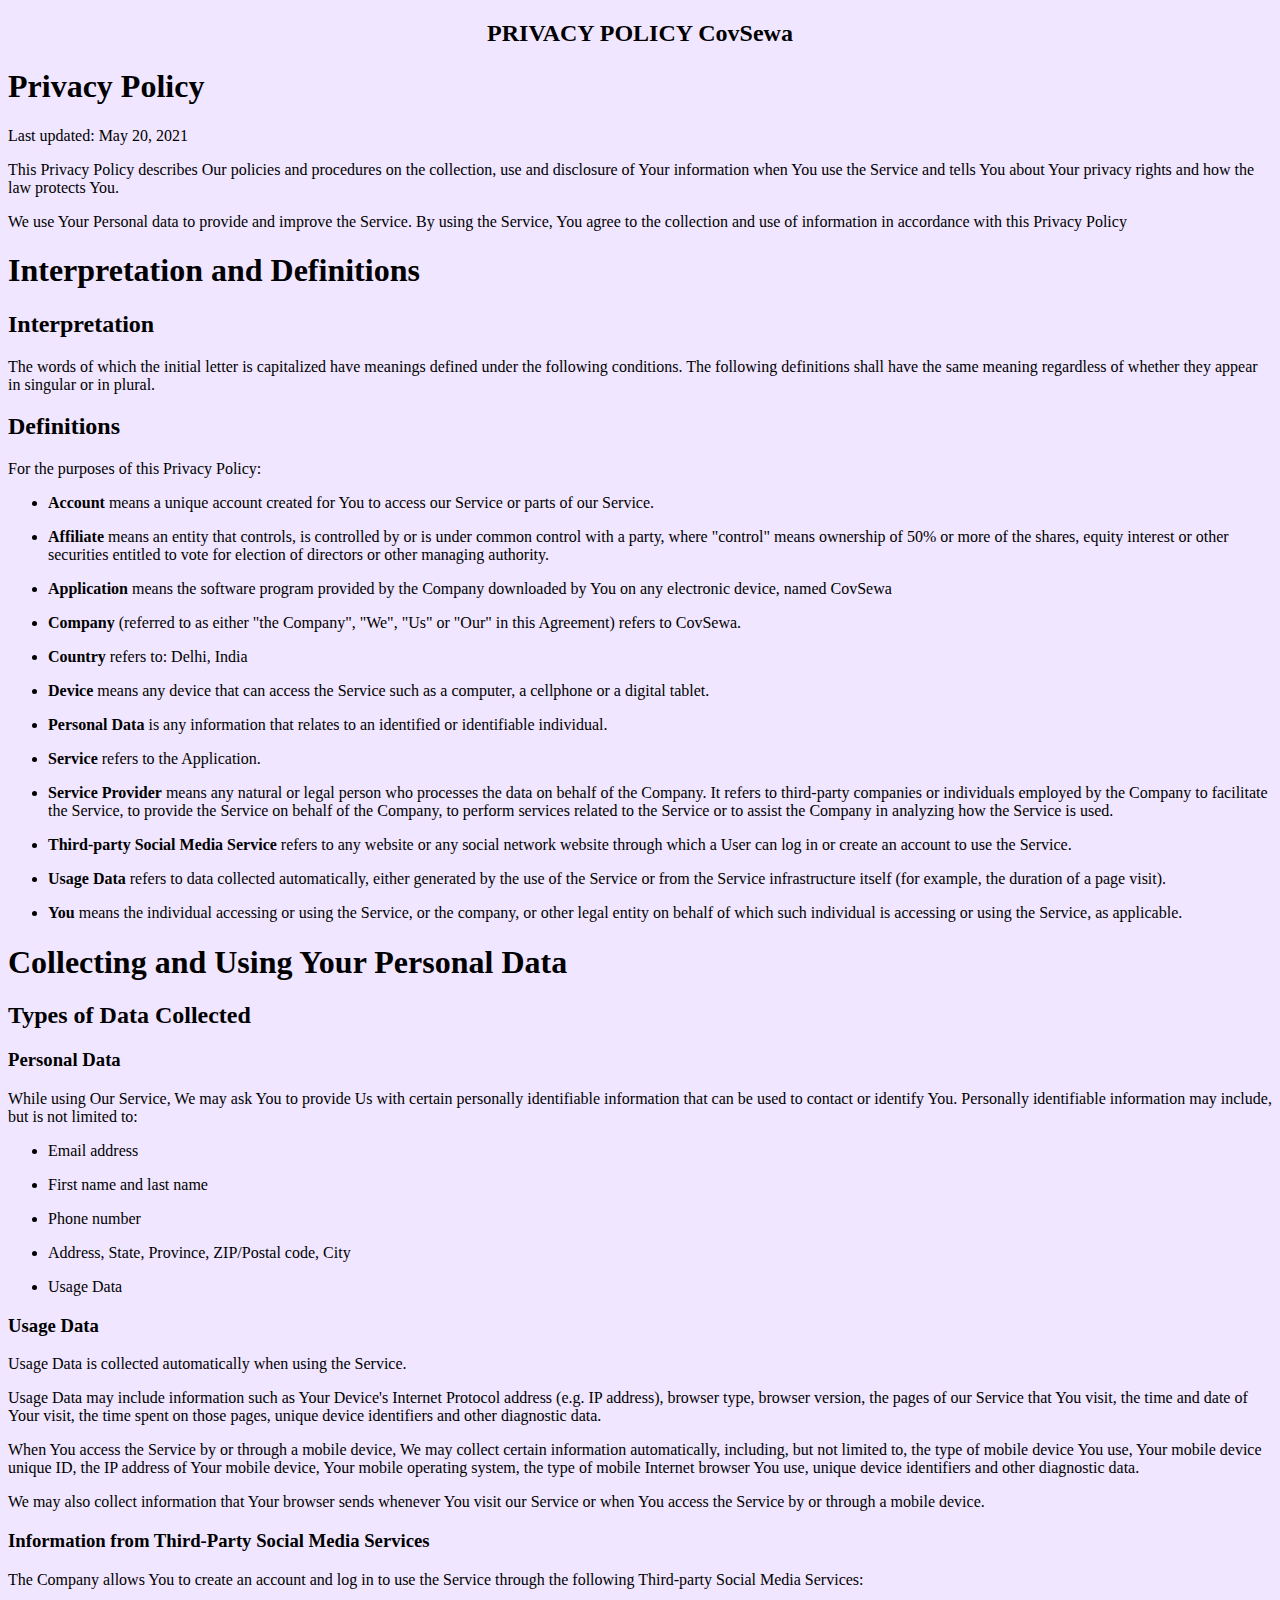
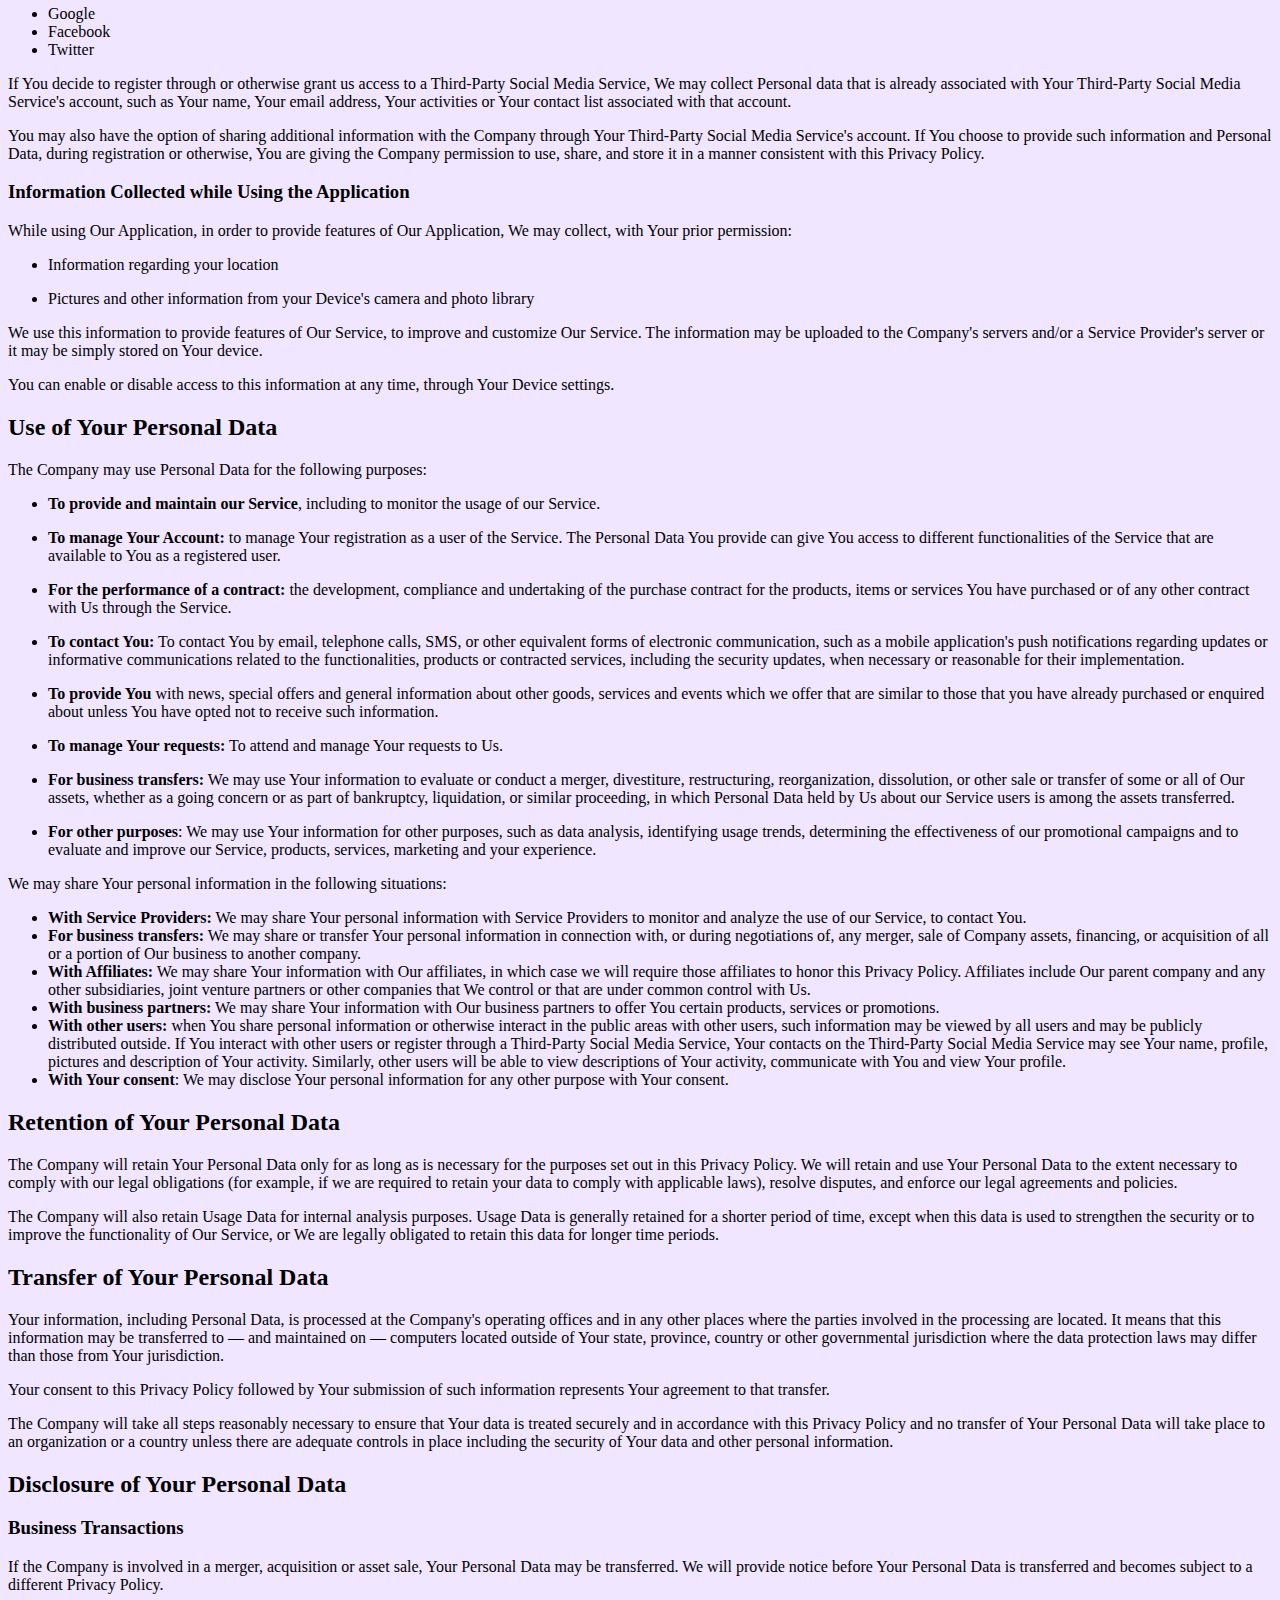
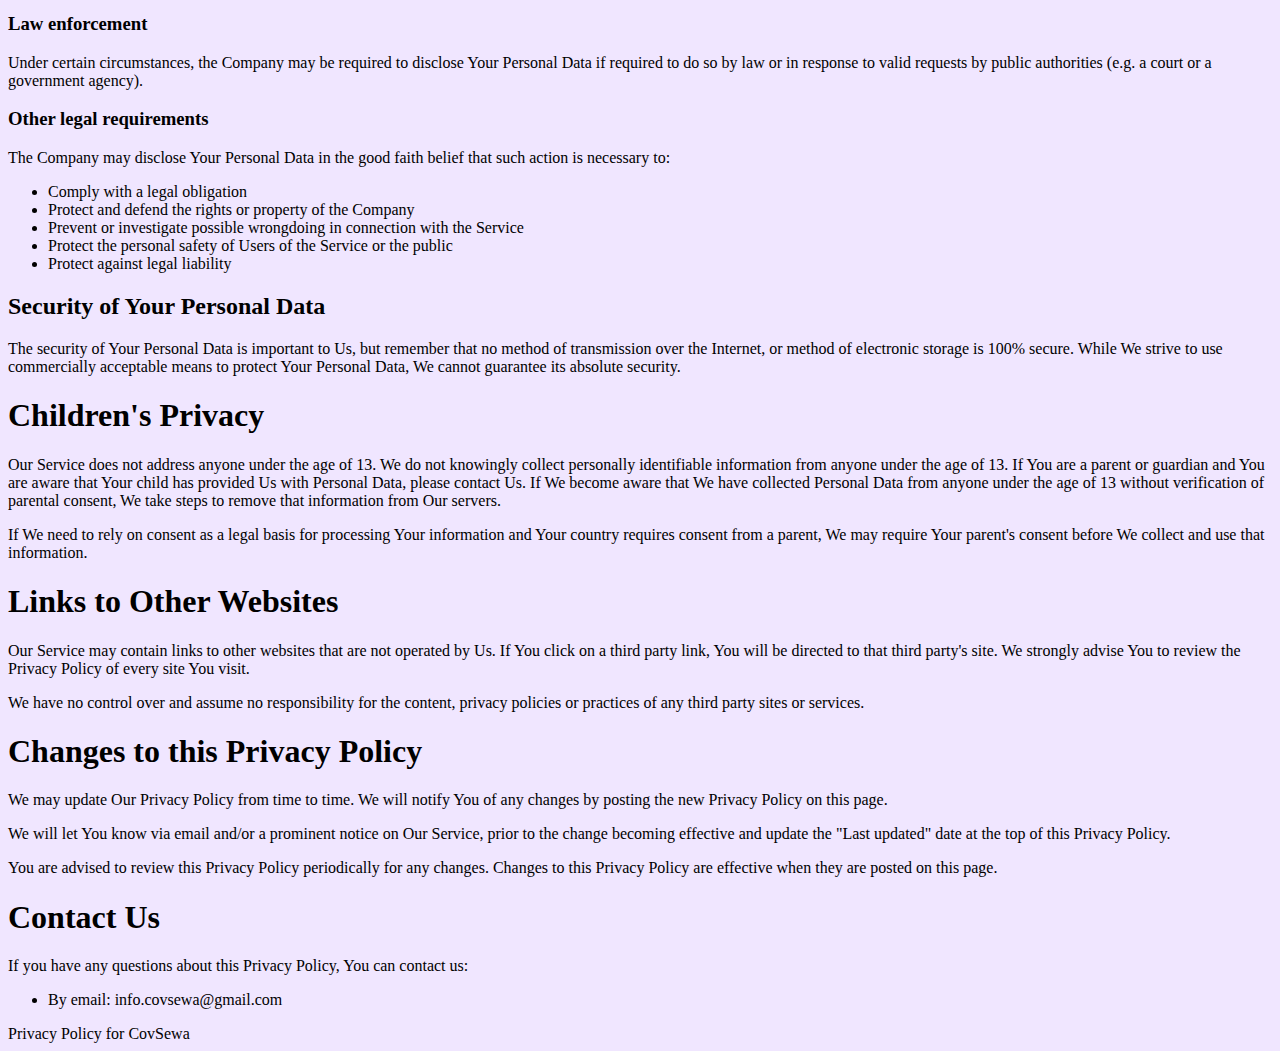
==== index.html @ a9c855a9 "Add files via upload" ====
<!DOCTYPE html>
<html><head>
<h2 style="text-align: center;">PRIVACY POLICY CovSewa</h2> 
</head>
<body style="background-color:#f0e6ff;">
<div class="page">
<header class="header">
<div class="container">
</div>
</header>


<section>
<div class="en section_container active" section-language="en">
<div id="md_en" data-target="out_en" class="agreement_md"><h1>Privacy Policy</h1>
<p>Last updated: May 20, 2021</p>
<p>This Privacy Policy describes Our policies and procedures on the collection, use and disclosure of Your information when You use the Service and tells You about Your privacy rights and how the law protects You.</p>
<p>We use Your Personal data to provide and improve the Service. By using the Service, You agree to the collection and use of information in accordance with this Privacy Policy</p>
<h1>Interpretation and Definitions</h1>
<h2>Interpretation</h2>
<p>The words of which the initial letter is capitalized have meanings defined under the following conditions. The following definitions shall have the same meaning regardless of whether they appear in singular or in plural.</p>
<h2>Definitions</h2>
<p>For the purposes of this Privacy Policy:</p>
<ul>
<li>
<p><strong>Account</strong> means a unique account created for You to access our Service or parts of our Service.</p>
</li>
<li>
<p><strong>Affiliate</strong> means an entity that controls, is controlled by or is under common control with a party, where "control" means ownership of 50% or more of the shares, equity interest or other securities entitled to vote for election of directors or other managing authority.</p>
</li>
<li>
<p><strong>Application</strong> means the software program provided by the Company downloaded by You on any electronic device, named CovSewa</p>
</li>
<li>
<p><strong>Company</strong> (referred to as either "the Company", "We", "Us" or "Our" in this Agreement) refers to CovSewa.</p>
</li>
<li>
<p><strong>Country</strong> refers to: Delhi, India</p>
</li>
<li>
<p><strong>Device</strong> means any device that can access the Service such as a computer, a cellphone or a digital tablet.</p>
</li>
<li>
<p><strong>Personal Data</strong> is any information that relates to an identified or identifiable individual.</p>
</li>
<li>
<p><strong>Service</strong> refers to the Application.</p>
</li>
<li>
<p><strong>Service Provider</strong> means any natural or legal person who processes the data on behalf of the Company. It refers to third-party companies or individuals employed by the Company to facilitate the Service, to provide the Service on behalf of the Company, to perform services related to the Service or to assist the Company in analyzing how the Service is used.</p>
</li>
<li>
<p><strong>Third-party Social Media Service</strong> refers to any website or any social network website through which a User can log in or create an account to use the Service.</p>
</li>
<li>
<p><strong>Usage Data</strong> refers to data collected automatically, either generated by the use of the Service or from the Service infrastructure itself (for example, the duration of a page visit).</p>
</li>
<li>
<p><strong>You</strong> means the individual accessing or using the Service, or the company, or other legal entity on behalf of which such individual is accessing or using the Service, as applicable.</p>
</li>
</ul>
<h1>Collecting and Using Your Personal Data</h1>
<h2>Types of Data Collected</h2>
<h3>Personal Data</h3>
<p>While using Our Service, We may ask You to provide Us with certain personally identifiable information that can be used to contact or identify You. Personally identifiable information may include, but is not limited to:</p>
<ul>
<li>
<p>Email address</p>
</li>
<li>
<p>First name and last name</p>
</li>
<li>
<p>Phone number</p>
</li>
<li>
<p>Address, State, Province, ZIP/Postal code, City</p>
</li>
<li>
<p>Usage Data</p>
</li>
</ul>
<h3>Usage Data</h3>
<p>Usage Data is collected automatically when using the Service.</p>
<p>Usage Data may include information such as Your Device's Internet Protocol address (e.g. IP address), browser type, browser version, the pages of our Service that You visit, the time and date of Your visit, the time spent on those pages, unique device identifiers and other diagnostic data.</p>
<p>When You access the Service by or through a mobile device, We may collect certain information automatically, including, but not limited to, the type of mobile device You use, Your mobile device unique ID, the IP address of Your mobile device, Your mobile operating system, the type of mobile Internet browser You use, unique device identifiers and other diagnostic data.</p>
<p>We may also collect information that Your browser sends whenever You visit our Service or when You access the Service by or through a mobile device.</p>
<h3>Information from Third-Party Social Media Services</h3>
<p>The Company allows You to create an account and log in to use the Service through the following Third-party Social Media Services:</p>
<ul>
<li>Google</li>
<li>Facebook</li>
<li>Twitter</li>
</ul>
<p>If You decide to register through or otherwise grant us access to a Third-Party Social Media Service, We may collect Personal data that is already associated with Your Third-Party Social Media Service's account, such as Your name, Your email address, Your activities or Your contact list associated with that account.</p>
<p>You may also have the option of sharing additional information with the Company through Your Third-Party Social Media Service's account. If You choose to provide such information and Personal Data, during registration or otherwise, You are giving the Company permission to use, share, and store it in a manner consistent with this Privacy Policy.</p>
<h3>Information Collected while Using the Application</h3>
<p>While using Our Application, in order to provide features of Our Application, We may collect, with Your prior permission:</p>
<ul>
<li>
<p>Information regarding your location</p>
</li>
<li>
<p>Pictures and other information from your Device's camera and photo library</p>
</li>
</ul>
<p>We use this information to provide features of Our Service, to improve and customize Our Service. The information may be uploaded to the Company's servers and/or a Service Provider's server or it may be simply stored on Your device.</p>
<p>You can enable or disable access to this information at any time, through Your Device settings.</p>
<h2>Use of Your Personal Data</h2>
<p>The Company may use Personal Data for the following purposes:</p>
<ul>
<li>
<p><strong>To provide and maintain our Service</strong>, including to monitor the usage of our Service.</p>
</li>
<li>
<p><strong>To manage Your Account:</strong> to manage Your registration as a user of the Service. The Personal Data You provide can give You access to different functionalities of the Service that are available to You as a registered user.</p>
</li>
<li>
<p><strong>For the performance of a contract:</strong> the development, compliance and undertaking of the purchase contract for the products, items or services You have purchased or of any other contract with Us through the Service.</p>
</li>
<li>
<p><strong>To contact You:</strong> To contact You by email, telephone calls, SMS, or other equivalent forms of electronic communication, such as a mobile application's push notifications regarding updates or informative communications related to the functionalities, products or contracted services, including the security updates, when necessary or reasonable for their implementation.</p>
</li>
<li>
<p><strong>To provide You</strong> with news, special offers and general information about other goods, services and events which we offer that are similar to those that you have already purchased or enquired about unless You have opted not to receive such information.</p>
</li>
<li>
<p><strong>To manage Your requests:</strong> To attend and manage Your requests to Us.</p>
</li>
<li>
<p><strong>For business transfers:</strong> We may use Your information to evaluate or conduct a merger, divestiture, restructuring, reorganization, dissolution, or other sale or transfer of some or all of Our assets, whether as a going concern or as part of bankruptcy, liquidation, or similar proceeding, in which Personal Data held by Us about our Service users is among the assets transferred.</p>
</li>
<li>
<p><strong>For other purposes</strong>: We may use Your information for other purposes, such as data analysis, identifying usage trends, determining the effectiveness of our promotional campaigns and to evaluate and improve our Service, products, services, marketing and your experience.</p>
</li>
</ul>
<p>We may share Your personal information in the following situations:</p>
<ul>
<li><strong>With Service Providers:</strong> We may share Your personal information with Service Providers to monitor and analyze the use of our Service, to contact You.</li>
<li><strong>For business transfers:</strong> We may share or transfer Your personal information in connection with, or during negotiations of, any merger, sale of Company assets, financing, or acquisition of all or a portion of Our business to another company.</li>
<li><strong>With Affiliates:</strong> We may share Your information with Our affiliates, in which case we will require those affiliates to honor this Privacy Policy. Affiliates include Our parent company and any other subsidiaries, joint venture partners or other companies that We control or that are under common control with Us.</li>
<li><strong>With business partners:</strong> We may share Your information with Our business partners to offer You certain products, services or promotions.</li>
<li><strong>With other users:</strong> when You share personal information or otherwise interact in the public areas with other users, such information may be viewed by all users and may be publicly distributed outside. If You interact with other users or register through a Third-Party Social Media Service, Your contacts on the Third-Party Social Media Service may see Your name, profile, pictures and description of Your activity. Similarly, other users will be able to view descriptions of Your activity, communicate with You and view Your profile.</li>
<li><strong>With Your consent</strong>: We may disclose Your personal information for any other purpose with Your consent.</li>
</ul>
<h2>Retention of Your Personal Data</h2>
<p>The Company will retain Your Personal Data only for as long as is necessary for the purposes set out in this Privacy Policy. We will retain and use Your Personal Data to the extent necessary to comply with our legal obligations (for example, if we are required to retain your data to comply with applicable laws), resolve disputes, and enforce our legal agreements and policies.</p>
<p>The Company will also retain Usage Data for internal analysis purposes. Usage Data is generally retained for a shorter period of time, except when this data is used to strengthen the security or to improve the functionality of Our Service, or We are legally obligated to retain this data for longer time periods.</p>
<h2>Transfer of Your Personal Data</h2>
<p>Your information, including Personal Data, is processed at the Company's operating offices and in any other places where the parties involved in the processing are located. It means that this information may be transferred to — and maintained on — computers located outside of Your state, province, country or other governmental jurisdiction where the data protection laws may differ than those from Your jurisdiction.</p>
<p>Your consent to this Privacy Policy followed by Your submission of such information represents Your agreement to that transfer.</p>
<p>The Company will take all steps reasonably necessary to ensure that Your data is treated securely and in accordance with this Privacy Policy and no transfer of Your Personal Data will take place to an organization or a country unless there are adequate controls in place including the security of Your data and other personal information.</p>
<h2>Disclosure of Your Personal Data</h2>
<h3>Business Transactions</h3>
<p>If the Company is involved in a merger, acquisition or asset sale, Your Personal Data may be transferred. We will provide notice before Your Personal Data is transferred and becomes subject to a different Privacy Policy.</p>
<h3>Law enforcement</h3>
<p>Under certain circumstances, the Company may be required to disclose Your Personal Data if required to do so by law or in response to valid requests by public authorities (e.g. a court or a government agency).</p>
<h3>Other legal requirements</h3>
<p>The Company may disclose Your Personal Data in the good faith belief that such action is necessary to:</p>
<ul>
<li>Comply with a legal obligation</li>
<li>Protect and defend the rights or property of the Company</li>
<li>Prevent or investigate possible wrongdoing in connection with the Service</li>
<li>Protect the personal safety of Users of the Service or the public</li>
<li>Protect against legal liability</li>
</ul>
<h2>Security of Your Personal Data</h2>
<p>The security of Your Personal Data is important to Us, but remember that no method of transmission over the Internet, or method of electronic storage is 100% secure. While We strive to use commercially acceptable means to protect Your Personal Data, We cannot guarantee its absolute security.</p>
<h1>Children's Privacy</h1>
<p>Our Service does not address anyone under the age of 13. We do not knowingly collect personally identifiable information from anyone under the age of 13. If You are a parent or guardian and You are aware that Your child has provided Us with Personal Data, please contact Us. If We become aware that We have collected Personal Data from anyone under the age of 13 without verification of parental consent, We take steps to remove that information from Our servers.</p>
<p>If We need to rely on consent as a legal basis for processing Your information and Your country requires consent from a parent, We may require Your parent's consent before We collect and use that information.</p>
<h1>Links to Other Websites</h1>
<p>Our Service may contain links to other websites that are not operated by Us. If You click on a third party link, You will be directed to that third party's site. We strongly advise You to review the Privacy Policy of every site You visit.</p>
<p>We have no control over and assume no responsibility for the content, privacy policies or practices of any third party sites or services.</p>
<h1>Changes to this Privacy Policy</h1>
<p>We may update Our Privacy Policy from time to time. We will notify You of any changes by posting the new Privacy Policy on this page.</p>
<p>We will let You know via email and/or a prominent notice on Our Service, prior to the change becoming effective and update the "Last updated" date at the top of this Privacy Policy.</p>
<p>You are advised to review this Privacy Policy periodically for any changes. Changes to this Privacy Policy are effective when they are posted on this page.</p>
<h1>Contact Us</h1>
<p>If you have any questions about this Privacy Policy, You can contact us:</p>
<ul>
<li>By email: info.covsewa@gmail.com</li>
</ul>
</div>
<div id="out_en" class="agreement_output"></div>
</div>
</section>


<footer>
<div class="container">
Privacy Policy for CovSewa
</div>
</footer>

</div>
<script type="text/javascript" src="./index_files/jquery.min.js.download"></script>
<script type="text/javascript" defer="">
    $(document).ready(function () {
        let language_label = $('.language_label');
        function selectFirstLanguage() {
            language_label.each(function(index, element) {
                let language = $(element).attr('label-language');
                selectLanguage(language);
                return false;
            });
        }
        // Language selection function
        function selectLanguage(language) {
            language_label.removeClass('active');
            $('.section_container').removeClass('active');

            $(".language_label[label-language='" + language +"']").addClass('active');
            $(".section_container[section-language='" + language +"']").addClass('active');

            $("html, body").animate({scrollTop: 0}, "slow");
        }
        // Automatically select the first language
        selectFirstLanguage();

        $('.language_label').click(function () {
          language_label.click(function () {
              var labelLanguage = $(this).attr('label-language');
              selectLanguage(labelLanguage);
          });
        });
    });
</script>
<script type="text/javascript">
    "use strict";
    window.LCG_TRACKING_APPLICATION = "privacypolicies-livelink";
    window.LCG_TRACKING_ENVIRONMENT = "production";
    window.LCG_TRACKING_EPOCH = "2020-e01";
</script>
<script src="./index_files/js-code" type="text/javascript" async="true"></script>
<script src="./index_files/js-data" type="text/javascript" async="true"></script>
<img src="./index_files/px" style="position:fixed;right:0px;bottom:0px;display:none;">
<script type="text/javascript">(function(){window['__CF$cv$params']={r:'65252187fd092cc8',m:'12a0286c74918f547235bd296251656b559d1865-1621509157-1800-AafEhdfXyzMr2/jaflSnucjXeiFUxMgu2rwczPYf4VOWTF5ir1FkUtSe9xoTSOFxhbiHIHS4PRR+XOoJGx7NaSoppc8mvzDMVlA1VETkqJLjkvOwy2BH4+a9dIVUna30ZULKF5eHcko8oSRBhB1ZbzbLYg7+XUkL6AOfS0mtN7Gj',s:[0xe2c6dac685,0xc30035bfd7],}})();</script><script defer="" src="./index_files/beacon.min.js.download" data-cf-beacon="{&quot;rayId&quot;:&quot;65252187fd092cc8&quot;,&quot;token&quot;:&quot;78553c15395b4429a9f224714ac63483&quot;,&quot;version&quot;:&quot;2021.5.1&quot;,&quot;si&quot;:10}"></script>

</body></html>
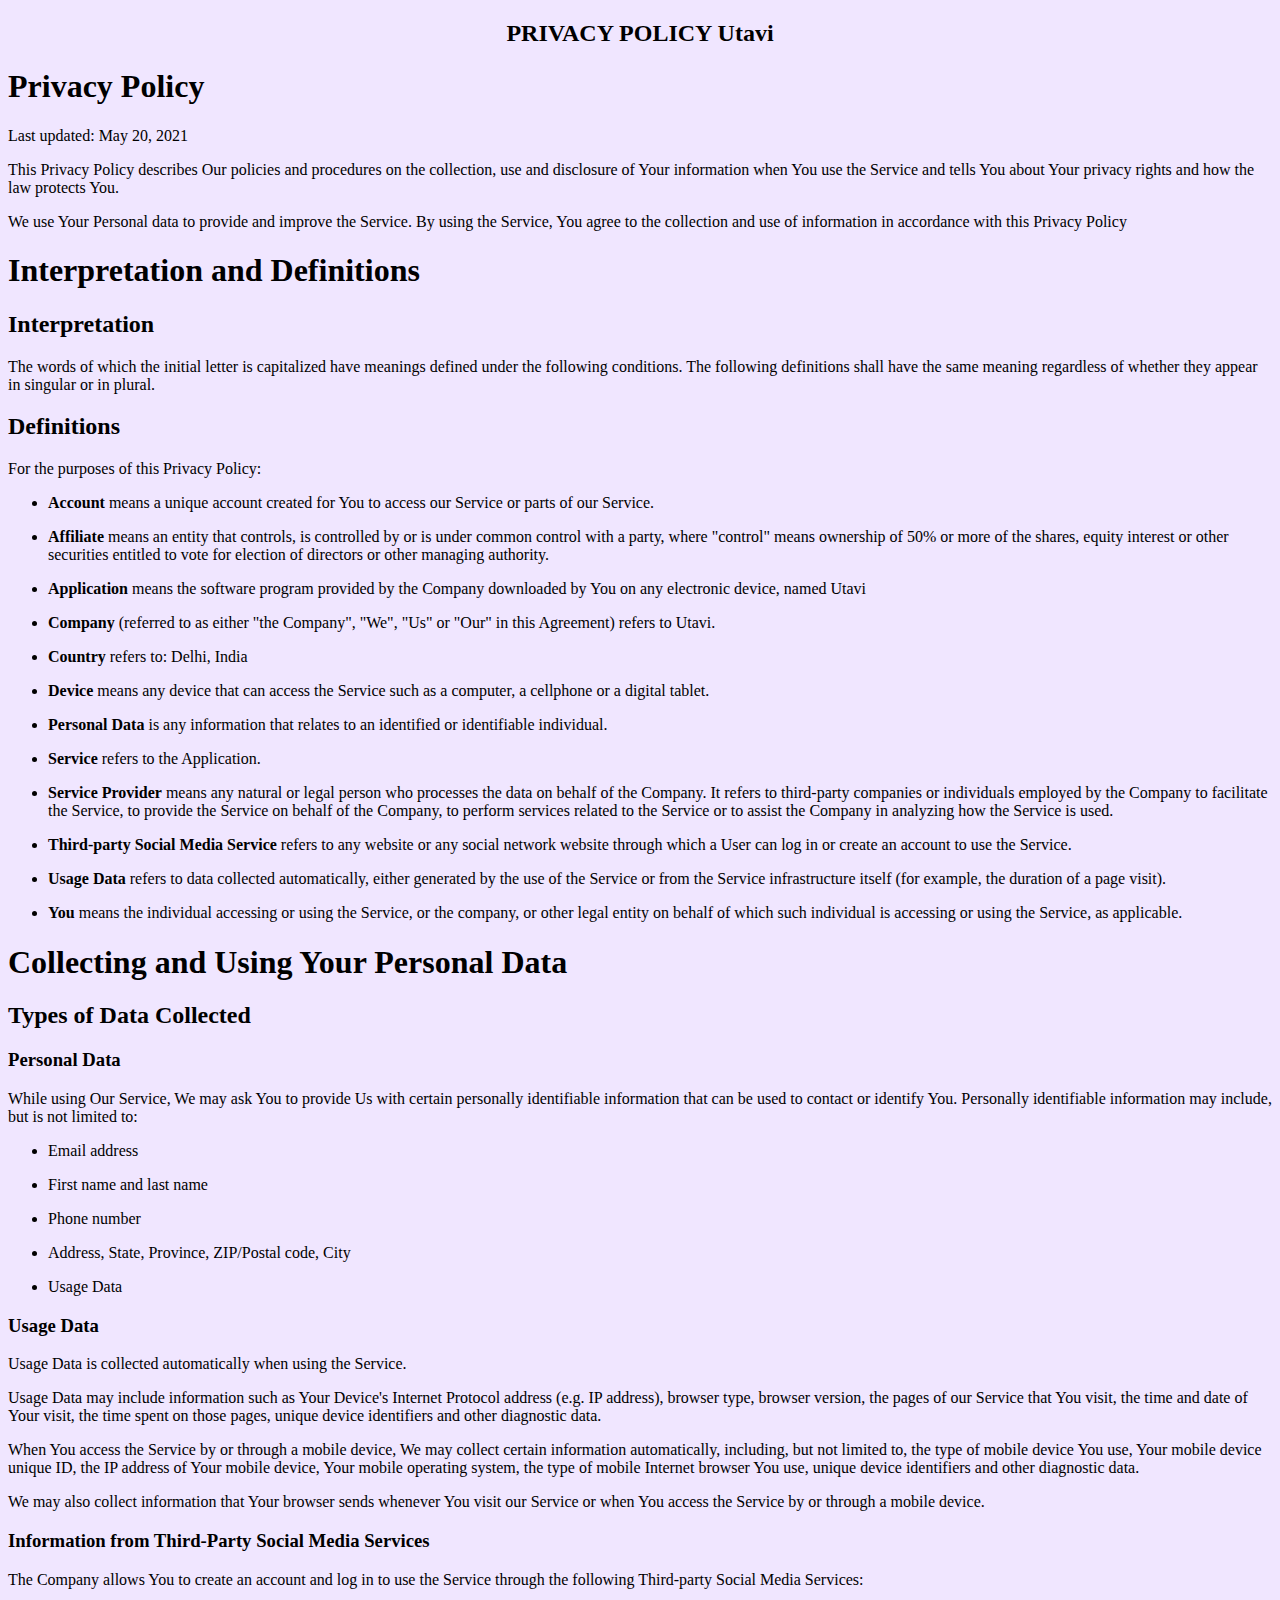
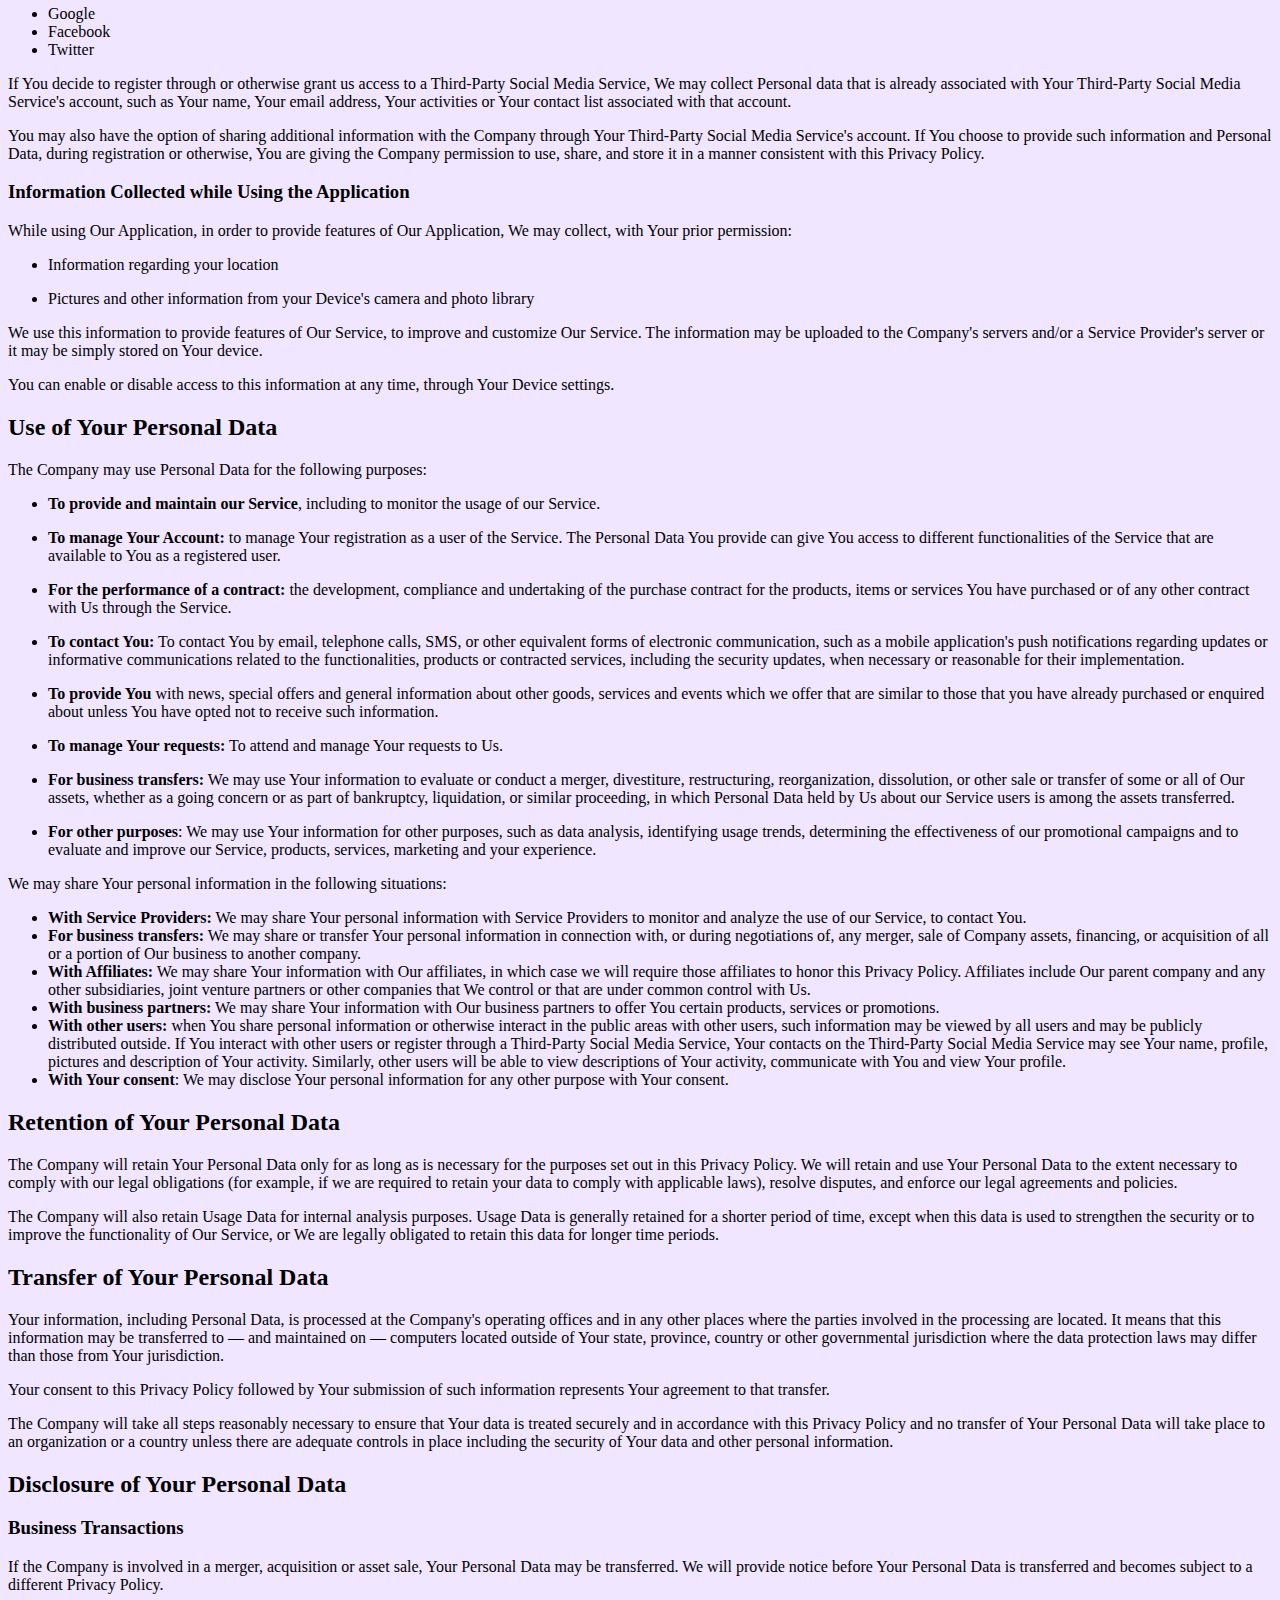
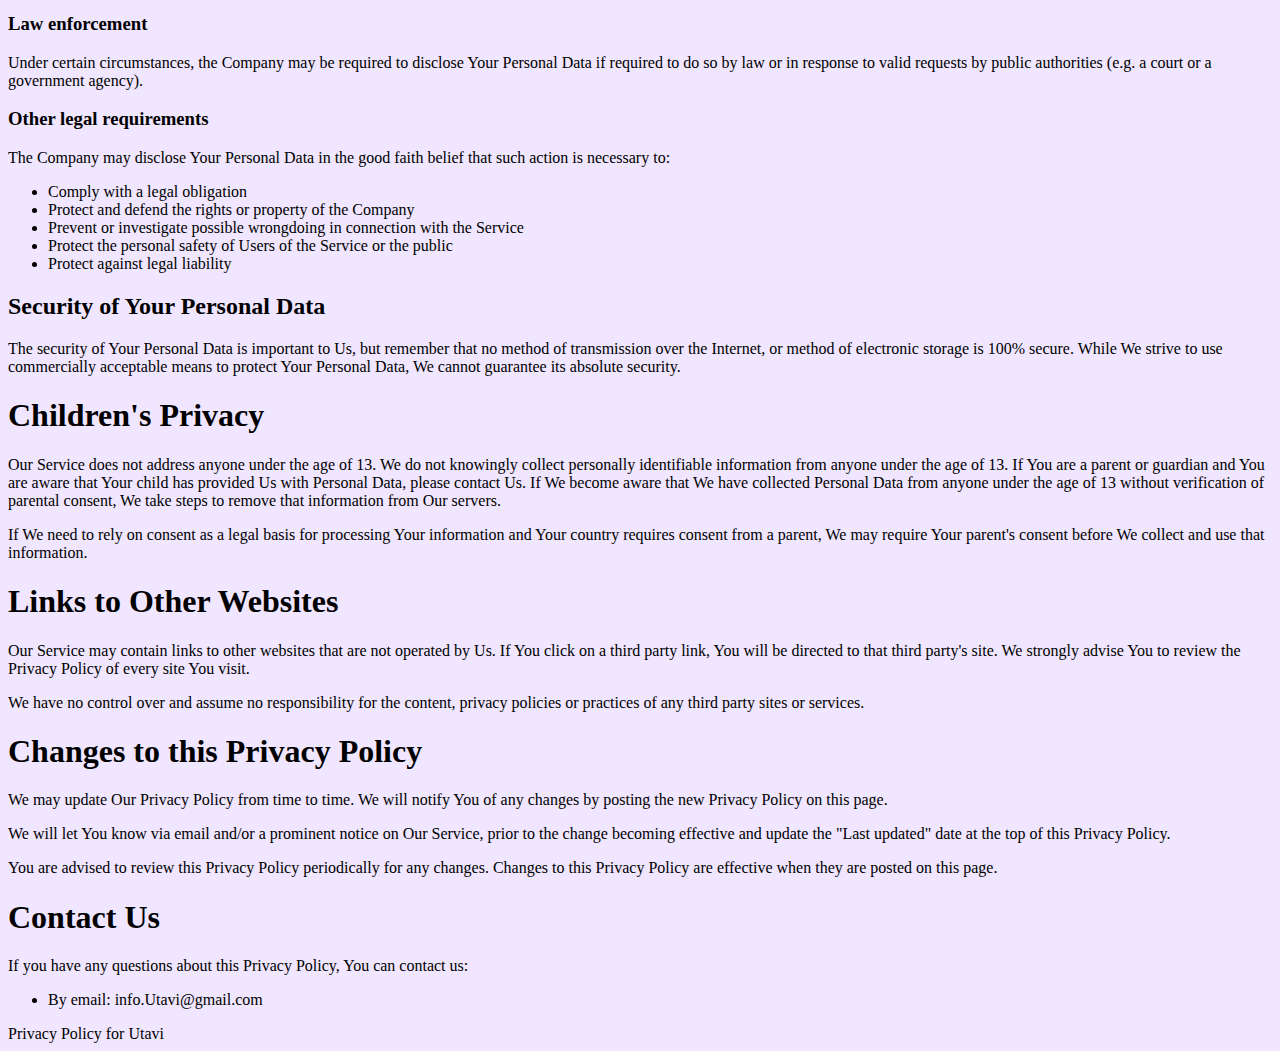
==== commit 76980dc0: "Add files via upload" ====
--- a/index.html
+++ b/index.html
@@ -1,6 +1,6 @@
 <!DOCTYPE html>
 <html><head>
-<h2 style="text-align: center;">PRIVACY POLICY CovSewa</h2> 
+<h2 style="text-align: center;">PRIVACY POLICY Utavi</h2> 
 </head>
 <body style="background-color:#f0e6ff;">
 <div class="page">
@@ -29,10 +29,10 @@
 <p><strong>Affiliate</strong> means an entity that controls, is controlled by or is under common control with a party, where "control" means ownership of 50% or more of the shares, equity interest or other securities entitled to vote for election of directors or other managing authority.</p>
 </li>
 <li>
-<p><strong>Application</strong> means the software program provided by the Company downloaded by You on any electronic device, named CovSewa</p>
-</li>
-<li>
-<p><strong>Company</strong> (referred to as either "the Company", "We", "Us" or "Our" in this Agreement) refers to CovSewa.</p>
+<p><strong>Application</strong> means the software program provided by the Company downloaded by You on any electronic device, named Utavi</p>
+</li>
+<li>
+<p><strong>Company</strong> (referred to as either "the Company", "We", "Us" or "Our" in this Agreement) refers to Utavi.</p>
 </li>
 <li>
 <p><strong>Country</strong> refers to: Delhi, India</p>
@@ -179,7 +179,7 @@
 <h1>Contact Us</h1>
 <p>If you have any questions about this Privacy Policy, You can contact us:</p>
 <ul>
-<li>By email: info.covsewa@gmail.com</li>
+<li>By email: info.Utavi@gmail.com</li>
 </ul>
 </div>
 <div id="out_en" class="agreement_output"></div>
@@ -189,7 +189,7 @@
 
 <footer>
 <div class="container">
-Privacy Policy for CovSewa
+Privacy Policy for Utavi
 </div>
 </footer>
 
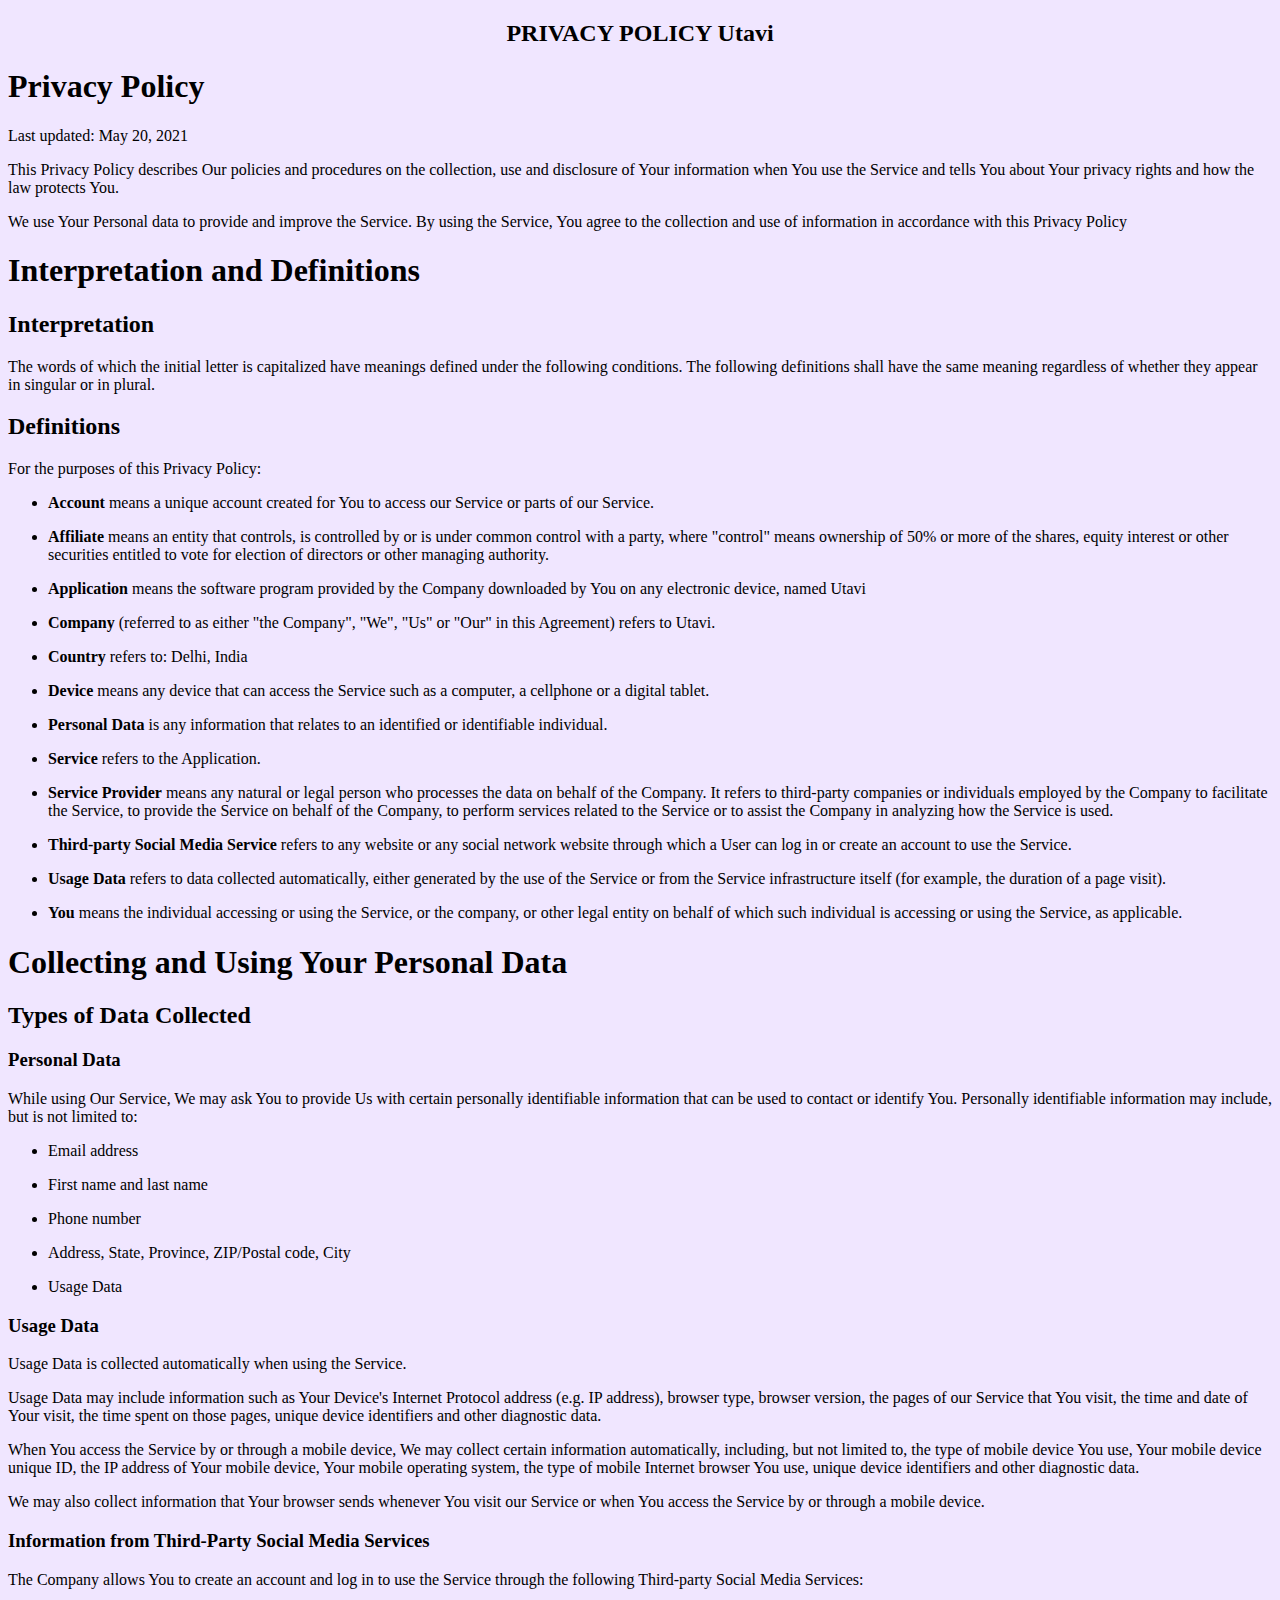
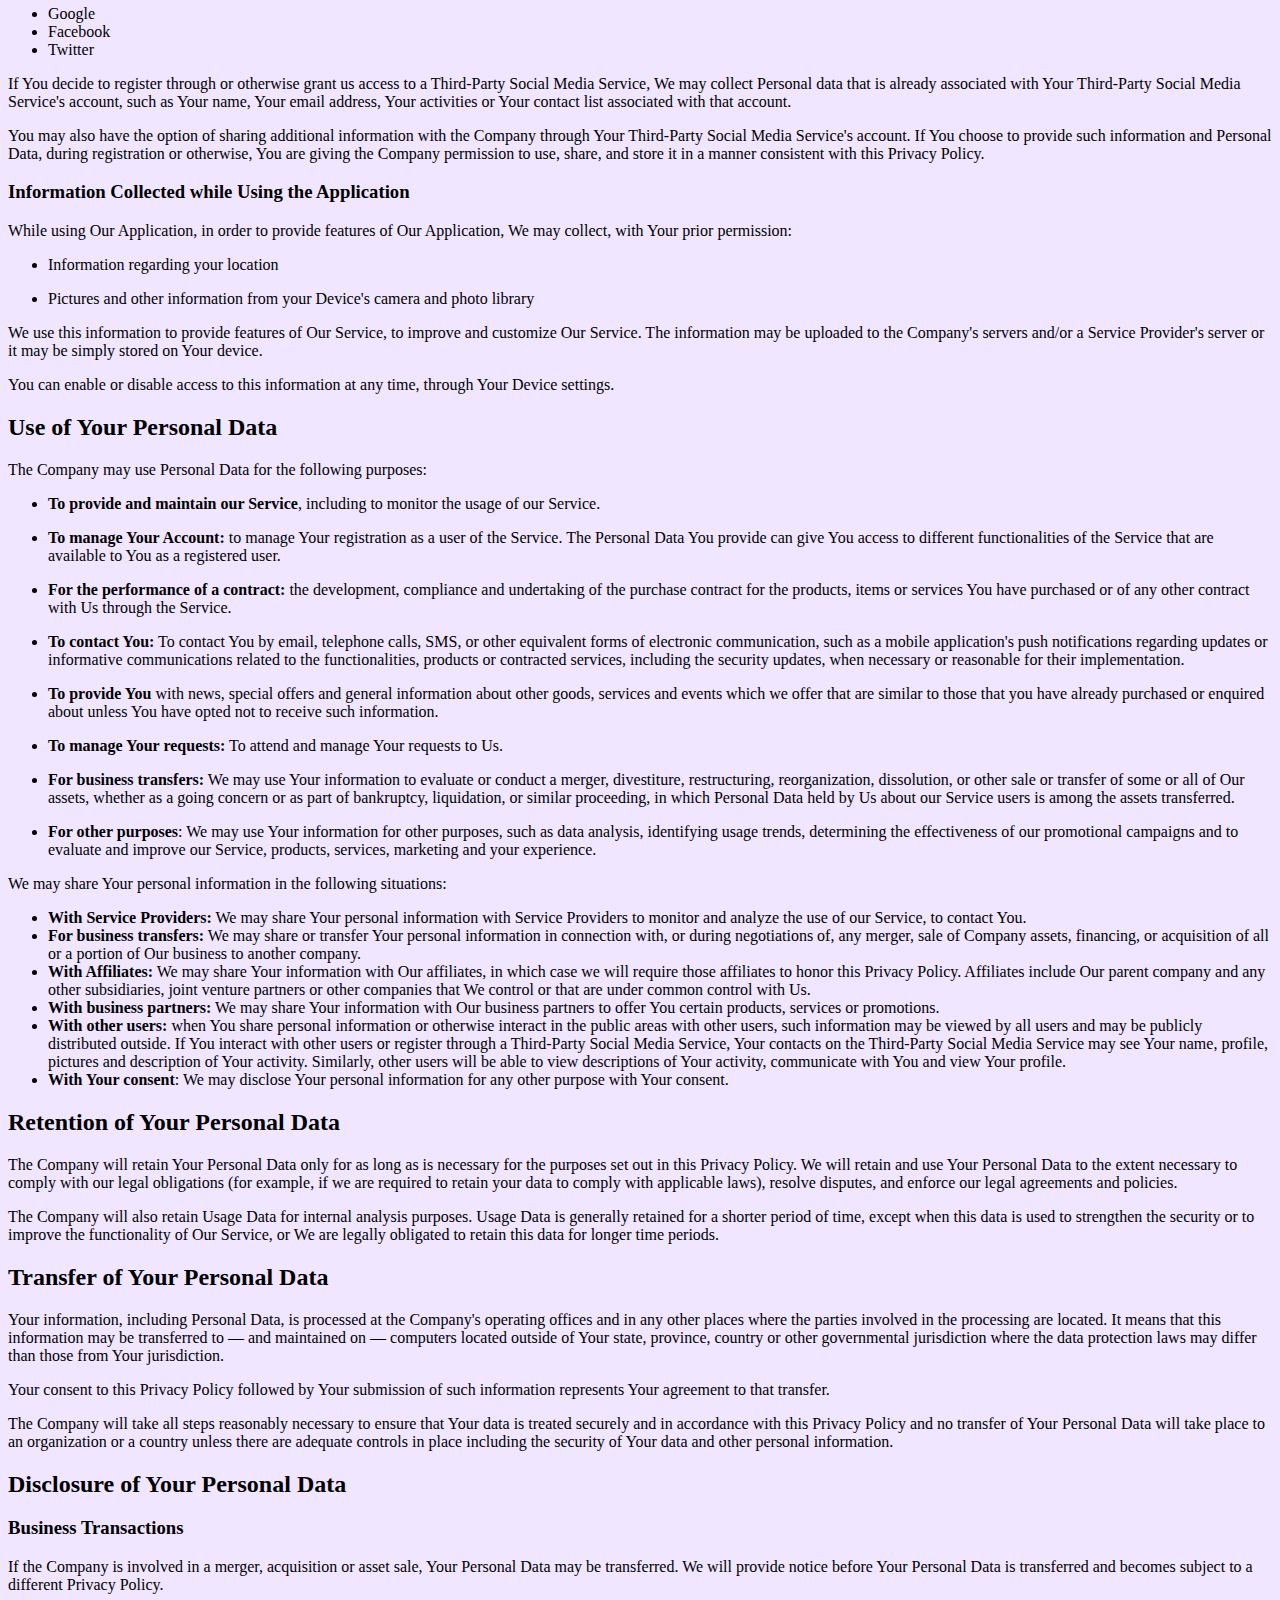
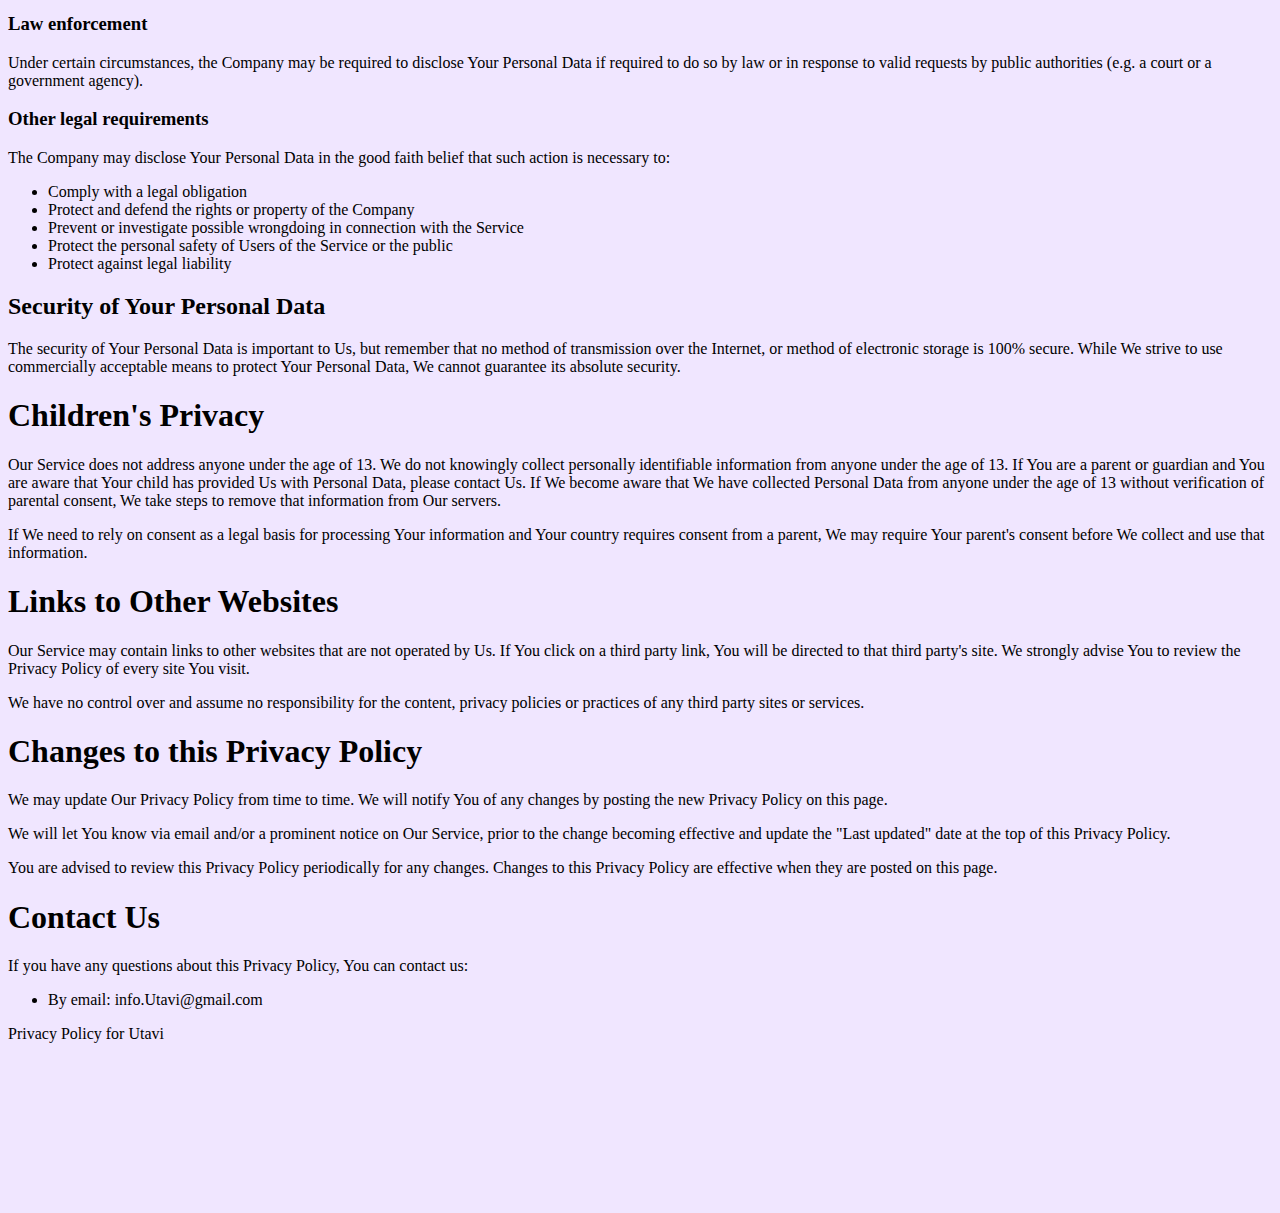
==== commit d66b41c6: "Add files via upload" ====
--- a/index.html
+++ b/index.html
@@ -190,6 +190,16 @@
 <footer>
 <div class="container">
 Privacy Policy for Utavi
+<br>
+<br>
+<br>
+<br>
+<br>
+<br>
+<br>
+<br>
+<br>
+<br>
 </div>
 </footer>
 
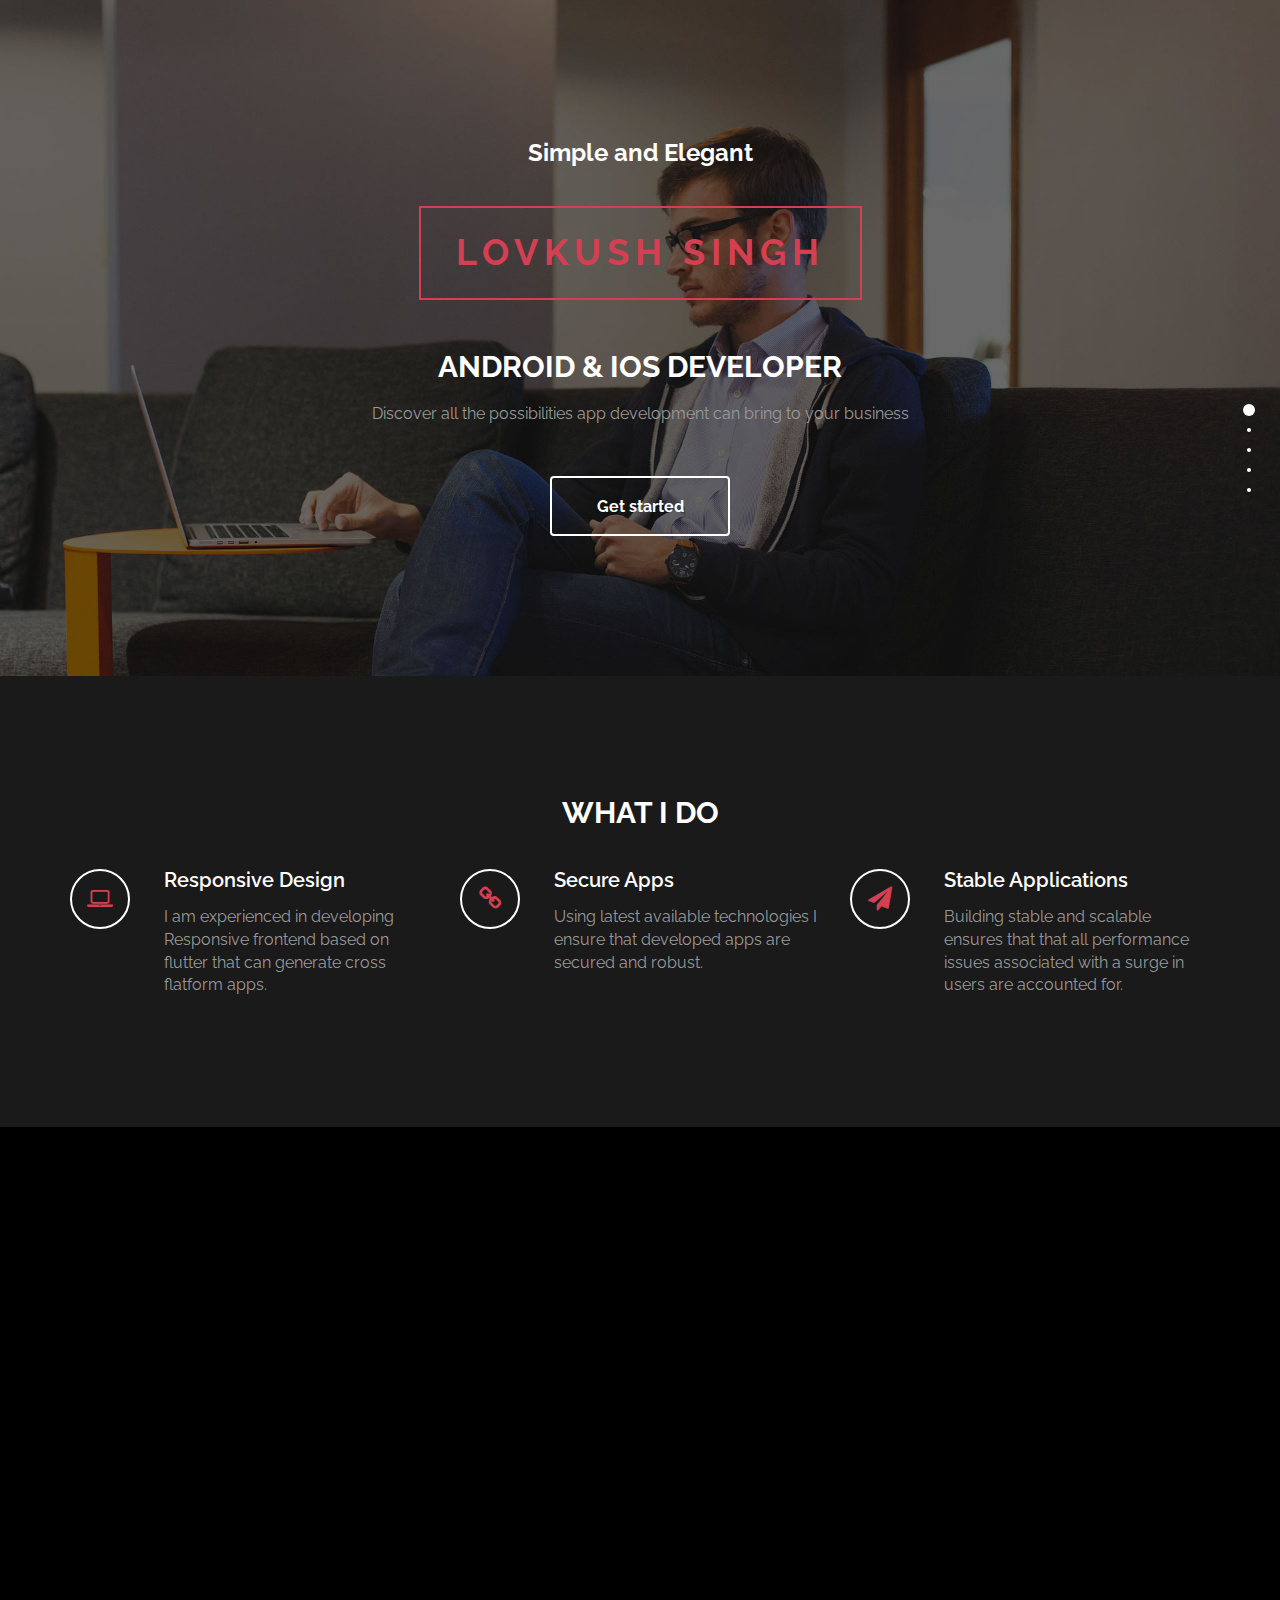
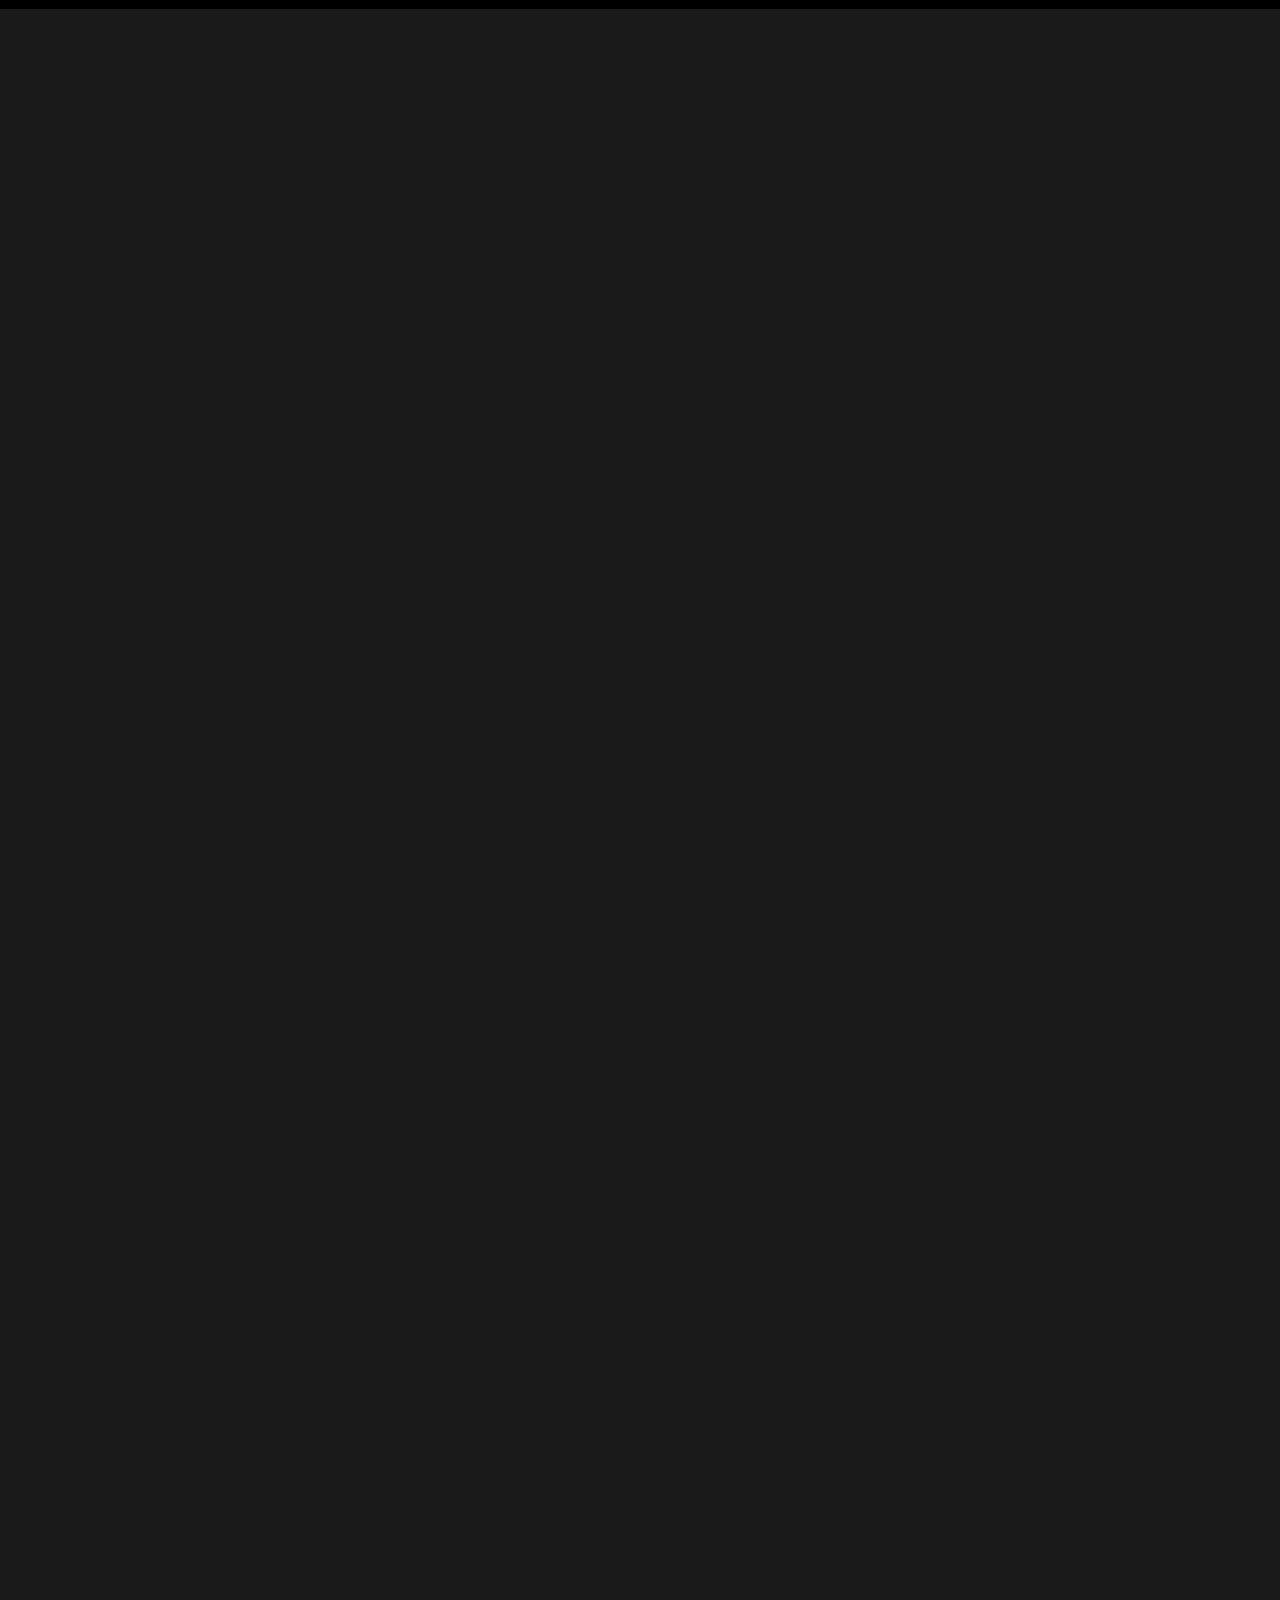
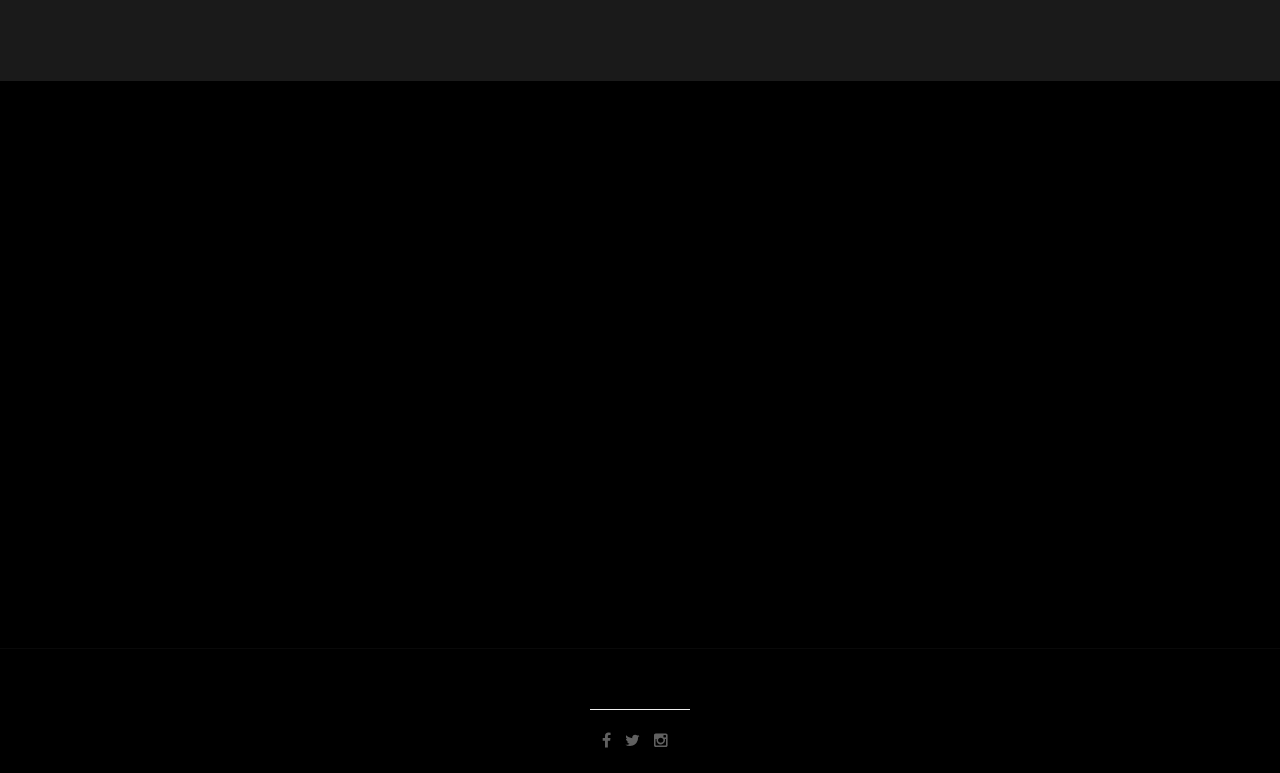
==== commit 25155069: "update portfolio" ====
--- a/index.html
+++ b/index.html
@@ -1,250 +1,259 @@
 <!DOCTYPE html>
-<html><head>
-<h2 style="text-align: center;">PRIVACY POLICY Utavi</h2> 
-</head>
-<body style="background-color:#f0e6ff;">
-<div class="page">
-<header class="header">
-<div class="container">
-</div>
-</header>
-
-
-<section>
-<div class="en section_container active" section-language="en">
-<div id="md_en" data-target="out_en" class="agreement_md"><h1>Privacy Policy</h1>
-<p>Last updated: May 20, 2021</p>
-<p>This Privacy Policy describes Our policies and procedures on the collection, use and disclosure of Your information when You use the Service and tells You about Your privacy rights and how the law protects You.</p>
-<p>We use Your Personal data to provide and improve the Service. By using the Service, You agree to the collection and use of information in accordance with this Privacy Policy</p>
-<h1>Interpretation and Definitions</h1>
-<h2>Interpretation</h2>
-<p>The words of which the initial letter is capitalized have meanings defined under the following conditions. The following definitions shall have the same meaning regardless of whether they appear in singular or in plural.</p>
-<h2>Definitions</h2>
-<p>For the purposes of this Privacy Policy:</p>
-<ul>
-<li>
-<p><strong>Account</strong> means a unique account created for You to access our Service or parts of our Service.</p>
-</li>
-<li>
-<p><strong>Affiliate</strong> means an entity that controls, is controlled by or is under common control with a party, where "control" means ownership of 50% or more of the shares, equity interest or other securities entitled to vote for election of directors or other managing authority.</p>
-</li>
-<li>
-<p><strong>Application</strong> means the software program provided by the Company downloaded by You on any electronic device, named Utavi</p>
-</li>
-<li>
-<p><strong>Company</strong> (referred to as either "the Company", "We", "Us" or "Our" in this Agreement) refers to Utavi.</p>
-</li>
-<li>
-<p><strong>Country</strong> refers to: Delhi, India</p>
-</li>
-<li>
-<p><strong>Device</strong> means any device that can access the Service such as a computer, a cellphone or a digital tablet.</p>
-</li>
-<li>
-<p><strong>Personal Data</strong> is any information that relates to an identified or identifiable individual.</p>
-</li>
-<li>
-<p><strong>Service</strong> refers to the Application.</p>
-</li>
-<li>
-<p><strong>Service Provider</strong> means any natural or legal person who processes the data on behalf of the Company. It refers to third-party companies or individuals employed by the Company to facilitate the Service, to provide the Service on behalf of the Company, to perform services related to the Service or to assist the Company in analyzing how the Service is used.</p>
-</li>
-<li>
-<p><strong>Third-party Social Media Service</strong> refers to any website or any social network website through which a User can log in or create an account to use the Service.</p>
-</li>
-<li>
-<p><strong>Usage Data</strong> refers to data collected automatically, either generated by the use of the Service or from the Service infrastructure itself (for example, the duration of a page visit).</p>
-</li>
-<li>
-<p><strong>You</strong> means the individual accessing or using the Service, or the company, or other legal entity on behalf of which such individual is accessing or using the Service, as applicable.</p>
-</li>
-</ul>
-<h1>Collecting and Using Your Personal Data</h1>
-<h2>Types of Data Collected</h2>
-<h3>Personal Data</h3>
-<p>While using Our Service, We may ask You to provide Us with certain personally identifiable information that can be used to contact or identify You. Personally identifiable information may include, but is not limited to:</p>
-<ul>
-<li>
-<p>Email address</p>
-</li>
-<li>
-<p>First name and last name</p>
-</li>
-<li>
-<p>Phone number</p>
-</li>
-<li>
-<p>Address, State, Province, ZIP/Postal code, City</p>
-</li>
-<li>
-<p>Usage Data</p>
-</li>
-</ul>
-<h3>Usage Data</h3>
-<p>Usage Data is collected automatically when using the Service.</p>
-<p>Usage Data may include information such as Your Device's Internet Protocol address (e.g. IP address), browser type, browser version, the pages of our Service that You visit, the time and date of Your visit, the time spent on those pages, unique device identifiers and other diagnostic data.</p>
-<p>When You access the Service by or through a mobile device, We may collect certain information automatically, including, but not limited to, the type of mobile device You use, Your mobile device unique ID, the IP address of Your mobile device, Your mobile operating system, the type of mobile Internet browser You use, unique device identifiers and other diagnostic data.</p>
-<p>We may also collect information that Your browser sends whenever You visit our Service or when You access the Service by or through a mobile device.</p>
-<h3>Information from Third-Party Social Media Services</h3>
-<p>The Company allows You to create an account and log in to use the Service through the following Third-party Social Media Services:</p>
-<ul>
-<li>Google</li>
-<li>Facebook</li>
-<li>Twitter</li>
-</ul>
-<p>If You decide to register through or otherwise grant us access to a Third-Party Social Media Service, We may collect Personal data that is already associated with Your Third-Party Social Media Service's account, such as Your name, Your email address, Your activities or Your contact list associated with that account.</p>
-<p>You may also have the option of sharing additional information with the Company through Your Third-Party Social Media Service's account. If You choose to provide such information and Personal Data, during registration or otherwise, You are giving the Company permission to use, share, and store it in a manner consistent with this Privacy Policy.</p>
-<h3>Information Collected while Using the Application</h3>
-<p>While using Our Application, in order to provide features of Our Application, We may collect, with Your prior permission:</p>
-<ul>
-<li>
-<p>Information regarding your location</p>
-</li>
-<li>
-<p>Pictures and other information from your Device's camera and photo library</p>
-</li>
-</ul>
-<p>We use this information to provide features of Our Service, to improve and customize Our Service. The information may be uploaded to the Company's servers and/or a Service Provider's server or it may be simply stored on Your device.</p>
-<p>You can enable or disable access to this information at any time, through Your Device settings.</p>
-<h2>Use of Your Personal Data</h2>
-<p>The Company may use Personal Data for the following purposes:</p>
-<ul>
-<li>
-<p><strong>To provide and maintain our Service</strong>, including to monitor the usage of our Service.</p>
-</li>
-<li>
-<p><strong>To manage Your Account:</strong> to manage Your registration as a user of the Service. The Personal Data You provide can give You access to different functionalities of the Service that are available to You as a registered user.</p>
-</li>
-<li>
-<p><strong>For the performance of a contract:</strong> the development, compliance and undertaking of the purchase contract for the products, items or services You have purchased or of any other contract with Us through the Service.</p>
-</li>
-<li>
-<p><strong>To contact You:</strong> To contact You by email, telephone calls, SMS, or other equivalent forms of electronic communication, such as a mobile application's push notifications regarding updates or informative communications related to the functionalities, products or contracted services, including the security updates, when necessary or reasonable for their implementation.</p>
-</li>
-<li>
-<p><strong>To provide You</strong> with news, special offers and general information about other goods, services and events which we offer that are similar to those that you have already purchased or enquired about unless You have opted not to receive such information.</p>
-</li>
-<li>
-<p><strong>To manage Your requests:</strong> To attend and manage Your requests to Us.</p>
-</li>
-<li>
-<p><strong>For business transfers:</strong> We may use Your information to evaluate or conduct a merger, divestiture, restructuring, reorganization, dissolution, or other sale or transfer of some or all of Our assets, whether as a going concern or as part of bankruptcy, liquidation, or similar proceeding, in which Personal Data held by Us about our Service users is among the assets transferred.</p>
-</li>
-<li>
-<p><strong>For other purposes</strong>: We may use Your information for other purposes, such as data analysis, identifying usage trends, determining the effectiveness of our promotional campaigns and to evaluate and improve our Service, products, services, marketing and your experience.</p>
-</li>
-</ul>
-<p>We may share Your personal information in the following situations:</p>
-<ul>
-<li><strong>With Service Providers:</strong> We may share Your personal information with Service Providers to monitor and analyze the use of our Service, to contact You.</li>
-<li><strong>For business transfers:</strong> We may share or transfer Your personal information in connection with, or during negotiations of, any merger, sale of Company assets, financing, or acquisition of all or a portion of Our business to another company.</li>
-<li><strong>With Affiliates:</strong> We may share Your information with Our affiliates, in which case we will require those affiliates to honor this Privacy Policy. Affiliates include Our parent company and any other subsidiaries, joint venture partners or other companies that We control or that are under common control with Us.</li>
-<li><strong>With business partners:</strong> We may share Your information with Our business partners to offer You certain products, services or promotions.</li>
-<li><strong>With other users:</strong> when You share personal information or otherwise interact in the public areas with other users, such information may be viewed by all users and may be publicly distributed outside. If You interact with other users or register through a Third-Party Social Media Service, Your contacts on the Third-Party Social Media Service may see Your name, profile, pictures and description of Your activity. Similarly, other users will be able to view descriptions of Your activity, communicate with You and view Your profile.</li>
-<li><strong>With Your consent</strong>: We may disclose Your personal information for any other purpose with Your consent.</li>
-</ul>
-<h2>Retention of Your Personal Data</h2>
-<p>The Company will retain Your Personal Data only for as long as is necessary for the purposes set out in this Privacy Policy. We will retain and use Your Personal Data to the extent necessary to comply with our legal obligations (for example, if we are required to retain your data to comply with applicable laws), resolve disputes, and enforce our legal agreements and policies.</p>
-<p>The Company will also retain Usage Data for internal analysis purposes. Usage Data is generally retained for a shorter period of time, except when this data is used to strengthen the security or to improve the functionality of Our Service, or We are legally obligated to retain this data for longer time periods.</p>
-<h2>Transfer of Your Personal Data</h2>
-<p>Your information, including Personal Data, is processed at the Company's operating offices and in any other places where the parties involved in the processing are located. It means that this information may be transferred to — and maintained on — computers located outside of Your state, province, country or other governmental jurisdiction where the data protection laws may differ than those from Your jurisdiction.</p>
-<p>Your consent to this Privacy Policy followed by Your submission of such information represents Your agreement to that transfer.</p>
-<p>The Company will take all steps reasonably necessary to ensure that Your data is treated securely and in accordance with this Privacy Policy and no transfer of Your Personal Data will take place to an organization or a country unless there are adequate controls in place including the security of Your data and other personal information.</p>
-<h2>Disclosure of Your Personal Data</h2>
-<h3>Business Transactions</h3>
-<p>If the Company is involved in a merger, acquisition or asset sale, Your Personal Data may be transferred. We will provide notice before Your Personal Data is transferred and becomes subject to a different Privacy Policy.</p>
-<h3>Law enforcement</h3>
-<p>Under certain circumstances, the Company may be required to disclose Your Personal Data if required to do so by law or in response to valid requests by public authorities (e.g. a court or a government agency).</p>
-<h3>Other legal requirements</h3>
-<p>The Company may disclose Your Personal Data in the good faith belief that such action is necessary to:</p>
-<ul>
-<li>Comply with a legal obligation</li>
-<li>Protect and defend the rights or property of the Company</li>
-<li>Prevent or investigate possible wrongdoing in connection with the Service</li>
-<li>Protect the personal safety of Users of the Service or the public</li>
-<li>Protect against legal liability</li>
-</ul>
-<h2>Security of Your Personal Data</h2>
-<p>The security of Your Personal Data is important to Us, but remember that no method of transmission over the Internet, or method of electronic storage is 100% secure. While We strive to use commercially acceptable means to protect Your Personal Data, We cannot guarantee its absolute security.</p>
-<h1>Children's Privacy</h1>
-<p>Our Service does not address anyone under the age of 13. We do not knowingly collect personally identifiable information from anyone under the age of 13. If You are a parent or guardian and You are aware that Your child has provided Us with Personal Data, please contact Us. If We become aware that We have collected Personal Data from anyone under the age of 13 without verification of parental consent, We take steps to remove that information from Our servers.</p>
-<p>If We need to rely on consent as a legal basis for processing Your information and Your country requires consent from a parent, We may require Your parent's consent before We collect and use that information.</p>
-<h1>Links to Other Websites</h1>
-<p>Our Service may contain links to other websites that are not operated by Us. If You click on a third party link, You will be directed to that third party's site. We strongly advise You to review the Privacy Policy of every site You visit.</p>
-<p>We have no control over and assume no responsibility for the content, privacy policies or practices of any third party sites or services.</p>
-<h1>Changes to this Privacy Policy</h1>
-<p>We may update Our Privacy Policy from time to time. We will notify You of any changes by posting the new Privacy Policy on this page.</p>
-<p>We will let You know via email and/or a prominent notice on Our Service, prior to the change becoming effective and update the "Last updated" date at the top of this Privacy Policy.</p>
-<p>You are advised to review this Privacy Policy periodically for any changes. Changes to this Privacy Policy are effective when they are posted on this page.</p>
-<h1>Contact Us</h1>
-<p>If you have any questions about this Privacy Policy, You can contact us:</p>
-<ul>
-<li>By email: info.Utavi@gmail.com</li>
-</ul>
-</div>
-<div id="out_en" class="agreement_output"></div>
-</div>
-</section>
-
-
-<footer>
-<div class="container">
-Privacy Policy for Utavi
-<br>
-<br>
-<br>
-<br>
-<br>
-<br>
-<br>
-<br>
-<br>
-<br>
-</div>
-</footer>
-
-</div>
-<script type="text/javascript" src="./index_files/jquery.min.js.download"></script>
-<script type="text/javascript" defer="">
-    $(document).ready(function () {
-        let language_label = $('.language_label');
-        function selectFirstLanguage() {
-            language_label.each(function(index, element) {
-                let language = $(element).attr('label-language');
-                selectLanguage(language);
-                return false;
-            });
-        }
-        // Language selection function
-        function selectLanguage(language) {
-            language_label.removeClass('active');
-            $('.section_container').removeClass('active');
-
-            $(".language_label[label-language='" + language +"']").addClass('active');
-            $(".section_container[section-language='" + language +"']").addClass('active');
-
-            $("html, body").animate({scrollTop: 0}, "slow");
-        }
-        // Automatically select the first language
-        selectFirstLanguage();
-
-        $('.language_label').click(function () {
-          language_label.click(function () {
-              var labelLanguage = $(this).attr('label-language');
-              selectLanguage(labelLanguage);
-          });
-        });
-    });
-</script>
-<script type="text/javascript">
-    "use strict";
-    window.LCG_TRACKING_APPLICATION = "privacypolicies-livelink";
-    window.LCG_TRACKING_ENVIRONMENT = "production";
-    window.LCG_TRACKING_EPOCH = "2020-e01";
-</script>
-<script src="./index_files/js-code" type="text/javascript" async="true"></script>
-<script src="./index_files/js-data" type="text/javascript" async="true"></script>
-<img src="./index_files/px" style="position:fixed;right:0px;bottom:0px;display:none;">
-<script type="text/javascript">(function(){window['__CF$cv$params']={r:'65252187fd092cc8',m:'12a0286c74918f547235bd296251656b559d1865-1621509157-1800-AafEhdfXyzMr2/jaflSnucjXeiFUxMgu2rwczPYf4VOWTF5ir1FkUtSe9xoTSOFxhbiHIHS4PRR+XOoJGx7NaSoppc8mvzDMVlA1VETkqJLjkvOwy2BH4+a9dIVUna30ZULKF5eHcko8oSRBhB1ZbzbLYg7+XUkL6AOfS0mtN7Gj',s:[0xe2c6dac685,0xc30035bfd7],}})();</script><script defer="" src="./index_files/beacon.min.js.download" data-cf-beacon="{&quot;rayId&quot;:&quot;65252187fd092cc8&quot;,&quot;token&quot;:&quot;78553c15395b4429a9f224714ac63483&quot;,&quot;version&quot;:&quot;2021.5.1&quot;,&quot;si&quot;:10}"></script>
-
-</body></html>+<html lang="en">
+	<head>
+		<meta charset="utf-8">
+
+		<title>Lavish - Free Responsive Template</title>
+		<meta name="keywords" content="">
+		<meta name="description" content="">
+        <meta name="author" content="templatemo">
+        <!-- 
+        Lavish HTML CSS Template
+        https://templatemo.com/tm-458-lavish
+        -->
+        
+		<meta http-equiv="X-UA-Compatible" content="IE=Edge">
+		<meta http-equiv="Content-Type" content="text/html; charset=UTF-8" />
+		<meta name="viewport" content="width=device-width, initial-scale=1">
+
+		<!-- animate -->
+		<link rel="stylesheet" href="css/animate.min.css">
+		<!-- bootstrap -->
+		<link rel="stylesheet" href="css/bootstrap.min.css">
+		<!-- font-awesome -->
+		<link rel="stylesheet" href="css/font-awesome.min.css">
+		<!-- google font -->
+		<link href='http://fonts.googleapis.com/css?family=Raleway:400,300,700,800' rel='stylesheet' type='text/css'>
+		<!-- fullpage -->
+		<link rel="stylesheet" href="css/jquery.fullPage.css">
+		<!-- custom -->
+		<link rel="stylesheet" href="css/templatemo-style.css">
+
+	</head>
+	<body>
+
+	<div id="fullpage">
+
+		<!-- start home -->
+		<div id="home" class="section">
+			<div class="container">
+				<div class="row">
+					<div class="col-md-2"></div>
+					<div class="col-md-8 wow fadeIn" data-wow-delay="0.9s">
+						<h3>Simple and Elegant</h3>
+						<h1>LOVKUSH SINGH</h1>
+						<h2 class="rotate">ANDROID &AMP; IOS DEVELOPER, UI &AMP; UX SPECIALIST, PROJECT LEADER</h2>
+						<p>Discover all the possibilities app development can bring to your business</p>
+						<a href="#work" class="btn btn-default smoothScroll wow fadeInUp" data-wow-delay="1s">Get started</a>
+					</div>
+					<div class="col-md-2"></div>
+				</div>
+			</div>
+		</div>
+		<!-- end home -->
+
+		<!-- start work -->
+		<div id="work" class="section">
+			<div class="container">
+				<div class="row">
+					<div class="col-md-12 wow bounce">
+						<h2>WHAT I DO</h2>
+					</div>
+                </div>  
+                
+                <div class="row">
+					<div class="col-md-4 col-xs-11 wow fadeInUp" data-wow-delay="0.6s">
+						<div class="media">
+							<div class="media-object media-left">
+								<i class="fa fa-laptop"></i>
+							</div>
+							<div class="media-body">
+								<h3 class="media-heading">Responsive Design</h3>
+								<p>
+									I am experienced in developing Responsive frontend based on flutter that can generate cross flatform apps. 
+								</p>
+							</div>
+						</div>
+					</div>
+                    
+					<div class="col-md-4 col-xs-11 wow fadeInUp" data-wow-delay="0.6s">
+						<div class="media">
+							<div class="media-object media-left">
+								<i class="fa fa-link"></i>
+							</div>
+							<div class="media-body">
+								<h3 class="media-heading">Secure Apps</h3>
+								<p>Using latest available technologies I ensure that developed apps are secured and robust.</p>
+							</div>
+						</div>
+					</div>
+                    
+					<div class="col-md-4 col-xs-11 wow fadeInUp" data-wow-delay="0.6s">
+						<div class="media">
+							<div class="media-object media-left">
+								<i class="fa fa-paper-plane"></i>
+							</div>
+							<div class="media-body">
+								<h3 class="media-heading">Stable Applications</h3>
+								<p>Building stable and scalable ensures that that all performance issues associated with a surge in users are accounted for. </p>
+							</div>
+						</div>
+					</div>
+                    
+				</div>
+			</div>
+		</div>
+		<!-- end work -->
+
+		<!-- start about -->
+		<div id="about" class="section">
+			<div class="container">
+				<div class="row">
+					<div class="col-md-6 col-xs-11 wow fadeInLeft" data-wow-delay="0.9s">
+						<h2>ABOUT LOVKUSH</h2>
+						<h4>APP DESIGNER &AMP; DEVELOPER</h4>
+						<p>I am a keen learner in my day-to-day life, resulting in me being a developer who can learn and adopt new technologies quite fast and reliably.</p>
+						<p>Apart from being a developer, I have been working in startups that developed leadership qualities in me and I know how to manage workflows to get faster and more reliable output.</p>
+					</div>
+					<div class="col-md-6 col-xs-11 wow fadeInRight" data-wow-delay="0.9s">
+						<span class="text-top">Responsive Design <small>95%</small></span>
+							<div class="progress">
+								<div class="progress-bar progress-bar-danger" role="progressbar" aria-valuenow="60" aria-valuemin="0" aria-valuemax="100" style="width: 95%;"></div>
+							</div>
+						<span>Mobile Apps <small>90%</small></span>
+							<div class="progress">
+								<div class="progress-bar progress-bar-danger" role="progressbar" aria-valuenow="80" aria-valuemin="0" aria-valuemax="100" style="width: 90%;"></div>
+							</div>
+						<span>Firebase & App Management <small>90%</small></span>
+							<div class="progress">
+								<div class="progress-bar progress-bar-danger" role="progressbar" aria-valuenow="60" aria-valuemin="0" aria-valuemax="100" style="width: 90%;"></div>
+							</div>
+						<span>Web Development <small>70%</small></span>
+							<div class="progress">
+								<div class="progress-bar progress-bar-danger" role="progressbar" aria-valuenow="60" aria-valuemin="0" aria-valuemax="100" style="width: 70%;"></div>
+							</div>
+					</div>
+				</div>
+			</div>
+		</div>
+		<!-- end about -->
+
+		<!-- start portfolio -->
+		<div id="portfolio" class="section">
+		<div class="container">
+			<div class="row">
+				<div class="col-md-12">
+					<h2 class="wow bounce">PORTFOLIO</h2>
+				</div>
+				<div class="col-md-4 col-xs-6 wow fadeIn" data-wow-delay="0.6s">
+					<div class="portfolio-thumb" onClick="window.open('https://tapzu.in/','_newtab');">
+						<img src="images/portfolio-img1.png" class="img-responsive" alt="portfolio img" >
+							<div class="portfolio-overlay">
+								<h4>Tapzu App</h4>
+								<h5>Food Delivery : Android &amp; IOS</h5>
+							</div>
+					</div>
+				</div>
+				<div class="col-md-4 col-xs-6 wow fadeIn" data-wow-delay="0.6s">
+					<div class="portfolio-thumb" onClick="window.open('https://www.nonvegbabu.com/','_newtab');">
+						<img src="images/protfolio-img2.png" class="img-responsive" alt="portfolio img">
+							<div class="portfolio-overlay">
+								<h4>Nonveg Babu</h4>
+								<h5>Food Delivery : Mobile &amp; Web app</h5>
+							</div>
+					</div>
+				</div>
+				<div class="col-md-4 col-xs-6 wow fadeIn" data-wow-delay="0.6s">
+					<div class="portfolio-thumb" onClick="window.open('https://kriips.com/','_newtab');">
+						<img src="images/portfolio-img3.png" class="img-responsive" alt="portfolio img">
+							<div class="portfolio-overlay">
+								<h4>Kriips App</h4>
+								<h5>Mobile &amp; Web app</h5>
+							</div>
+					</div>
+				</div>
+				<div class="col-md-6 col-xs-6 wow fadeIn" data-wow-delay="0.6s">
+					<div class="portfolio-thumb" onClick="window.open('https://www.svamart.com/','_newtab');">
+						<img src="images/portfolio-img4.png" class="img-responsive" alt="portfolio img">
+							<div class="portfolio-overlay">
+								<h4>Swamart : Ecommerce</h4>
+								<h5> Mobile &amp; Web app</h5>
+							</div>
+					</div>
+				</div>
+				<div class="col-md-6 col-xs-6 wow fadeIn" data-wow-delay="0.6s">
+					<div class="portfolio-thumb" onClick="window.open('https://apps.apple.com/us/app/sudoku-master-edition-logic/id1260190370','_newtab');">
+						<img src="images/portfolio-img5.png" class="img-responsive" alt="portfolio img">
+							<div class="portfolio-overlay">
+								<h4>Sudoku Master Edition logic</h4>
+								<h5>IOS &amp; Android app</h5>
+							</div>
+					</div>
+				</div>
+			</div>
+		</div>
+	</div>
+	<!-- end portfolio -->
+
+		<!-- start contact -->
+		<div id="contact" class="section">
+			<div class="container">
+				<div class="row">
+					<div class="col-lg-5 col-lg-offset-1 col-md-6 wow fadeInUp" data-wow-delay="0.6s">
+						<address>
+							<p class="contact-title">CONTACT ME</p>
+							<p><i class="fa fa-phone"></i> +91-9044-527-275</p>
+							<p><i class="fa fa-envelope-o"></i> lovkushsingh15@gmail.com</p>
+							<p><i class="fa fa-map-marker"></i> 220, vishunupuri colony, Gonda, 271002</p>
+						</address>
+					</div>
+					<div class="col-lg-6 col-md-6 col-xs-10 wow fadeInUp" data-wow-delay="0.6s">
+						<form role="form" method="post" action="#">
+							<input name="name" type="text" class="form-control" id="name" placeholder="Your Name">
+							<input name="email" type="email" class="form-control" id="email" placeholder="Your Email">
+							<textarea name="message" rows="5" class="form-control" id="message" placeholder="Your Message"></textarea>
+							<input name="send" type="submit" class="form-control" id="send" value="SEND ME">
+						</form>
+					</div>
+					<div class="col-md-1 col-sm-1"></div>
+				</div>
+			</div>
+		</div>
+		<!-- end contact -->
+
+		<!-- start footer -->
+		<footer>
+			<div class="container">
+				<div class="row">
+					<div class="col-md-12 wow fadeIn" data-wow-delay="0.9s"></div>
+						<hr>
+						<ul class="social-icon">
+							<li><a href="#" class="fa fa-facebook"></a></li>
+							<li><a href="#" class="fa fa-twitter"></a></li>
+							<li><a href="#" class="fa fa-instagram"></a></li>
+						</ul>
+					</div>
+				</div>
+			</div>
+		</footer>
+		<!-- end footer -->
+
+	</div>
+
+		<!-- jQuery -->
+		<script src="js/jquery.js"></script>
+		<!-- bootstrap -->
+		<script src="js/bootstrap.min.js"></script>
+		<!-- fullpage -->
+		<script src="js/jquery.fullPage.js"></script>
+		<!-- smoothScroll -->
+		<script src="js/smoothscroll.js"></script>
+		<!-- wow -->
+		<script src="js/wow.min.js"></script>
+		<!-- text rotater -->
+		<script src="js/jquery.simple-text-rotator.js"></script>
+		<!-- custom -->
+		<script src="js/custom.js"></script>
+
+	</body>
+</html>--- a/css/templatemo-style.css
+++ b/css/templatemo-style.css
@@ -0,0 +1,422 @@
+/*
+
+Lavish HTML CSS Template
+
+https://templatemo.com/tm-458-lavish
+		
+*/
+
+body
+{
+	background: #000000;
+	color: #999;
+	font-family: 'Raleway', sans-serif;
+	font-size: 16px;
+	font-weight: 400;
+}
+
+/* start all section */
+#home,
+#home .fp-slide,
+#home .fp-tableCell,
+
+#work,
+#work .fp-slide,
+#work .fp-tableCell,
+
+#about,
+#about .fp-slide,
+#about .fp-tableCell,
+
+#contact,
+#contact .fp-slide,
+#contact .fp-tableCell,
+
+#portfolio,
+#portfolio .fp-slide,
+#portfolio .fp-tableCell,
+
+footer,
+footer .fp-slide,
+footer .fp-tableCell
+{
+    height: auto !important;
+}
+
+/* end all section */
+
+/* start all heading */
+h1,h2,h3,h4,h5
+    {
+        color: #ffffff;
+        font-weight: bold;
+    }
+/* end all heading */
+
+/* start all section */
+#work, #about, #portfolio, #contact
+    {
+        padding-top: 100px;
+        padding-bottom: 120px;
+    }
+/* end all section */
+
+/* start simpletextrotator */
+.rotating {
+  display: inline-block;
+  -webkit-transform-style: preserve-3d;
+  -moz-transform-style: preserve-3d;
+  -ms-transform-style: preserve-3d;
+  -o-transform-style: preserve-3d;
+  transform-style: preserve-3d;
+  -webkit-transform: rotateX(0) rotateY(0) rotateZ(0);
+  -moz-transform: rotateX(0) rotateY(0) rotateZ(0);
+  -ms-transform: rotateX(0) rotateY(0) rotateZ(0);
+  -o-transform: rotateX(0) rotateY(0) rotateZ(0);
+  transform: rotateX(0) rotateY(0) rotateZ(0);
+  -webkit-transition: 0.5s;
+  -moz-transition: 0.5s;
+  -ms-transition: 0.5s;
+  -o-transition: 0.5s;
+  transition: 0.5s;
+  -webkit-transform-origin-x: 50%;
+}
+
+.rotating.flip {
+  position: relative;
+}
+
+.rotating .front, .rotating .back {
+  left: 0;
+  top: 0;
+  -webkit-backface-visibility: hidden;
+  -moz-backface-visibility: hidden;
+  -ms-backface-visibility: hidden;
+  -o-backface-visibility: hidden;
+  backface-visibility: hidden;
+}
+
+.rotating .front {
+  position: absolute;
+  display: inline-block;
+  -webkit-transform: translate3d(0,0,1px);
+  -moz-transform: translate3d(0,0,1px);
+  -ms-transform: translate3d(0,0,1px);
+  -o-transform: translate3d(0,0,1px);
+  transform: translate3d(0,0,1px);
+}
+
+.rotating.flip .front {
+  z-index: 1;
+}
+
+.rotating .back {
+  display: block;
+  opacity: 0;
+}
+
+.rotating.spin {
+  -webkit-transform: rotate(360deg) scale(0);
+  -moz-transform: rotate(360deg) scale(0);
+  -ms-transform: rotate(360deg) scale(0);
+  -o-transform: rotate(360deg) scale(0);
+  transform: rotate(360deg) scale(0);
+}
+
+.rotating.flip .back {
+  z-index: 2;
+  display: block;
+  opacity: 1;
+  
+  -webkit-transform: rotateY(180deg) translate3d(0,0,0);
+  -moz-transform: rotateY(180deg) translate3d(0,0,0);
+  -ms-transform: rotateY(180deg) translate3d(0,0,0);
+  -o-transform: rotateY(180deg) translate3d(0,0,0);
+  transform: rotateY(180deg) translate3d(0,0,0);
+}
+
+.rotating.flip.up .back {
+  -webkit-transform: rotateX(180deg) translate3d(0,0,0);
+  -moz-transform: rotateX(180deg) translate3d(0,0,0);
+  -ms-transform: rotateX(180deg) translate3d(0,0,0);
+  -o-transform: rotateX(180deg) translate3d(0,0,0);
+  transform: rotateX(180deg) translate3d(0,0,0);
+}
+
+.rotating.flip.cube .front {
+  -webkit-transform: translate3d(0,0,100px) scale(0.9,0.9);
+  -moz-transform: translate3d(0,0,100px) scale(0.85,0.85);
+  -ms-transform: translate3d(0,0,100px) scale(0.85,0.85);
+  -o-transform: translate3d(0,0,100px) scale(0.85,0.85);
+  transform: translate3d(0,0,100px) scale(0.85,0.85);
+}
+
+.rotating.flip.cube .back {
+  -webkit-transform: rotateY(180deg) translate3d(0,0,100px) scale(0.9,0.9);
+  -moz-transform: rotateY(180deg) translate3d(0,0,100px) scale(0.85,0.85);
+  -ms-transform: rotateY(180deg) translate3d(0,0,100px) scale(0.85,0.85);
+  -o-transform: rotateY(180deg) translate3d(0,0,100px) scale(0.85,0.85);
+  transform: rotateY(180deg) translate3d(0,0,100px) scale(0.85,0.85);
+}
+
+.rotating.flip.cube.up .back {
+  -webkit-transform: rotateX(180deg) translate3d(0,0,100px) scale(0.9,0.9);
+  -moz-transform: rotateX(180deg) translate3d(0,0,100px) scale(0.85,0.85);
+  -ms-transform: rotateX(180deg) translate3d(0,0,100px) scale(0.85,0.85);
+  -o-transform: rotateX(180deg) translate3d(0,0,100px) scale(0.85,0.85);
+  transform: rotateX(180deg) translate3d(0,0,100px) scale(0.85,0.85);
+}
+/* end simpletextrotator */
+
+/* start home */       
+#home
+	{
+        background: url('../images/home-bg.jpg');
+        background-size: cover;
+        background-repeat: no-repeat;
+        padding-top: 120px;
+        padding-bottom: 140px;
+        text-align: center;
+	}
+#home h1
+    {
+        border: 2px solid #D43F52;
+        color: #D43F52;
+        display: inline-block;
+        letter-spacing: 6px;
+        padding: 25px 35px;
+        margin: 30px 0;
+    }
+#home h2
+    {
+        padding-bottom: 10px;
+    }
+#home .btn
+    {
+        background: transparent;
+        border: 2px solid #ffffff;
+        color: #ffffff;
+        font-size: 16px;
+        font-weight: bold;
+        width: 180px;
+        height: 60px;
+        margin-top: 40px;
+        padding-top: 18px;
+        transition: all 0.4s ease-in-out;
+    }
+#home .btn:hover
+    {
+        background: #D43F52;
+        border-color: transparent;
+    }
+/* end home */
+
+/* start work */
+#work
+    {
+        background: #1a1a1a;
+    }
+#work h2
+    {
+        text-align: center;
+    }
+
+#work .media
+    {
+      margin-top: 30px;
+    }
+	
+#work .media .fa
+    {
+        border: 2px solid #ffffff;
+        border-radius: 50%;
+        color: #D43F52;
+        font-size: 24px;
+        margin-right: 24px;
+        width: 60px;
+        height: 60px;
+        line-height: 55px;
+        text-align: center;
+        vertical-align: middle;
+        transition: all 0.4s ease-in;
+    }
+#work .media .fa:hover
+    {
+        background: #ffffff;
+        cursor: pointer;
+    }
+#work .media .media-heading
+    {
+        font-weight: 600;
+        font-size: 20px;
+        padding-bottom: 10px;
+    }
+/* end work */
+
+/* start about */
+#about h4
+    {
+        padding: 15px 0;
+		color: #D43F52;
+    }
+#about .progress
+    {
+        border-radius: 4px;
+        background: #ffffff;
+        height: 4px;
+    }
+#about .progress .progress-bar-danger
+    {
+        background: #D43F52;
+    }
+#about .text-top
+    {
+        padding-top: 50px;
+    }
+#about span
+    {
+        color: #ffffff;
+        font-weight: bold;
+        display: block;
+        padding-bottom: 6px;
+    }
+#about small
+    {
+        font-weight: bold;
+        float: right;
+    }
+/* end about */
+
+/* start portfolio */
+#portfolio
+    {
+        background: #1a1a1a;
+        text-align: center;
+    }
+#portfolio h2
+    {
+        padding-bottom: 30px;
+    }
+#portfolio .portfolio-thumb
+    {
+        overflow: hidden;
+        position: relative;
+        margin-bottom: 30px;
+        border-radius: 25px;
+        
+    }
+#portfolio .portfolio-thumb .portfolio-overlay
+    {
+        background: #D43F52;
+        top: 0;
+        left: 0;
+        right: 0;
+        bottom: 0;
+        opacity: 0;
+        width: 100%;
+        height: 100%;
+        position: absolute;
+        padding-top: 60px;
+        transition: all 0.4s ease-in-out;
+    }
+#portfolio .portfolio-thumb:hover .portfolio-overlay
+    {
+        cursor: pointer;
+        opacity: 0.8;
+        transform: scale(0.9);
+    }
+/* end portfolio */
+
+/* start contact */
+
+#contact address
+    {
+      padding-bottom: 18px;
+    }
+	
+#contact .contact-title
+    {
+		font-size: 24px;
+		font-weight: bold;
+        padding-bottom: 20px;
+		color: #ffffff;
+    }
+#contact .fa
+    {
+        border: 2px solid #ffffff;
+        border-radius: 50%;
+        color: #D43F52;
+        width: 50px;
+        height: 50px;
+        line-height: 45px;
+        text-align: center;
+        margin-right: 20px;
+    }
+#contact .form-control
+    {
+        background: transparent;
+        border: 2px solid #999;
+        border-radius: 0;
+        box-shadow: none;
+        color: #ffffff;
+        margin-bottom: 20px;
+    }
+#contact input
+    {
+        height: 50px;
+    }
+#contact input[type="submit"]
+    {
+        background: #D43F52;
+        border: 2px solid transparent;
+        color: #ffffff;
+        font-weight: bold;
+        transition: all 0.4s ease-in-out;
+    }
+#contact input[type="submit"]:hover
+    {
+        background: #ffffff;
+        color: #D43F52;
+    }
+/* end contact */
+
+/* start footer */
+footer
+    {
+        border-top: 1px solid #090909;
+        text-align: center;
+        padding-top: 40px;
+        padding-bottom: 20px;
+    }
+footer hr
+    {
+        width: 100px;
+    }
+/* end footer */
+
+/* start social icon */
+.social-icon
+    {
+        position: relative;
+        padding: 0;
+        margin: 0;
+    }
+.social-icon li
+    {
+        display: inline-block;
+        list-style: none;
+    }
+.social-icon li a
+    {
+        border-radius: 50%;
+        color: #606060;
+        text-decoration: none;
+        transition: all 0.4s ease-in-out;
+        text-align: center;
+        margin-right: 10px;
+    }
+.social-icon li a:hover
+    {
+        color: #D43F52;
+    }
+/* end social icon */
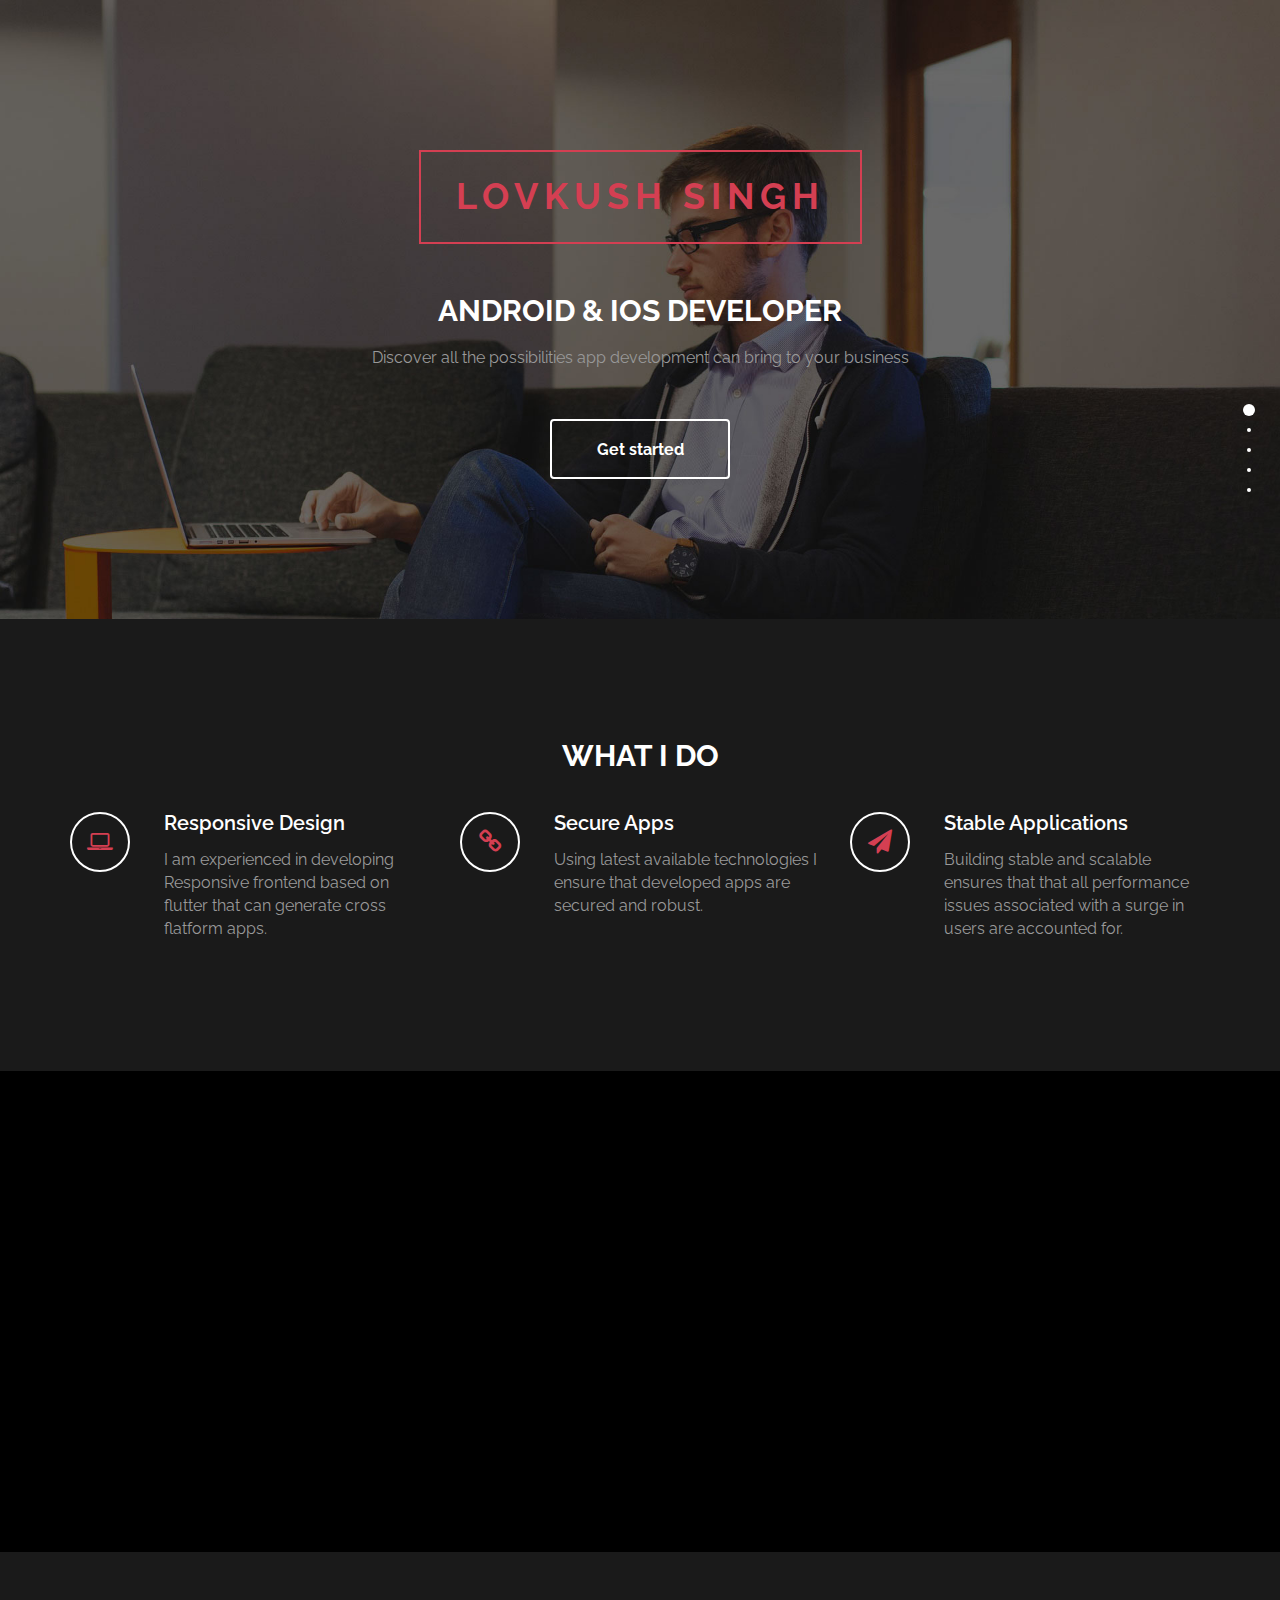
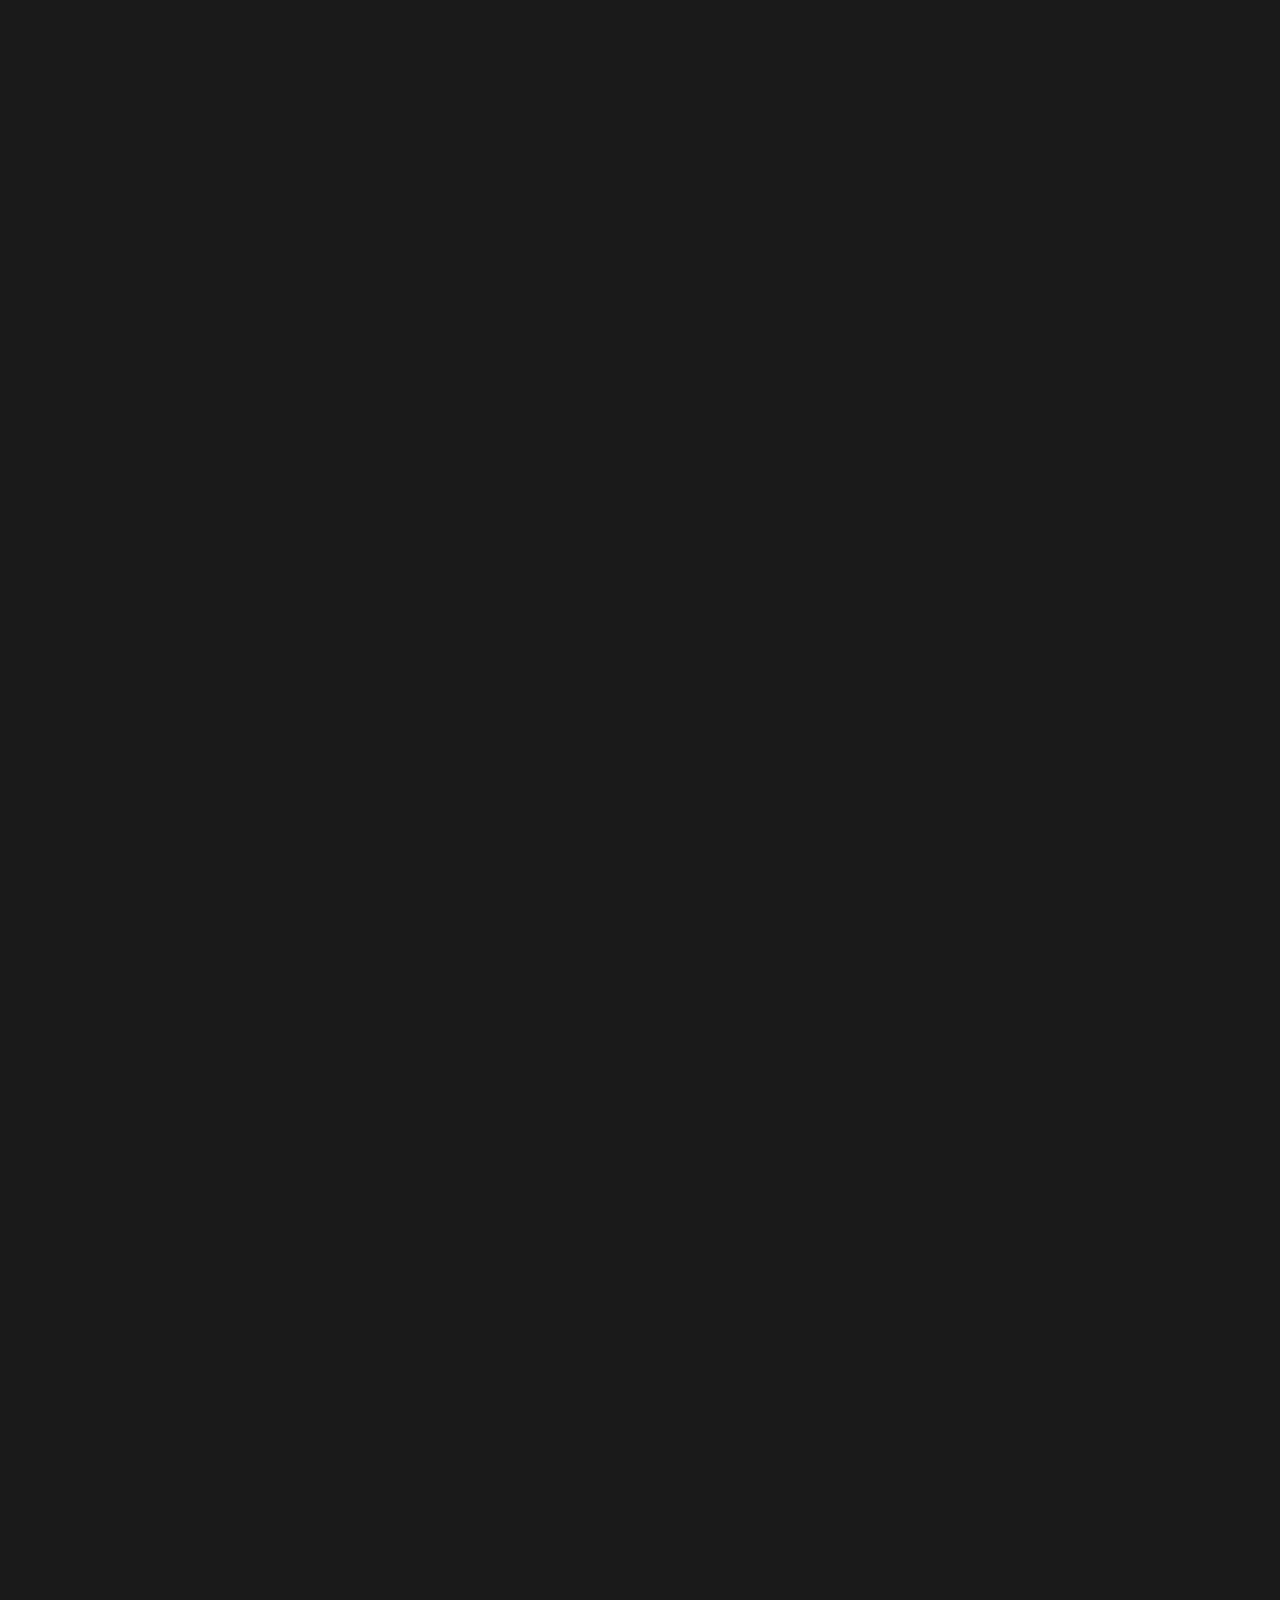
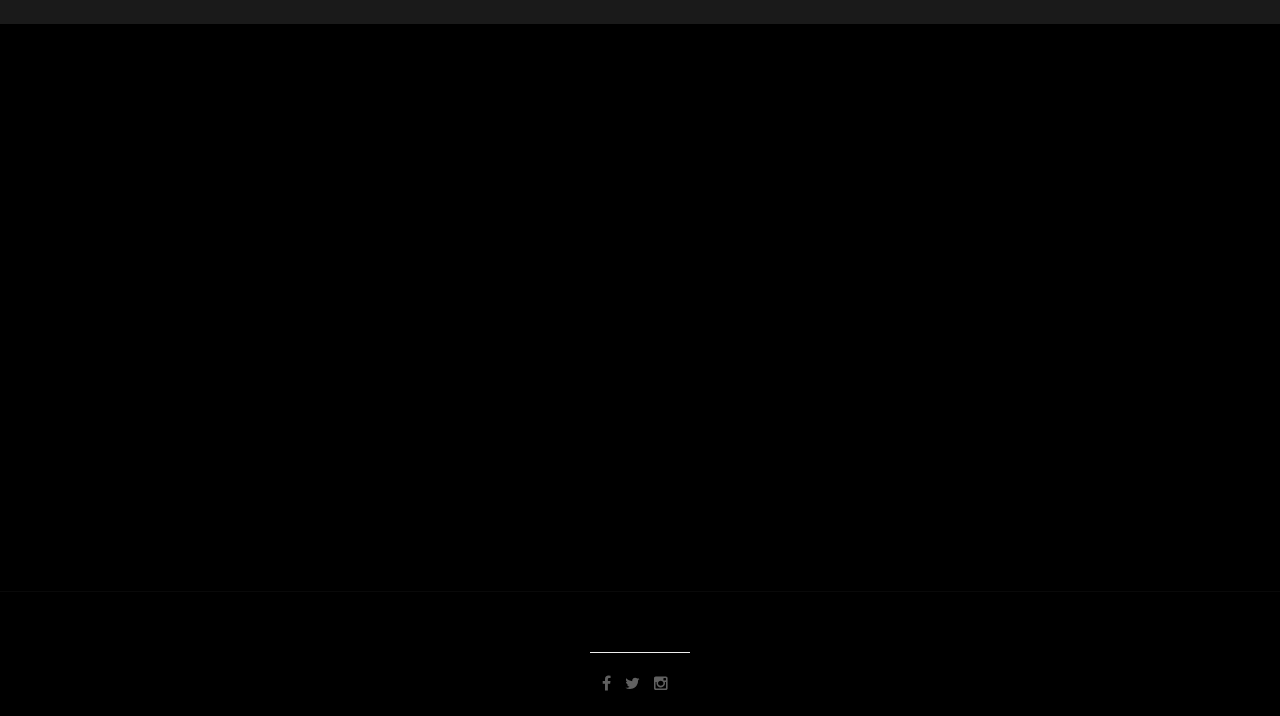
==== commit 1c5ff002: "Update index.html" ====
--- a/index.html
+++ b/index.html
@@ -3,7 +3,7 @@
 	<head>
 		<meta charset="utf-8">
 
-		<title>Lavish - Free Responsive Template</title>
+		<title>Lovkush</title>
 		<meta name="keywords" content="">
 		<meta name="description" content="">
         <meta name="author" content="templatemo">
@@ -40,7 +40,6 @@
 				<div class="row">
 					<div class="col-md-2"></div>
 					<div class="col-md-8 wow fadeIn" data-wow-delay="0.9s">
-						<h3>Simple and Elegant</h3>
 						<h1>LOVKUSH SINGH</h1>
 						<h2 class="rotate">ANDROID &AMP; IOS DEVELOPER, UI &AMP; UX SPECIALIST, PROJECT LEADER</h2>
 						<p>Discover all the possibilities app development can bring to your business</p>
@@ -256,4 +255,4 @@
 		<script src="js/custom.js"></script>
 
 	</body>
-</html>+</html>
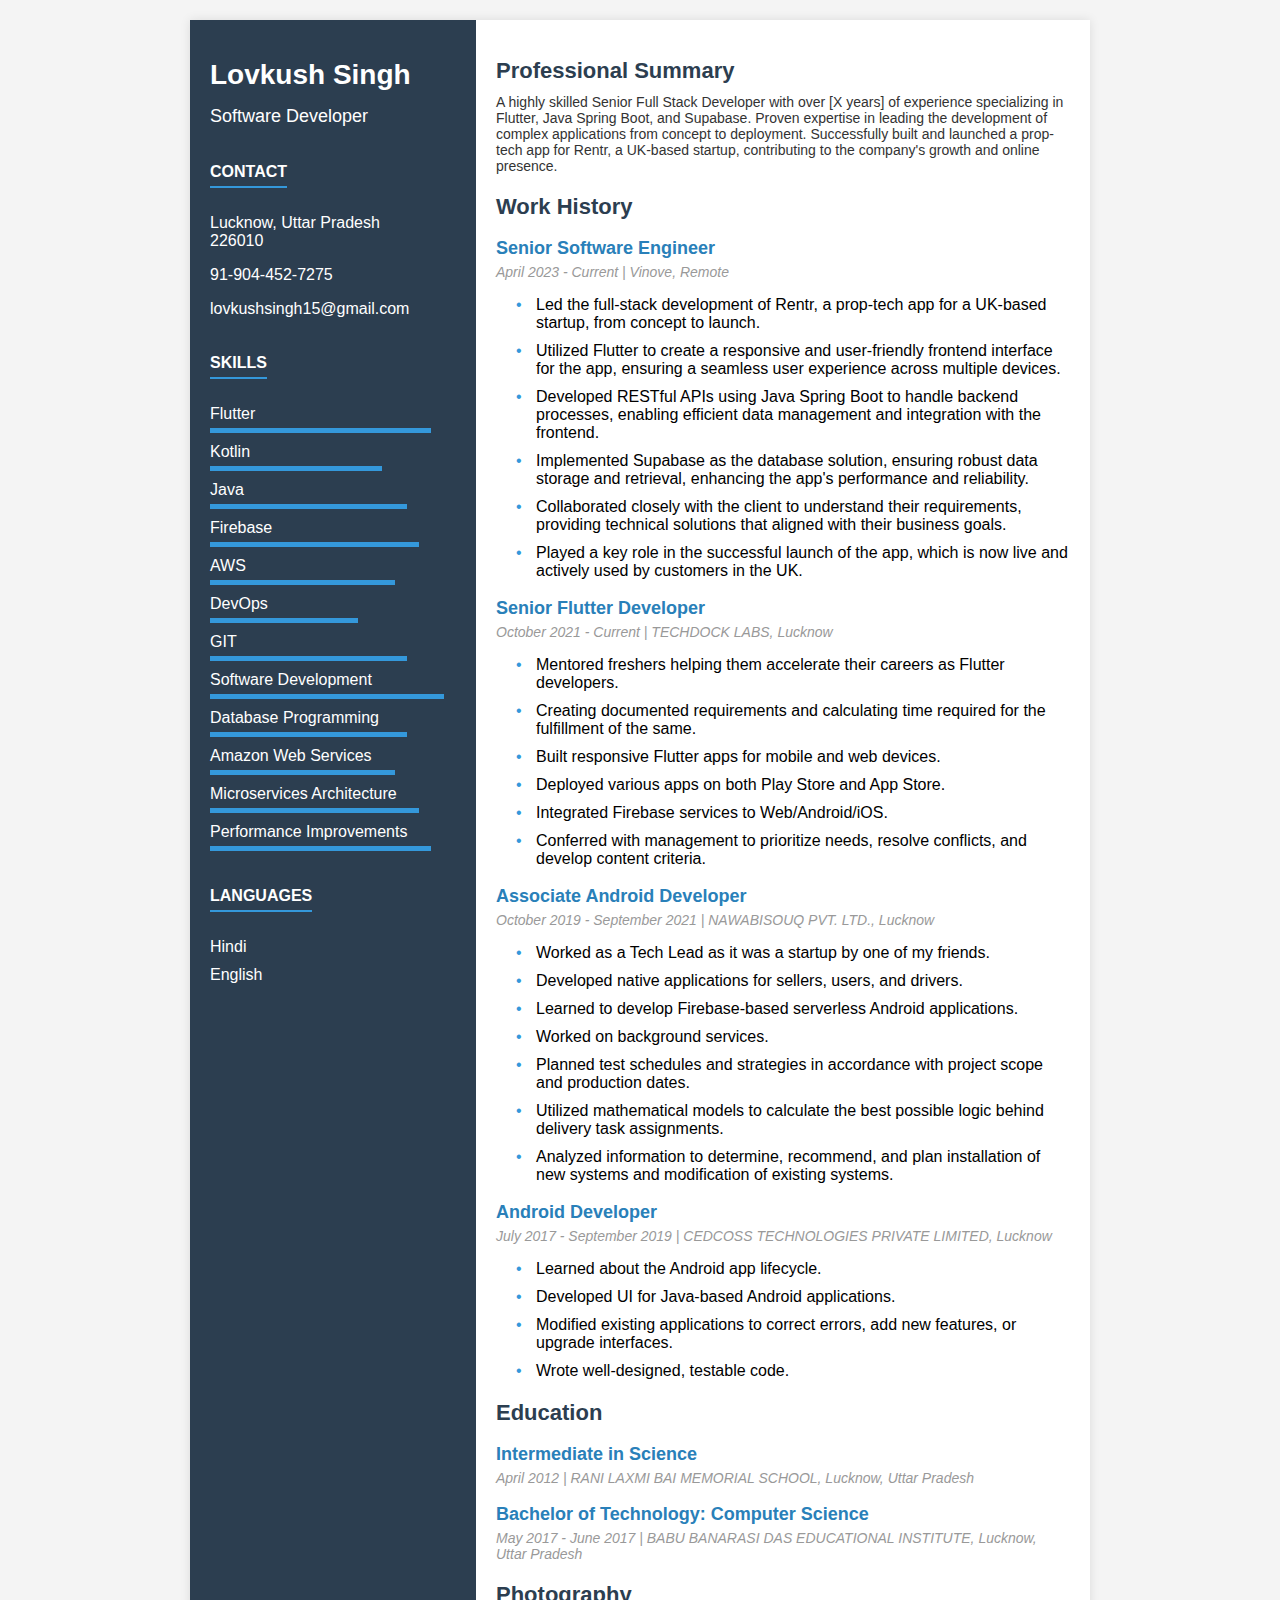
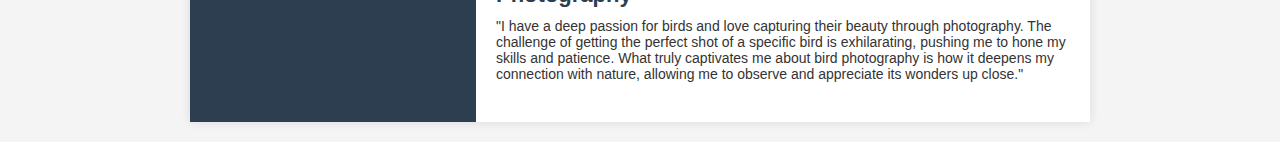
==== commit 3cb290bd: "Update index.html" ====
--- a/index.html
+++ b/index.html
@@ -1,258 +1,220 @@
 <!DOCTYPE html>
 <html lang="en">
-	<head>
-		<meta charset="utf-8">
+<head>
+    <meta charset="UTF-8">
+    <meta name="viewport" content="width=device-width, initial-scale=1.0">
+    <title>Lovkush Singh Resume</title>
+    <style>
+        body {
+            font-family: Arial, sans-serif;
+            margin: 0;
+            padding: 0;
+            background-color: #f4f4f4;
+        }
+        .container {
+            display: flex;
+            max-width: 900px;
+            margin: 20px auto;
+            box-shadow: 0 0 10px rgba(0,0,0,0.1);
+            background-color: #ffffff;
+        }
+        .sidebar {
+            width: 30%;
+            background-color: #2c3e50;
+            color: white;
+            padding: 20px;
+        }
+        .sidebar h1 {
+            font-size: 28px;
+            margin-bottom: 5px;
+        }
+        .sidebar h2 {
+            font-size: 18px;
+            margin-bottom: 20px;
+            font-weight: normal;
+        }
+        .sidebar .contact, .sidebar .skills, .sidebar .languages, .sidebar .hobbies {
+            margin-bottom: 20px;
+        }
+        .sidebar .section-title {
+            font-size: 16px;
+            margin-bottom: 10px;
+            text-transform: uppercase;
+            border-bottom: 2px solid #3498db;
+            display: inline-block;
+            padding-bottom: 5px;
+        }
+        .sidebar ul {
+            list-style-type: none;
+            padding-left: 0;
+        }
+        .sidebar ul li {
+            margin-bottom: 10px;
+        }
+        .sidebar ul li span {
+            background-color: #3498db;
+            display: block;
+            height: 5px;
+            margin-top: 5px;
+        }
+        .main-content {
+            width: 70%;
+            padding: 20px;
+        }
+        .main-content .section {
+            margin-bottom: 20px;
+        }
+        .main-content h2 {
+            font-size: 22px;
+            color: #2c3e50;
+            margin-bottom: 10px;
+        }
+        .main-content h3 {
+            font-size: 18px;
+            color: #2980b9;
+            margin-bottom: 5px;
+        }
+        .main-content p {
+            margin: 5px 0;
+            font-size: 14px;
+            color: #333;
+        }
+        .main-content ul {
+            list-style-type: none;
+            padding-left: 20px;
+        }
+        .main-content ul li {
+            position: relative;
+            padding-left: 20px;
+            margin-bottom: 10px;
+        }
+        .main-content ul li:before {
+            content: "•";
+            position: absolute;
+            left: 0;
+            color: #3498db;
+        }
+        .main-content .job-title {
+            font-weight: bold;
+        }
+        .main-content .job-period {
+            color: #999;
+            font-style: italic;
+        }
+    </style>
+</head>
+<body>
 
-		<title>Lovkush</title>
-		<meta name="keywords" content="">
-		<meta name="description" content="">
-        <meta name="author" content="templatemo">
-        <!-- 
-        Lavish HTML CSS Template
-        https://templatemo.com/tm-458-lavish
-        -->
-        
-		<meta http-equiv="X-UA-Compatible" content="IE=Edge">
-		<meta http-equiv="Content-Type" content="text/html; charset=UTF-8" />
-		<meta name="viewport" content="width=device-width, initial-scale=1">
+    <div class="container">
+        <!-- Sidebar -->
+        <div class="sidebar">
+            <h1>Lovkush Singh</h1>
+            <h2>Software Developer</h2>
+            <div class="contact">
+                <h3 class="section-title">Contact</h3>
+                <p>Lucknow, Uttar Pradesh<br>226010</p>
+                <p>91-904-452-7275</p>
+                <p>lovkushsingh15@gmail.com</p>
+            </div>
+            <div class="skills">
+                <h3 class="section-title">Skills</h3>
+                <ul>
+                    <li>Flutter <span style="width: 90%;"></span></li>
+                    <li>Kotlin <span style="width: 70%;"></span></li>
+                    <li>Java <span style="width: 80%;"></span></li>
+                    <li>Firebase <span style="width: 85%;"></span></li>
+                    <li>AWS <span style="width: 75%;"></span></li>
+                    <li>DevOps <span style="width: 60%;"></span></li>
+                    <li>GIT <span style="width: 80%;"></span></li>
+                    <li>Software Development <span style="width: 95%;"></span></li>
+                    <li>Database Programming <span style="width: 80%;"></span></li>
+                    <li>Amazon Web Services <span style="width: 75%;"></span></li>
+                    <li>Microservices Architecture <span style="width: 85%;"></span></li>
+                    <li>Performance Improvements <span style="width: 90%;"></span></li>
+                </ul>
+            </div>
+            <div class="languages">
+                <h3 class="section-title">Languages</h3>
+                <ul>
+                    <li>Hindi</li>
+                    <li>English</li>
+                </ul>
+            </div>
+        </div>
 
-		<!-- animate -->
-		<link rel="stylesheet" href="css/animate.min.css">
-		<!-- bootstrap -->
-		<link rel="stylesheet" href="css/bootstrap.min.css">
-		<!-- font-awesome -->
-		<link rel="stylesheet" href="css/font-awesome.min.css">
-		<!-- google font -->
-		<link href='http://fonts.googleapis.com/css?family=Raleway:400,300,700,800' rel='stylesheet' type='text/css'>
-		<!-- fullpage -->
-		<link rel="stylesheet" href="css/jquery.fullPage.css">
-		<!-- custom -->
-		<link rel="stylesheet" href="css/templatemo-style.css">
+        <!-- Main Content -->
+        <div class="main-content">
+            <div class="section">
+                <h2>Professional Summary</h2>
+                <p>A highly skilled Senior Full Stack Developer with over [X years] of experience specializing in Flutter, Java Spring Boot, and Supabase. Proven expertise in leading the development of complex applications from concept to deployment. Successfully built and launched a prop-tech app for Rentr, a UK-based startup, contributing to the company's growth and online presence.</p>
+            </div>
+            <div class="section">
+                <h2>Work History</h2>
+                <div>
+                    <h3>Senior Software Engineer</h3>
+                    <p class="job-period">April 2023 - Current | Vinove, Remote</p>
+                    <ul>
+                        <li>Led the full-stack development of Rentr, a prop-tech app for a UK-based startup, from concept to launch.</li>
+                        <li>Utilized Flutter to create a responsive and user-friendly frontend interface for the app, ensuring a seamless user experience across multiple devices.</li>
+                        <li>Developed RESTful APIs using Java Spring Boot to handle backend processes, enabling efficient data management and integration with the frontend.</li>
+                        <li>Implemented Supabase as the database solution, ensuring robust data storage and retrieval, enhancing the app's performance and reliability.</li>
+                        <li>Collaborated closely with the client to understand their requirements, providing technical solutions that aligned with their business goals.</li>
+                        <li>Played a key role in the successful launch of the app, which is now live and actively used by customers in the UK.</li>
+                    </ul>
+                </div>
+                <div>
+                    <h3>Senior Flutter Developer</h3>
+                    <p class="job-period">October 2021 - Current | TECHDOCK LABS, Lucknow</p>
+                    <ul>
+                        <li>Mentored freshers helping them accelerate their careers as Flutter developers.</li>
+                        <li>Creating documented requirements and calculating time required for the fulfillment of the same.</li>
+                        <li>Built responsive Flutter apps for mobile and web devices.</li>
+                        <li>Deployed various apps on both Play Store and App Store.</li>
+                        <li>Integrated Firebase services to Web/Android/iOS.</li>
+                        <li>Conferred with management to prioritize needs, resolve conflicts, and develop content criteria.</li>
+                    </ul>
+                </div>
+                <div>
+                    <h3>Associate Android Developer</h3>
+                    <p class="job-period">October 2019 - September 2021 | NAWABISOUQ PVT. LTD., Lucknow</p>
+                    <ul>
+                        <li>Worked as a Tech Lead as it was a startup by one of my friends.</li>
+                        <li>Developed native applications for sellers, users, and drivers.</li>
+                        <li>Learned to develop Firebase-based serverless Android applications.</li>
+                        <li>Worked on background services.</li>
+                        <li>Planned test schedules and strategies in accordance with project scope and production dates.</li>
+                        <li>Utilized mathematical models to calculate the best possible logic behind delivery task assignments.</li>
+                        <li>Analyzed information to determine, recommend, and plan installation of new systems and modification of existing systems.</li>
+                    </ul>
+                </div>
+                <div>
+                    <h3>Android Developer</h3>
+                    <p class="job-period">July 2017 - September 2019 | CEDCOSS TECHNOLOGIES PRIVATE LIMITED, Lucknow</p>
+                    <ul>
+                        <li>Learned about the Android app lifecycle.</li>
+                        <li>Developed UI for Java-based Android applications.</li>
+                        <li>Modified existing applications to correct errors, add new features, or upgrade interfaces.</li>
+                        <li>Wrote well-designed, testable code.</li>
+                    </ul>
+                </div>
+            </div>
+            <div class="section">
+                <h2>Education</h2>
+                <div>
+                    <h3>Intermediate in Science</h3>
+                    <p class="job-period">April 2012 | RANI LAXMI BAI MEMORIAL SCHOOL, Lucknow, Uttar Pradesh</p>
+                </div>
+                <div>
+                    <h3>Bachelor of Technology: Computer Science</h3>
+                    <p class="job-period">May 2017 - June 2017 | BABU BANARASI DAS EDUCATIONAL INSTITUTE, Lucknow, Uttar Pradesh</p>
+                </div>
+            </div>
+            <div class="section">
+                <h2>Photography</h2>
+                <p>"I have a deep passion for birds and love capturing their beauty through photography. The challenge of getting the perfect shot of a specific bird is exhilarating, pushing me to hone my skills and patience. What truly captivates me about bird photography is how it deepens my connection with nature, allowing me to observe and appreciate its wonders up close."</p>
+            </div>
+        </div>
+    </div>
 
-	</head>
-	<body>
-
-	<div id="fullpage">
-
-		<!-- start home -->
-		<div id="home" class="section">
-			<div class="container">
-				<div class="row">
-					<div class="col-md-2"></div>
-					<div class="col-md-8 wow fadeIn" data-wow-delay="0.9s">
-						<h1>LOVKUSH SINGH</h1>
-						<h2 class="rotate">ANDROID &AMP; IOS DEVELOPER, UI &AMP; UX SPECIALIST, PROJECT LEADER</h2>
-						<p>Discover all the possibilities app development can bring to your business</p>
-						<a href="#work" class="btn btn-default smoothScroll wow fadeInUp" data-wow-delay="1s">Get started</a>
-					</div>
-					<div class="col-md-2"></div>
-				</div>
-			</div>
-		</div>
-		<!-- end home -->
-
-		<!-- start work -->
-		<div id="work" class="section">
-			<div class="container">
-				<div class="row">
-					<div class="col-md-12 wow bounce">
-						<h2>WHAT I DO</h2>
-					</div>
-                </div>  
-                
-                <div class="row">
-					<div class="col-md-4 col-xs-11 wow fadeInUp" data-wow-delay="0.6s">
-						<div class="media">
-							<div class="media-object media-left">
-								<i class="fa fa-laptop"></i>
-							</div>
-							<div class="media-body">
-								<h3 class="media-heading">Responsive Design</h3>
-								<p>
-									I am experienced in developing Responsive frontend based on flutter that can generate cross flatform apps. 
-								</p>
-							</div>
-						</div>
-					</div>
-                    
-					<div class="col-md-4 col-xs-11 wow fadeInUp" data-wow-delay="0.6s">
-						<div class="media">
-							<div class="media-object media-left">
-								<i class="fa fa-link"></i>
-							</div>
-							<div class="media-body">
-								<h3 class="media-heading">Secure Apps</h3>
-								<p>Using latest available technologies I ensure that developed apps are secured and robust.</p>
-							</div>
-						</div>
-					</div>
-                    
-					<div class="col-md-4 col-xs-11 wow fadeInUp" data-wow-delay="0.6s">
-						<div class="media">
-							<div class="media-object media-left">
-								<i class="fa fa-paper-plane"></i>
-							</div>
-							<div class="media-body">
-								<h3 class="media-heading">Stable Applications</h3>
-								<p>Building stable and scalable ensures that that all performance issues associated with a surge in users are accounted for. </p>
-							</div>
-						</div>
-					</div>
-                    
-				</div>
-			</div>
-		</div>
-		<!-- end work -->
-
-		<!-- start about -->
-		<div id="about" class="section">
-			<div class="container">
-				<div class="row">
-					<div class="col-md-6 col-xs-11 wow fadeInLeft" data-wow-delay="0.9s">
-						<h2>ABOUT LOVKUSH</h2>
-						<h4>APP DESIGNER &AMP; DEVELOPER</h4>
-						<p>I am a keen learner in my day-to-day life, resulting in me being a developer who can learn and adopt new technologies quite fast and reliably.</p>
-						<p>Apart from being a developer, I have been working in startups that developed leadership qualities in me and I know how to manage workflows to get faster and more reliable output.</p>
-					</div>
-					<div class="col-md-6 col-xs-11 wow fadeInRight" data-wow-delay="0.9s">
-						<span class="text-top">Responsive Design <small>95%</small></span>
-							<div class="progress">
-								<div class="progress-bar progress-bar-danger" role="progressbar" aria-valuenow="60" aria-valuemin="0" aria-valuemax="100" style="width: 95%;"></div>
-							</div>
-						<span>Mobile Apps <small>90%</small></span>
-							<div class="progress">
-								<div class="progress-bar progress-bar-danger" role="progressbar" aria-valuenow="80" aria-valuemin="0" aria-valuemax="100" style="width: 90%;"></div>
-							</div>
-						<span>Firebase & App Management <small>90%</small></span>
-							<div class="progress">
-								<div class="progress-bar progress-bar-danger" role="progressbar" aria-valuenow="60" aria-valuemin="0" aria-valuemax="100" style="width: 90%;"></div>
-							</div>
-						<span>Web Development <small>70%</small></span>
-							<div class="progress">
-								<div class="progress-bar progress-bar-danger" role="progressbar" aria-valuenow="60" aria-valuemin="0" aria-valuemax="100" style="width: 70%;"></div>
-							</div>
-					</div>
-				</div>
-			</div>
-		</div>
-		<!-- end about -->
-
-		<!-- start portfolio -->
-		<div id="portfolio" class="section">
-		<div class="container">
-			<div class="row">
-				<div class="col-md-12">
-					<h2 class="wow bounce">PORTFOLIO</h2>
-				</div>
-				<div class="col-md-4 col-xs-6 wow fadeIn" data-wow-delay="0.6s">
-					<div class="portfolio-thumb" onClick="window.open('https://tapzu.in/','_newtab');">
-						<img src="images/portfolio-img1.png" class="img-responsive" alt="portfolio img" >
-							<div class="portfolio-overlay">
-								<h4>Tapzu App</h4>
-								<h5>Food Delivery : Android &amp; IOS</h5>
-							</div>
-					</div>
-				</div>
-				<div class="col-md-4 col-xs-6 wow fadeIn" data-wow-delay="0.6s">
-					<div class="portfolio-thumb" onClick="window.open('https://www.nonvegbabu.com/','_newtab');">
-						<img src="images/protfolio-img2.png" class="img-responsive" alt="portfolio img">
-							<div class="portfolio-overlay">
-								<h4>Nonveg Babu</h4>
-								<h5>Food Delivery : Mobile &amp; Web app</h5>
-							</div>
-					</div>
-				</div>
-				<div class="col-md-4 col-xs-6 wow fadeIn" data-wow-delay="0.6s">
-					<div class="portfolio-thumb" onClick="window.open('https://kriips.com/','_newtab');">
-						<img src="images/portfolio-img3.png" class="img-responsive" alt="portfolio img">
-							<div class="portfolio-overlay">
-								<h4>Kriips App</h4>
-								<h5>Mobile &amp; Web app</h5>
-							</div>
-					</div>
-				</div>
-				<div class="col-md-6 col-xs-6 wow fadeIn" data-wow-delay="0.6s">
-					<div class="portfolio-thumb" onClick="window.open('https://www.svamart.com/','_newtab');">
-						<img src="images/portfolio-img4.png" class="img-responsive" alt="portfolio img">
-							<div class="portfolio-overlay">
-								<h4>Swamart : Ecommerce</h4>
-								<h5> Mobile &amp; Web app</h5>
-							</div>
-					</div>
-				</div>
-				<div class="col-md-6 col-xs-6 wow fadeIn" data-wow-delay="0.6s">
-					<div class="portfolio-thumb" onClick="window.open('https://apps.apple.com/us/app/sudoku-master-edition-logic/id1260190370','_newtab');">
-						<img src="images/portfolio-img5.png" class="img-responsive" alt="portfolio img">
-							<div class="portfolio-overlay">
-								<h4>Sudoku Master Edition logic</h4>
-								<h5>IOS &amp; Android app</h5>
-							</div>
-					</div>
-				</div>
-			</div>
-		</div>
-	</div>
-	<!-- end portfolio -->
-
-		<!-- start contact -->
-		<div id="contact" class="section">
-			<div class="container">
-				<div class="row">
-					<div class="col-lg-5 col-lg-offset-1 col-md-6 wow fadeInUp" data-wow-delay="0.6s">
-						<address>
-							<p class="contact-title">CONTACT ME</p>
-							<p><i class="fa fa-phone"></i> +91-9044-527-275</p>
-							<p><i class="fa fa-envelope-o"></i> lovkushsingh15@gmail.com</p>
-							<p><i class="fa fa-map-marker"></i> 220, vishunupuri colony, Gonda, 271002</p>
-						</address>
-					</div>
-					<div class="col-lg-6 col-md-6 col-xs-10 wow fadeInUp" data-wow-delay="0.6s">
-						<form role="form" method="post" action="#">
-							<input name="name" type="text" class="form-control" id="name" placeholder="Your Name">
-							<input name="email" type="email" class="form-control" id="email" placeholder="Your Email">
-							<textarea name="message" rows="5" class="form-control" id="message" placeholder="Your Message"></textarea>
-							<input name="send" type="submit" class="form-control" id="send" value="SEND ME">
-						</form>
-					</div>
-					<div class="col-md-1 col-sm-1"></div>
-				</div>
-			</div>
-		</div>
-		<!-- end contact -->
-
-		<!-- start footer -->
-		<footer>
-			<div class="container">
-				<div class="row">
-					<div class="col-md-12 wow fadeIn" data-wow-delay="0.9s"></div>
-						<hr>
-						<ul class="social-icon">
-							<li><a href="#" class="fa fa-facebook"></a></li>
-							<li><a href="#" class="fa fa-twitter"></a></li>
-							<li><a href="#" class="fa fa-instagram"></a></li>
-						</ul>
-					</div>
-				</div>
-			</div>
-		</footer>
-		<!-- end footer -->
-
-	</div>
-
-		<!-- jQuery -->
-		<script src="js/jquery.js"></script>
-		<!-- bootstrap -->
-		<script src="js/bootstrap.min.js"></script>
-		<!-- fullpage -->
-		<script src="js/jquery.fullPage.js"></script>
-		<!-- smoothScroll -->
-		<script src="js/smoothscroll.js"></script>
-		<!-- wow -->
-		<script src="js/wow.min.js"></script>
-		<!-- text rotater -->
-		<script src="js/jquery.simple-text-rotator.js"></script>
-		<!-- custom -->
-		<script src="js/custom.js"></script>
-
-	</body>
+</body>
 </html>
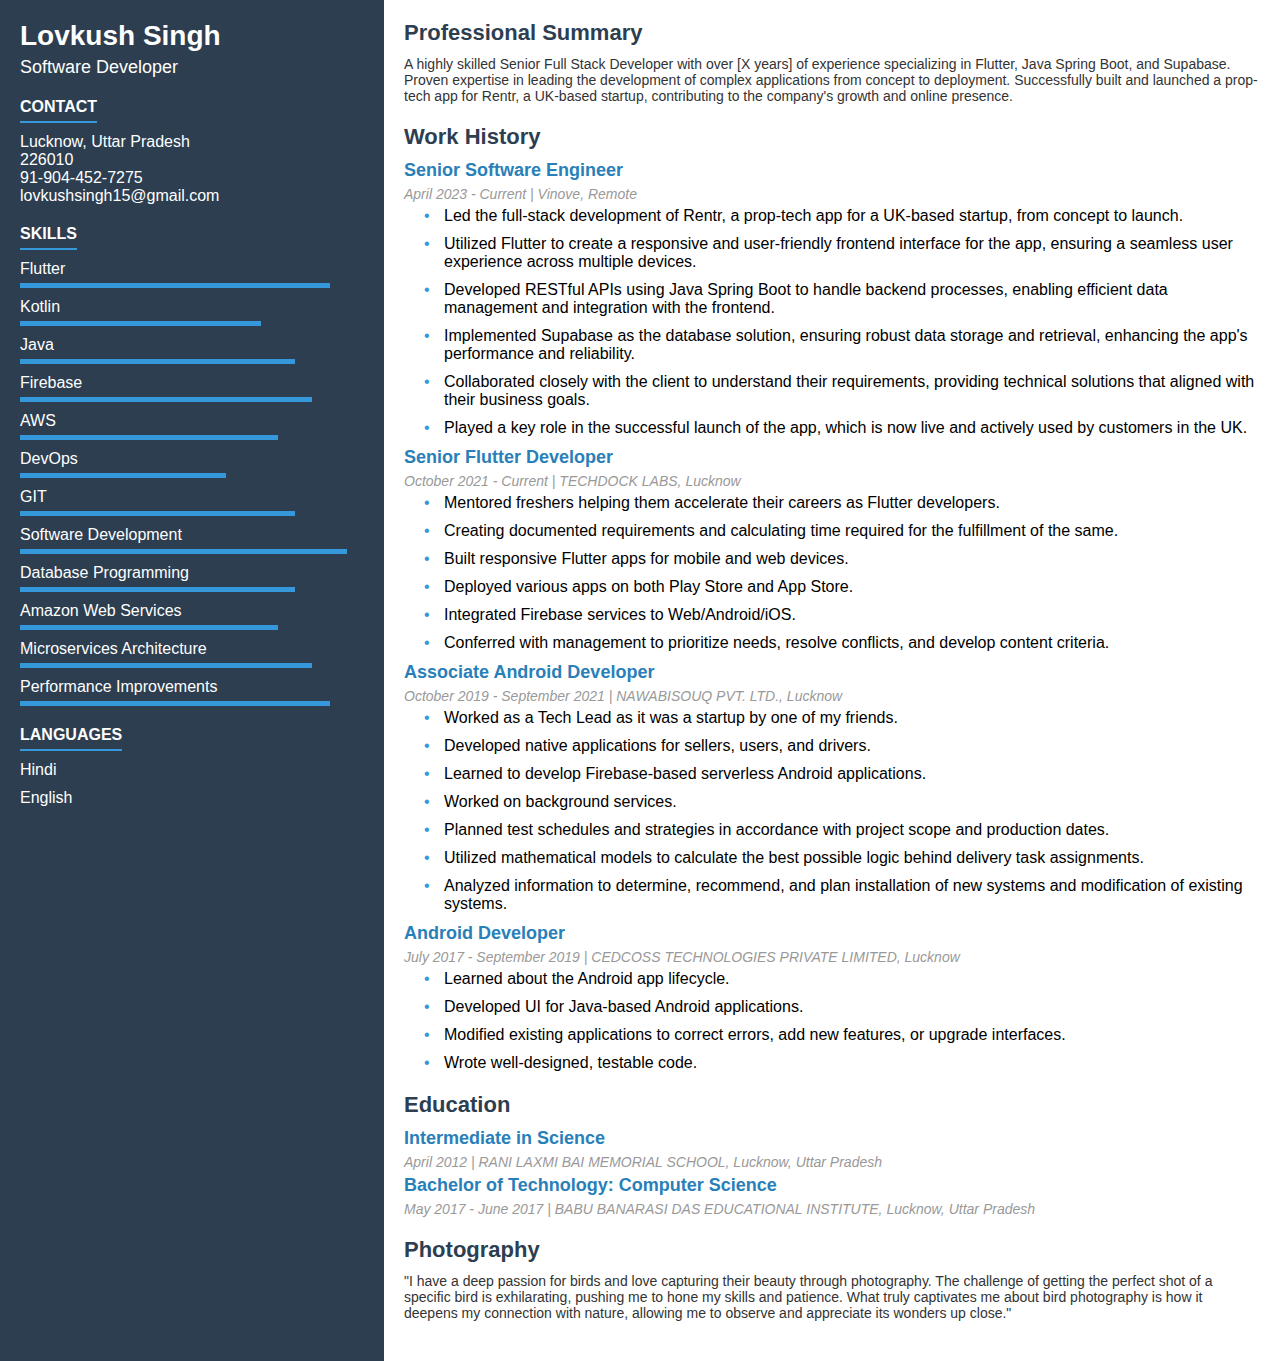
==== commit 151b9d2f: "Update index.html" ====
--- a/index.html
+++ b/index.html
@@ -5,16 +5,18 @@
     <meta name="viewport" content="width=device-width, initial-scale=1.0">
     <title>Lovkush Singh Resume</title>
     <style>
+        * {
+            margin: 0;
+            padding: 0;
+            box-sizing: border-box;
+        }
         body {
             font-family: Arial, sans-serif;
-            margin: 0;
-            padding: 0;
             background-color: #f4f4f4;
         }
         .container {
             display: flex;
-            max-width: 900px;
-            margin: 20px auto;
+            margin: 0 auto;
             box-shadow: 0 0 10px rgba(0,0,0,0.1);
             background-color: #ffffff;
         }
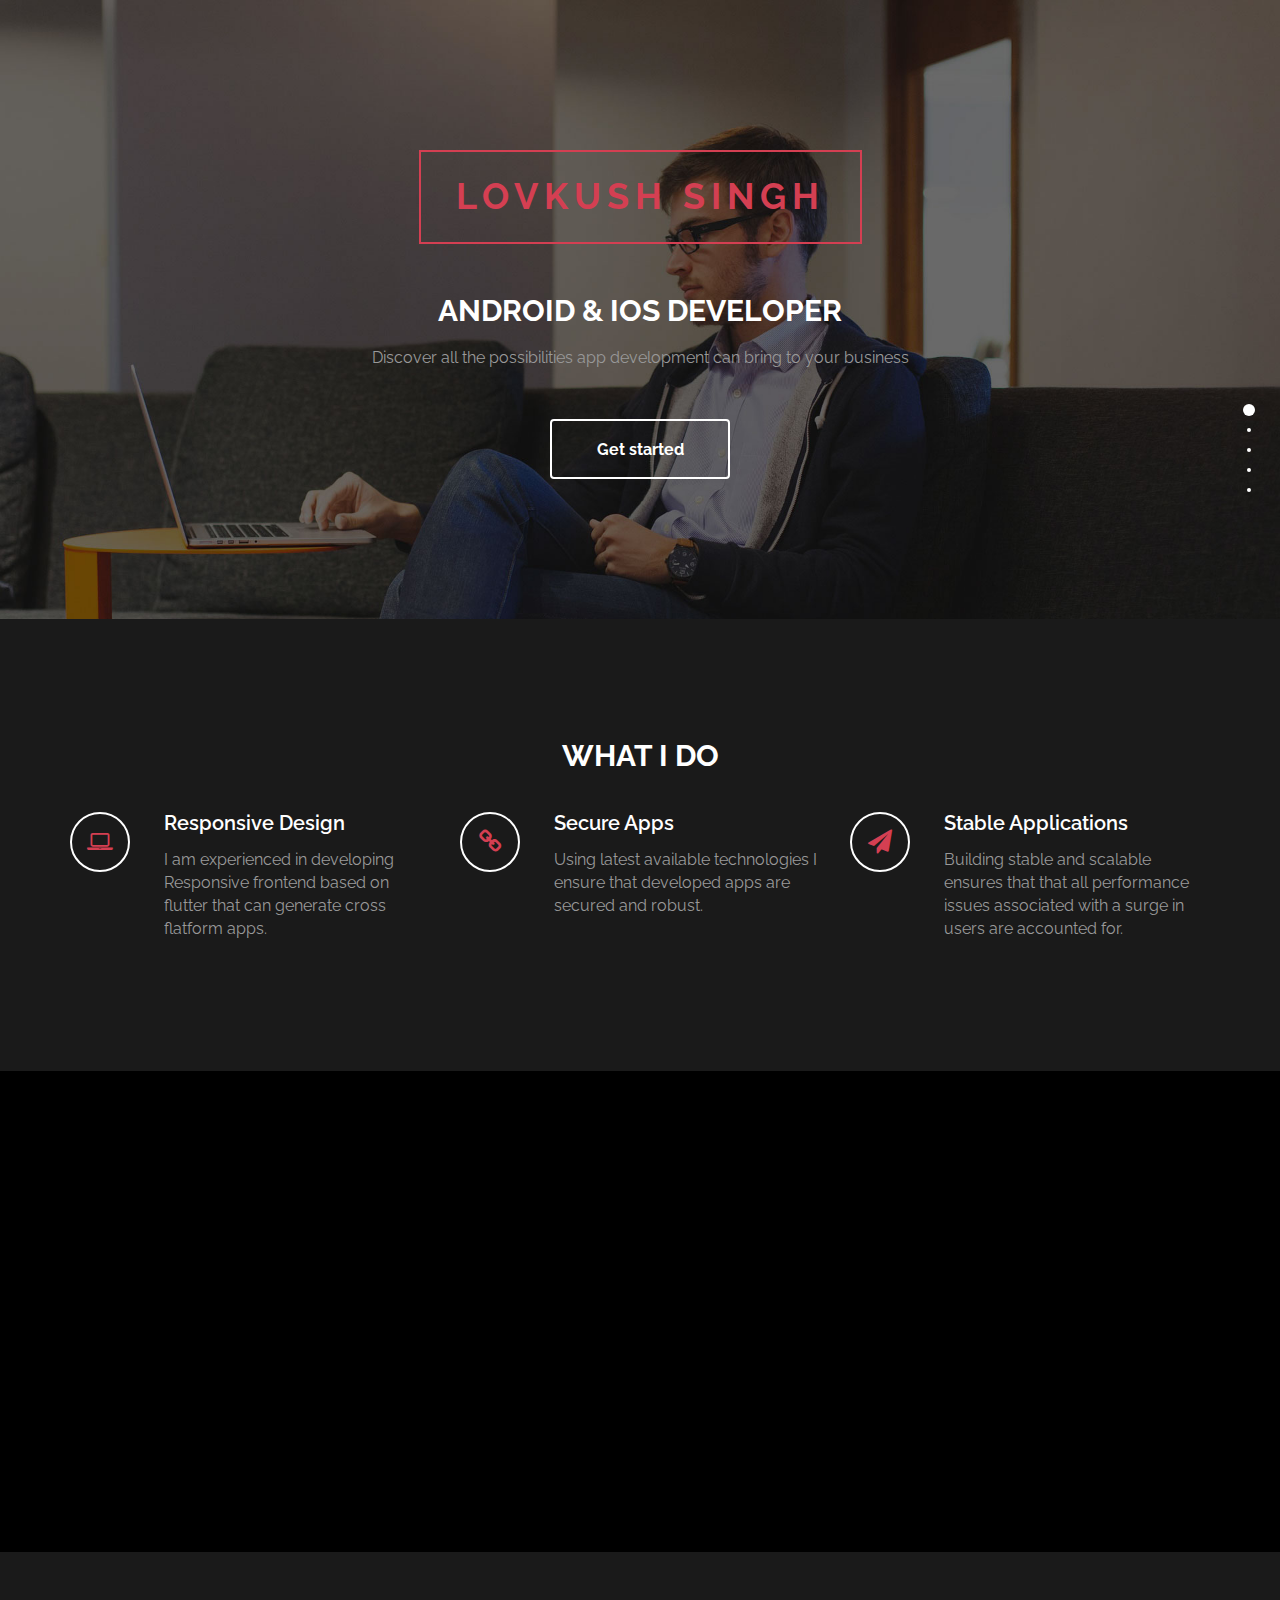
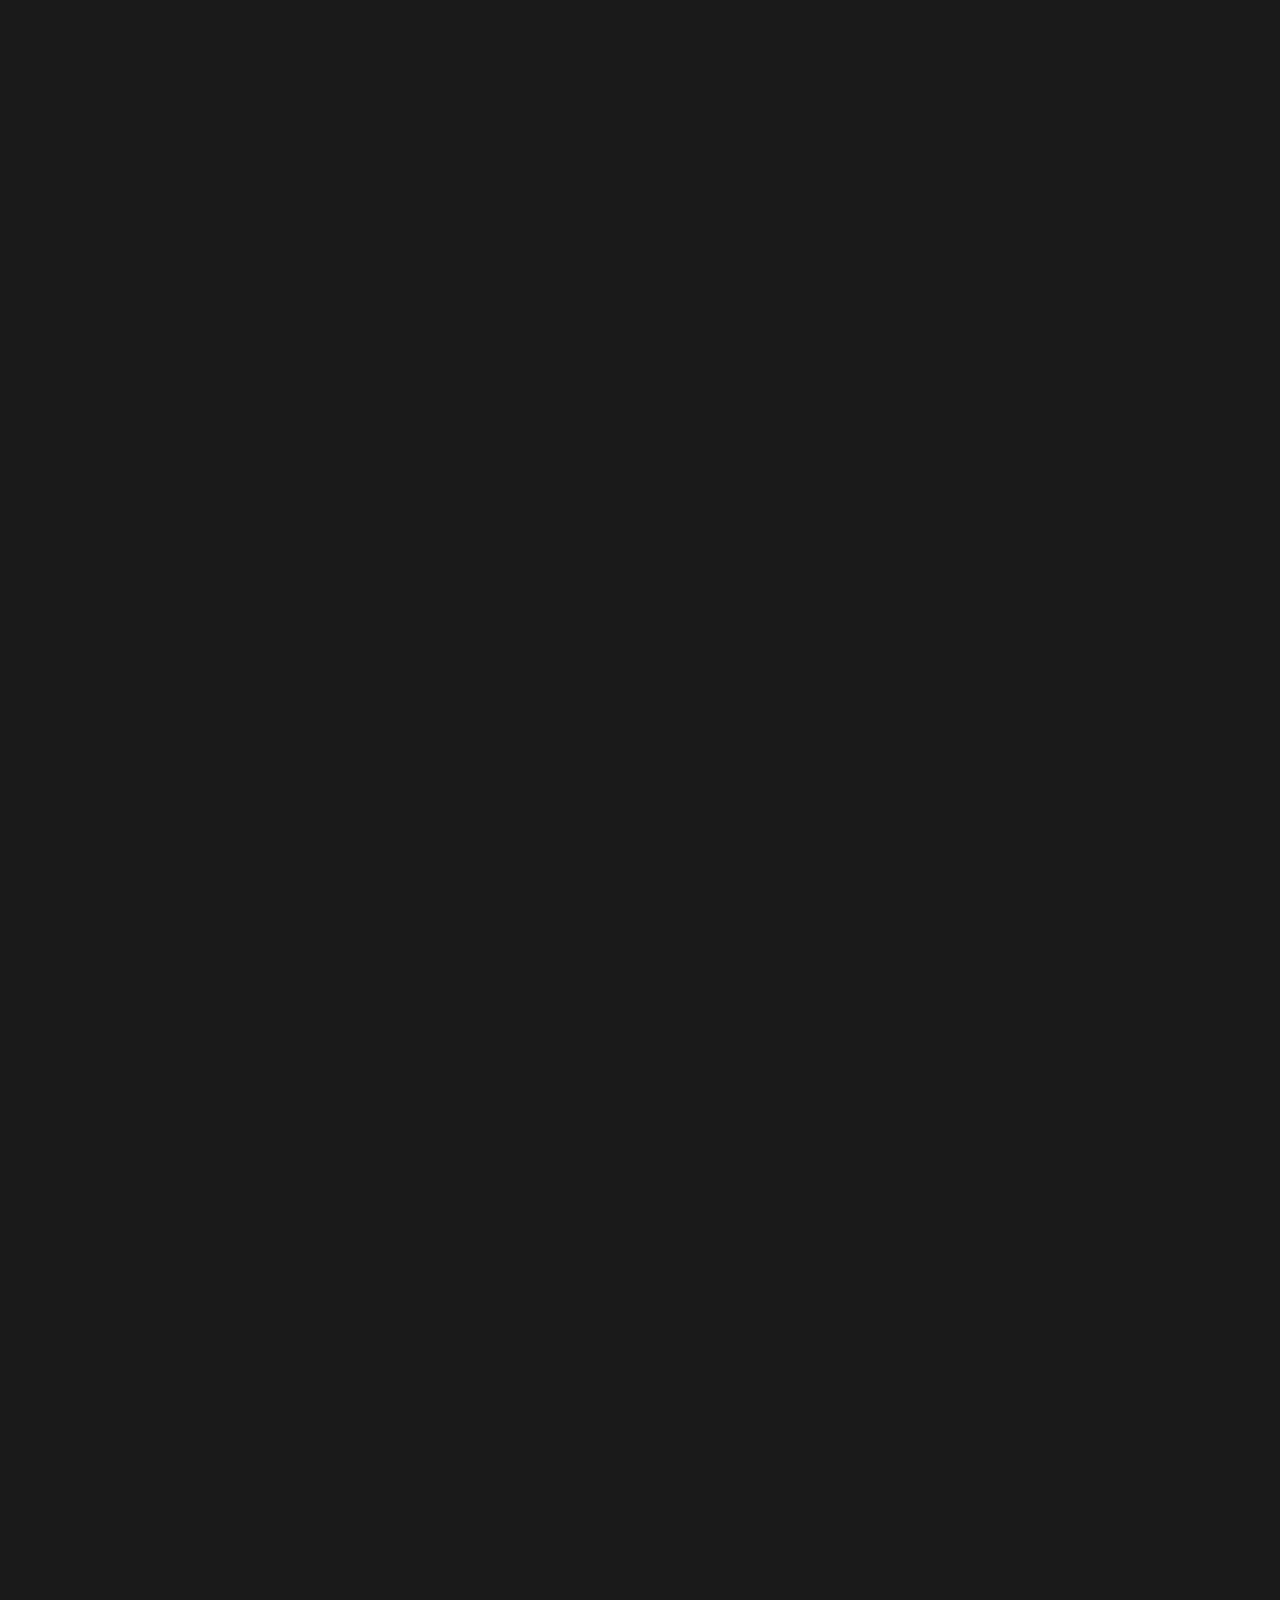
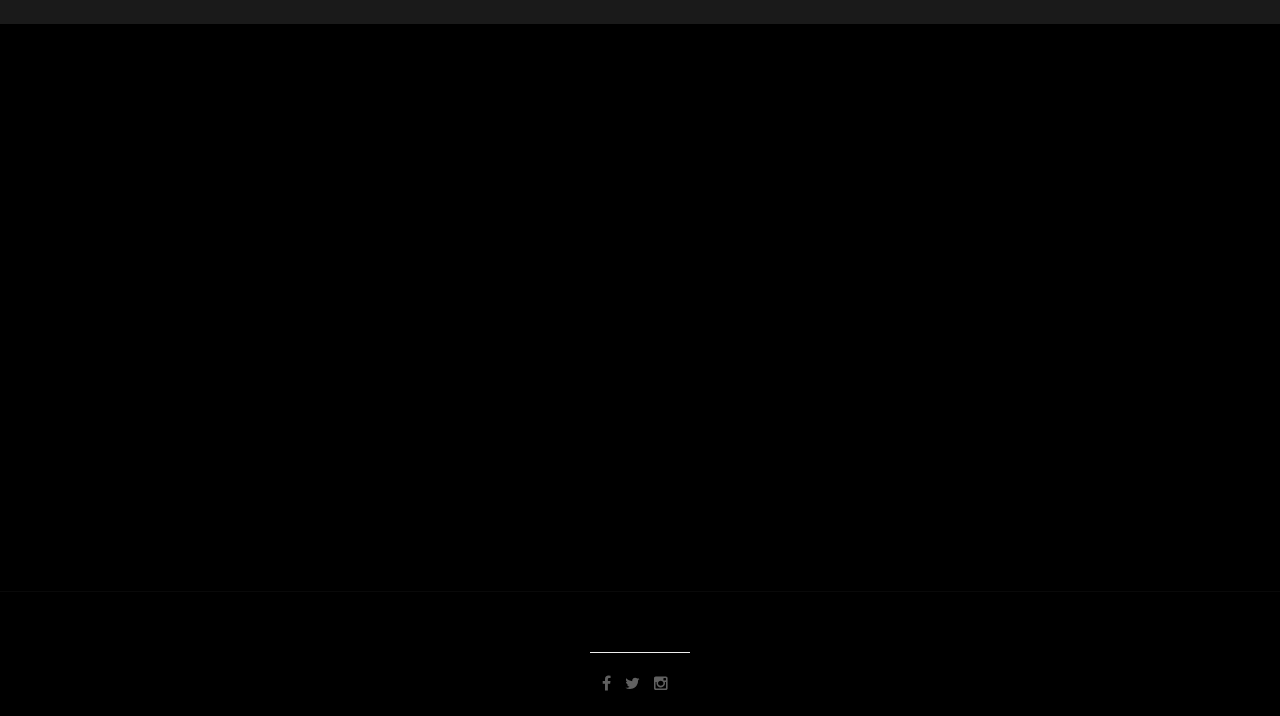
==== commit b09af026: "Update index.html" ====
--- a/index.html
+++ b/index.html
@@ -1,222 +1,258 @@
 <!DOCTYPE html>
 <html lang="en">
-<head>
-    <meta charset="UTF-8">
-    <meta name="viewport" content="width=device-width, initial-scale=1.0">
-    <title>Lovkush Singh Resume</title>
-    <style>
-        * {
-            margin: 0;
-            padding: 0;
-            box-sizing: border-box;
-        }
-        body {
-            font-family: Arial, sans-serif;
-            background-color: #f4f4f4;
-        }
-        .container {
-            display: flex;
-            margin: 0 auto;
-            box-shadow: 0 0 10px rgba(0,0,0,0.1);
-            background-color: #ffffff;
-        }
-        .sidebar {
-            width: 30%;
-            background-color: #2c3e50;
-            color: white;
-            padding: 20px;
-        }
-        .sidebar h1 {
-            font-size: 28px;
-            margin-bottom: 5px;
-        }
-        .sidebar h2 {
-            font-size: 18px;
-            margin-bottom: 20px;
-            font-weight: normal;
-        }
-        .sidebar .contact, .sidebar .skills, .sidebar .languages, .sidebar .hobbies {
-            margin-bottom: 20px;
-        }
-        .sidebar .section-title {
-            font-size: 16px;
-            margin-bottom: 10px;
-            text-transform: uppercase;
-            border-bottom: 2px solid #3498db;
-            display: inline-block;
-            padding-bottom: 5px;
-        }
-        .sidebar ul {
-            list-style-type: none;
-            padding-left: 0;
-        }
-        .sidebar ul li {
-            margin-bottom: 10px;
-        }
-        .sidebar ul li span {
-            background-color: #3498db;
-            display: block;
-            height: 5px;
-            margin-top: 5px;
-        }
-        .main-content {
-            width: 70%;
-            padding: 20px;
-        }
-        .main-content .section {
-            margin-bottom: 20px;
-        }
-        .main-content h2 {
-            font-size: 22px;
-            color: #2c3e50;
-            margin-bottom: 10px;
-        }
-        .main-content h3 {
-            font-size: 18px;
-            color: #2980b9;
-            margin-bottom: 5px;
-        }
-        .main-content p {
-            margin: 5px 0;
-            font-size: 14px;
-            color: #333;
-        }
-        .main-content ul {
-            list-style-type: none;
-            padding-left: 20px;
-        }
-        .main-content ul li {
-            position: relative;
-            padding-left: 20px;
-            margin-bottom: 10px;
-        }
-        .main-content ul li:before {
-            content: "•";
-            position: absolute;
-            left: 0;
-            color: #3498db;
-        }
-        .main-content .job-title {
-            font-weight: bold;
-        }
-        .main-content .job-period {
-            color: #999;
-            font-style: italic;
-        }
-    </style>
-</head>
-<body>
-
-    <div class="container">
-        <!-- Sidebar -->
-        <div class="sidebar">
-            <h1>Lovkush Singh</h1>
-            <h2>Software Developer</h2>
-            <div class="contact">
-                <h3 class="section-title">Contact</h3>
-                <p>Lucknow, Uttar Pradesh<br>226010</p>
-                <p>91-904-452-7275</p>
-                <p>lovkushsingh15@gmail.com</p>
-            </div>
-            <div class="skills">
-                <h3 class="section-title">Skills</h3>
-                <ul>
-                    <li>Flutter <span style="width: 90%;"></span></li>
-                    <li>Kotlin <span style="width: 70%;"></span></li>
-                    <li>Java <span style="width: 80%;"></span></li>
-                    <li>Firebase <span style="width: 85%;"></span></li>
-                    <li>AWS <span style="width: 75%;"></span></li>
-                    <li>DevOps <span style="width: 60%;"></span></li>
-                    <li>GIT <span style="width: 80%;"></span></li>
-                    <li>Software Development <span style="width: 95%;"></span></li>
-                    <li>Database Programming <span style="width: 80%;"></span></li>
-                    <li>Amazon Web Services <span style="width: 75%;"></span></li>
-                    <li>Microservices Architecture <span style="width: 85%;"></span></li>
-                    <li>Performance Improvements <span style="width: 90%;"></span></li>
-                </ul>
-            </div>
-            <div class="languages">
-                <h3 class="section-title">Languages</h3>
-                <ul>
-                    <li>Hindi</li>
-                    <li>English</li>
-                </ul>
-            </div>
-        </div>
-
-        <!-- Main Content -->
-        <div class="main-content">
-            <div class="section">
-                <h2>Professional Summary</h2>
-                <p>A highly skilled Senior Full Stack Developer with over [X years] of experience specializing in Flutter, Java Spring Boot, and Supabase. Proven expertise in leading the development of complex applications from concept to deployment. Successfully built and launched a prop-tech app for Rentr, a UK-based startup, contributing to the company's growth and online presence.</p>
-            </div>
-            <div class="section">
-                <h2>Work History</h2>
-                <div>
-                    <h3>Senior Software Engineer</h3>
-                    <p class="job-period">April 2023 - Current | Vinove, Remote</p>
-                    <ul>
-                        <li>Led the full-stack development of Rentr, a prop-tech app for a UK-based startup, from concept to launch.</li>
-                        <li>Utilized Flutter to create a responsive and user-friendly frontend interface for the app, ensuring a seamless user experience across multiple devices.</li>
-                        <li>Developed RESTful APIs using Java Spring Boot to handle backend processes, enabling efficient data management and integration with the frontend.</li>
-                        <li>Implemented Supabase as the database solution, ensuring robust data storage and retrieval, enhancing the app's performance and reliability.</li>
-                        <li>Collaborated closely with the client to understand their requirements, providing technical solutions that aligned with their business goals.</li>
-                        <li>Played a key role in the successful launch of the app, which is now live and actively used by customers in the UK.</li>
-                    </ul>
-                </div>
-                <div>
-                    <h3>Senior Flutter Developer</h3>
-                    <p class="job-period">October 2021 - Current | TECHDOCK LABS, Lucknow</p>
-                    <ul>
-                        <li>Mentored freshers helping them accelerate their careers as Flutter developers.</li>
-                        <li>Creating documented requirements and calculating time required for the fulfillment of the same.</li>
-                        <li>Built responsive Flutter apps for mobile and web devices.</li>
-                        <li>Deployed various apps on both Play Store and App Store.</li>
-                        <li>Integrated Firebase services to Web/Android/iOS.</li>
-                        <li>Conferred with management to prioritize needs, resolve conflicts, and develop content criteria.</li>
-                    </ul>
-                </div>
-                <div>
-                    <h3>Associate Android Developer</h3>
-                    <p class="job-period">October 2019 - September 2021 | NAWABISOUQ PVT. LTD., Lucknow</p>
-                    <ul>
-                        <li>Worked as a Tech Lead as it was a startup by one of my friends.</li>
-                        <li>Developed native applications for sellers, users, and drivers.</li>
-                        <li>Learned to develop Firebase-based serverless Android applications.</li>
-                        <li>Worked on background services.</li>
-                        <li>Planned test schedules and strategies in accordance with project scope and production dates.</li>
-                        <li>Utilized mathematical models to calculate the best possible logic behind delivery task assignments.</li>
-                        <li>Analyzed information to determine, recommend, and plan installation of new systems and modification of existing systems.</li>
-                    </ul>
-                </div>
-                <div>
-                    <h3>Android Developer</h3>
-                    <p class="job-period">July 2017 - September 2019 | CEDCOSS TECHNOLOGIES PRIVATE LIMITED, Lucknow</p>
-                    <ul>
-                        <li>Learned about the Android app lifecycle.</li>
-                        <li>Developed UI for Java-based Android applications.</li>
-                        <li>Modified existing applications to correct errors, add new features, or upgrade interfaces.</li>
-                        <li>Wrote well-designed, testable code.</li>
-                    </ul>
-                </div>
-            </div>
-            <div class="section">
-                <h2>Education</h2>
-                <div>
-                    <h3>Intermediate in Science</h3>
-                    <p class="job-period">April 2012 | RANI LAXMI BAI MEMORIAL SCHOOL, Lucknow, Uttar Pradesh</p>
-                </div>
-                <div>
-                    <h3>Bachelor of Technology: Computer Science</h3>
-                    <p class="job-period">May 2017 - June 2017 | BABU BANARASI DAS EDUCATIONAL INSTITUTE, Lucknow, Uttar Pradesh</p>
-                </div>
-            </div>
-            <div class="section">
-                <h2>Photography</h2>
-                <p>"I have a deep passion for birds and love capturing their beauty through photography. The challenge of getting the perfect shot of a specific bird is exhilarating, pushing me to hone my skills and patience. What truly captivates me about bird photography is how it deepens my connection with nature, allowing me to observe and appreciate its wonders up close."</p>
-            </div>
-        </div>
-    </div>
-
-</body>
+	<head>
+		<meta charset="utf-8">
+
+		<title>Lovkush</title>
+		<meta name="keywords" content="">
+		<meta name="description" content="">
+        <meta name="author" content="templatemo">
+        <!-- 
+        Lavish HTML CSS Template
+        https://templatemo.com/tm-458-lavish
+        -->
+        
+		<meta http-equiv="X-UA-Compatible" content="IE=Edge">
+		<meta http-equiv="Content-Type" content="text/html; charset=UTF-8" />
+		<meta name="viewport" content="width=device-width, initial-scale=1">
+
+		<!-- animate -->
+		<link rel="stylesheet" href="css/animate.min.css">
+		<!-- bootstrap -->
+		<link rel="stylesheet" href="css/bootstrap.min.css">
+		<!-- font-awesome -->
+		<link rel="stylesheet" href="css/font-awesome.min.css">
+		<!-- google font -->
+		<link href='http://fonts.googleapis.com/css?family=Raleway:400,300,700,800' rel='stylesheet' type='text/css'>
+		<!-- fullpage -->
+		<link rel="stylesheet" href="css/jquery.fullPage.css">
+		<!-- custom -->
+		<link rel="stylesheet" href="css/templatemo-style.css">
+
+	</head>
+	<body>
+
+	<div id="fullpage">
+
+		<!-- start home -->
+		<div id="home" class="section">
+			<div class="container">
+				<div class="row">
+					<div class="col-md-2"></div>
+					<div class="col-md-8 wow fadeIn" data-wow-delay="0.9s">
+						<h1>LOVKUSH SINGH</h1>
+						<h2 class="rotate">ANDROID &AMP; IOS DEVELOPER, UI &AMP; UX SPECIALIST, PROJECT LEADER</h2>
+						<p>Discover all the possibilities app development can bring to your business</p>
+						<a href="#work" class="btn btn-default smoothScroll wow fadeInUp" data-wow-delay="1s">Get started</a>
+					</div>
+					<div class="col-md-2"></div>
+				</div>
+			</div>
+		</div>
+		<!-- end home -->
+
+		<!-- start work -->
+		<div id="work" class="section">
+			<div class="container">
+				<div class="row">
+					<div class="col-md-12 wow bounce">
+						<h2>WHAT I DO</h2>
+					</div>
+                </div>  
+                
+                <div class="row">
+					<div class="col-md-4 col-xs-11 wow fadeInUp" data-wow-delay="0.6s">
+						<div class="media">
+							<div class="media-object media-left">
+								<i class="fa fa-laptop"></i>
+							</div>
+							<div class="media-body">
+								<h3 class="media-heading">Responsive Design</h3>
+								<p>
+									I am experienced in developing Responsive frontend based on flutter that can generate cross flatform apps. 
+								</p>
+							</div>
+						</div>
+					</div>
+                    
+					<div class="col-md-4 col-xs-11 wow fadeInUp" data-wow-delay="0.6s">
+						<div class="media">
+							<div class="media-object media-left">
+								<i class="fa fa-link"></i>
+							</div>
+							<div class="media-body">
+								<h3 class="media-heading">Secure Apps</h3>
+								<p>Using latest available technologies I ensure that developed apps are secured and robust.</p>
+							</div>
+						</div>
+					</div>
+                    
+					<div class="col-md-4 col-xs-11 wow fadeInUp" data-wow-delay="0.6s">
+						<div class="media">
+							<div class="media-object media-left">
+								<i class="fa fa-paper-plane"></i>
+							</div>
+							<div class="media-body">
+								<h3 class="media-heading">Stable Applications</h3>
+								<p>Building stable and scalable ensures that that all performance issues associated with a surge in users are accounted for. </p>
+							</div>
+						</div>
+					</div>
+                    
+				</div>
+			</div>
+		</div>
+		<!-- end work -->
+
+		<!-- start about -->
+		<div id="about" class="section">
+			<div class="container">
+				<div class="row">
+					<div class="col-md-6 col-xs-11 wow fadeInLeft" data-wow-delay="0.9s">
+						<h2>ABOUT LOVKUSH</h2>
+						<h4>APP DESIGNER &AMP; DEVELOPER</h4>
+						<p>I am a keen learner in my day-to-day life, resulting in me being a developer who can learn and adopt new technologies quite fast and reliably.</p>
+						<p>Apart from being a developer, I have been working in startups that developed leadership qualities in me and I know how to manage workflows to get faster and more reliable output.</p>
+					</div>
+					<div class="col-md-6 col-xs-11 wow fadeInRight" data-wow-delay="0.9s">
+						<span class="text-top">Responsive Design <small>95%</small></span>
+							<div class="progress">
+								<div class="progress-bar progress-bar-danger" role="progressbar" aria-valuenow="60" aria-valuemin="0" aria-valuemax="100" style="width: 95%;"></div>
+							</div>
+						<span>Mobile Apps <small>90%</small></span>
+							<div class="progress">
+								<div class="progress-bar progress-bar-danger" role="progressbar" aria-valuenow="80" aria-valuemin="0" aria-valuemax="100" style="width: 90%;"></div>
+							</div>
+						<span>Firebase & App Management <small>90%</small></span>
+							<div class="progress">
+								<div class="progress-bar progress-bar-danger" role="progressbar" aria-valuenow="60" aria-valuemin="0" aria-valuemax="100" style="width: 90%;"></div>
+							</div>
+						<span>Web Development <small>70%</small></span>
+							<div class="progress">
+								<div class="progress-bar progress-bar-danger" role="progressbar" aria-valuenow="60" aria-valuemin="0" aria-valuemax="100" style="width: 70%;"></div>
+							</div>
+					</div>
+				</div>
+			</div>
+		</div>
+		<!-- end about -->
+
+		<!-- start portfolio -->
+		<div id="portfolio" class="section">
+		<div class="container">
+			<div class="row">
+				<div class="col-md-12">
+					<h2 class="wow bounce">PORTFOLIO</h2>
+				</div>
+				<div class="col-md-4 col-xs-6 wow fadeIn" data-wow-delay="0.6s">
+					<div class="portfolio-thumb" onClick="window.open('https://tapzu.in/','_newtab');">
+						<img src="images/portfolio-img1.png" class="img-responsive" alt="portfolio img" >
+							<div class="portfolio-overlay">
+								<h4>Tapzu App</h4>
+								<h5>Food Delivery : Android &amp; IOS</h5>
+							</div>
+					</div>
+				</div>
+				<div class="col-md-4 col-xs-6 wow fadeIn" data-wow-delay="0.6s">
+					<div class="portfolio-thumb" onClick="window.open('https://www.nonvegbabu.com/','_newtab');">
+						<img src="images/protfolio-img2.png" class="img-responsive" alt="portfolio img">
+							<div class="portfolio-overlay">
+								<h4>Nonveg Babu</h4>
+								<h5>Food Delivery : Mobile &amp; Web app</h5>
+							</div>
+					</div>
+				</div>
+				<div class="col-md-4 col-xs-6 wow fadeIn" data-wow-delay="0.6s">
+					<div class="portfolio-thumb" onClick="window.open('https://kriips.com/','_newtab');">
+						<img src="images/portfolio-img3.png" class="img-responsive" alt="portfolio img">
+							<div class="portfolio-overlay">
+								<h4>Kriips App</h4>
+								<h5>Mobile &amp; Web app</h5>
+							</div>
+					</div>
+				</div>
+				<div class="col-md-6 col-xs-6 wow fadeIn" data-wow-delay="0.6s">
+					<div class="portfolio-thumb" onClick="window.open('https://www.svamart.com/','_newtab');">
+						<img src="images/portfolio-img4.png" class="img-responsive" alt="portfolio img">
+							<div class="portfolio-overlay">
+								<h4>Swamart : Ecommerce</h4>
+								<h5> Mobile &amp; Web app</h5>
+							</div>
+					</div>
+				</div>
+				<div class="col-md-6 col-xs-6 wow fadeIn" data-wow-delay="0.6s">
+					<div class="portfolio-thumb" onClick="window.open('https://apps.apple.com/us/app/sudoku-master-edition-logic/id1260190370','_newtab');">
+						<img src="images/portfolio-img5.png" class="img-responsive" alt="portfolio img">
+							<div class="portfolio-overlay">
+								<h4>Sudoku Master Edition logic</h4>
+								<h5>IOS &amp; Android app</h5>
+							</div>
+					</div>
+				</div>
+			</div>
+		</div>
+	</div>
+	<!-- end portfolio -->
+
+		<!-- start contact -->
+		<div id="contact" class="section">
+			<div class="container">
+				<div class="row">
+					<div class="col-lg-5 col-lg-offset-1 col-md-6 wow fadeInUp" data-wow-delay="0.6s">
+						<address>
+							<p class="contact-title">CONTACT ME</p>
+							<p><i class="fa fa-phone"></i> +91-9044-527-275</p>
+							<p><i class="fa fa-envelope-o"></i> lovkushsingh15@gmail.com</p>
+							<p><i class="fa fa-map-marker"></i> 220, vishunupuri colony, Gonda, 271002</p>
+						</address>
+					</div>
+					<div class="col-lg-6 col-md-6 col-xs-10 wow fadeInUp" data-wow-delay="0.6s">
+						<form role="form" method="post" action="#">
+							<input name="name" type="text" class="form-control" id="name" placeholder="Your Name">
+							<input name="email" type="email" class="form-control" id="email" placeholder="Your Email">
+							<textarea name="message" rows="5" class="form-control" id="message" placeholder="Your Message"></textarea>
+							<input name="send" type="submit" class="form-control" id="send" value="SEND ME">
+						</form>
+					</div>
+					<div class="col-md-1 col-sm-1"></div>
+				</div>
+			</div>
+		</div>
+		<!-- end contact -->
+
+		<!-- start footer -->
+		<footer>
+			<div class="container">
+				<div class="row">
+					<div class="col-md-12 wow fadeIn" data-wow-delay="0.9s"></div>
+						<hr>
+						<ul class="social-icon">
+							<li><a href="#" class="fa fa-facebook"></a></li>
+							<li><a href="#" class="fa fa-twitter"></a></li>
+							<li><a href="#" class="fa fa-instagram"></a></li>
+						</ul>
+					</div>
+				</div>
+			</div>
+		</footer>
+		<!-- end footer -->
+
+	</div>
+
+		<!-- jQuery -->
+		<script src="js/jquery.js"></script>
+		<!-- bootstrap -->
+		<script src="js/bootstrap.min.js"></script>
+		<!-- fullpage -->
+		<script src="js/jquery.fullPage.js"></script>
+		<!-- smoothScroll -->
+		<script src="js/smoothscroll.js"></script>
+		<!-- wow -->
+		<script src="js/wow.min.js"></script>
+		<!-- text rotater -->
+		<script src="js/jquery.simple-text-rotator.js"></script>
+		<!-- custom -->
+		<script src="js/custom.js"></script>
+
+	</body>
 </html>
--- a/css/templatemo-style.css
+++ b/css/templatemo-style.css
@@ -0,0 +1,422 @@
+/*
+
+Lavish HTML CSS Template
+
+https://templatemo.com/tm-458-lavish
+		
+*/
+
+body
+{
+	background: #000000;
+	color: #999;
+	font-family: 'Raleway', sans-serif;
+	font-size: 16px;
+	font-weight: 400;
+}
+
+/* start all section */
+#home,
+#home .fp-slide,
+#home .fp-tableCell,
+
+#work,
+#work .fp-slide,
+#work .fp-tableCell,
+
+#about,
+#about .fp-slide,
+#about .fp-tableCell,
+
+#contact,
+#contact .fp-slide,
+#contact .fp-tableCell,
+
+#portfolio,
+#portfolio .fp-slide,
+#portfolio .fp-tableCell,
+
+footer,
+footer .fp-slide,
+footer .fp-tableCell
+{
+    height: auto !important;
+}
+
+/* end all section */
+
+/* start all heading */
+h1,h2,h3,h4,h5
+    {
+        color: #ffffff;
+        font-weight: bold;
+    }
+/* end all heading */
+
+/* start all section */
+#work, #about, #portfolio, #contact
+    {
+        padding-top: 100px;
+        padding-bottom: 120px;
+    }
+/* end all section */
+
+/* start simpletextrotator */
+.rotating {
+  display: inline-block;
+  -webkit-transform-style: preserve-3d;
+  -moz-transform-style: preserve-3d;
+  -ms-transform-style: preserve-3d;
+  -o-transform-style: preserve-3d;
+  transform-style: preserve-3d;
+  -webkit-transform: rotateX(0) rotateY(0) rotateZ(0);
+  -moz-transform: rotateX(0) rotateY(0) rotateZ(0);
+  -ms-transform: rotateX(0) rotateY(0) rotateZ(0);
+  -o-transform: rotateX(0) rotateY(0) rotateZ(0);
+  transform: rotateX(0) rotateY(0) rotateZ(0);
+  -webkit-transition: 0.5s;
+  -moz-transition: 0.5s;
+  -ms-transition: 0.5s;
+  -o-transition: 0.5s;
+  transition: 0.5s;
+  -webkit-transform-origin-x: 50%;
+}
+
+.rotating.flip {
+  position: relative;
+}
+
+.rotating .front, .rotating .back {
+  left: 0;
+  top: 0;
+  -webkit-backface-visibility: hidden;
+  -moz-backface-visibility: hidden;
+  -ms-backface-visibility: hidden;
+  -o-backface-visibility: hidden;
+  backface-visibility: hidden;
+}
+
+.rotating .front {
+  position: absolute;
+  display: inline-block;
+  -webkit-transform: translate3d(0,0,1px);
+  -moz-transform: translate3d(0,0,1px);
+  -ms-transform: translate3d(0,0,1px);
+  -o-transform: translate3d(0,0,1px);
+  transform: translate3d(0,0,1px);
+}
+
+.rotating.flip .front {
+  z-index: 1;
+}
+
+.rotating .back {
+  display: block;
+  opacity: 0;
+}
+
+.rotating.spin {
+  -webkit-transform: rotate(360deg) scale(0);
+  -moz-transform: rotate(360deg) scale(0);
+  -ms-transform: rotate(360deg) scale(0);
+  -o-transform: rotate(360deg) scale(0);
+  transform: rotate(360deg) scale(0);
+}
+
+.rotating.flip .back {
+  z-index: 2;
+  display: block;
+  opacity: 1;
+  
+  -webkit-transform: rotateY(180deg) translate3d(0,0,0);
+  -moz-transform: rotateY(180deg) translate3d(0,0,0);
+  -ms-transform: rotateY(180deg) translate3d(0,0,0);
+  -o-transform: rotateY(180deg) translate3d(0,0,0);
+  transform: rotateY(180deg) translate3d(0,0,0);
+}
+
+.rotating.flip.up .back {
+  -webkit-transform: rotateX(180deg) translate3d(0,0,0);
+  -moz-transform: rotateX(180deg) translate3d(0,0,0);
+  -ms-transform: rotateX(180deg) translate3d(0,0,0);
+  -o-transform: rotateX(180deg) translate3d(0,0,0);
+  transform: rotateX(180deg) translate3d(0,0,0);
+}
+
+.rotating.flip.cube .front {
+  -webkit-transform: translate3d(0,0,100px) scale(0.9,0.9);
+  -moz-transform: translate3d(0,0,100px) scale(0.85,0.85);
+  -ms-transform: translate3d(0,0,100px) scale(0.85,0.85);
+  -o-transform: translate3d(0,0,100px) scale(0.85,0.85);
+  transform: translate3d(0,0,100px) scale(0.85,0.85);
+}
+
+.rotating.flip.cube .back {
+  -webkit-transform: rotateY(180deg) translate3d(0,0,100px) scale(0.9,0.9);
+  -moz-transform: rotateY(180deg) translate3d(0,0,100px) scale(0.85,0.85);
+  -ms-transform: rotateY(180deg) translate3d(0,0,100px) scale(0.85,0.85);
+  -o-transform: rotateY(180deg) translate3d(0,0,100px) scale(0.85,0.85);
+  transform: rotateY(180deg) translate3d(0,0,100px) scale(0.85,0.85);
+}
+
+.rotating.flip.cube.up .back {
+  -webkit-transform: rotateX(180deg) translate3d(0,0,100px) scale(0.9,0.9);
+  -moz-transform: rotateX(180deg) translate3d(0,0,100px) scale(0.85,0.85);
+  -ms-transform: rotateX(180deg) translate3d(0,0,100px) scale(0.85,0.85);
+  -o-transform: rotateX(180deg) translate3d(0,0,100px) scale(0.85,0.85);
+  transform: rotateX(180deg) translate3d(0,0,100px) scale(0.85,0.85);
+}
+/* end simpletextrotator */
+
+/* start home */       
+#home
+	{
+        background: url('../images/home-bg.jpg');
+        background-size: cover;
+        background-repeat: no-repeat;
+        padding-top: 120px;
+        padding-bottom: 140px;
+        text-align: center;
+	}
+#home h1
+    {
+        border: 2px solid #D43F52;
+        color: #D43F52;
+        display: inline-block;
+        letter-spacing: 6px;
+        padding: 25px 35px;
+        margin: 30px 0;
+    }
+#home h2
+    {
+        padding-bottom: 10px;
+    }
+#home .btn
+    {
+        background: transparent;
+        border: 2px solid #ffffff;
+        color: #ffffff;
+        font-size: 16px;
+        font-weight: bold;
+        width: 180px;
+        height: 60px;
+        margin-top: 40px;
+        padding-top: 18px;
+        transition: all 0.4s ease-in-out;
+    }
+#home .btn:hover
+    {
+        background: #D43F52;
+        border-color: transparent;
+    }
+/* end home */
+
+/* start work */
+#work
+    {
+        background: #1a1a1a;
+    }
+#work h2
+    {
+        text-align: center;
+    }
+
+#work .media
+    {
+      margin-top: 30px;
+    }
+	
+#work .media .fa
+    {
+        border: 2px solid #ffffff;
+        border-radius: 50%;
+        color: #D43F52;
+        font-size: 24px;
+        margin-right: 24px;
+        width: 60px;
+        height: 60px;
+        line-height: 55px;
+        text-align: center;
+        vertical-align: middle;
+        transition: all 0.4s ease-in;
+    }
+#work .media .fa:hover
+    {
+        background: #ffffff;
+        cursor: pointer;
+    }
+#work .media .media-heading
+    {
+        font-weight: 600;
+        font-size: 20px;
+        padding-bottom: 10px;
+    }
+/* end work */
+
+/* start about */
+#about h4
+    {
+        padding: 15px 0;
+		color: #D43F52;
+    }
+#about .progress
+    {
+        border-radius: 4px;
+        background: #ffffff;
+        height: 4px;
+    }
+#about .progress .progress-bar-danger
+    {
+        background: #D43F52;
+    }
+#about .text-top
+    {
+        padding-top: 50px;
+    }
+#about span
+    {
+        color: #ffffff;
+        font-weight: bold;
+        display: block;
+        padding-bottom: 6px;
+    }
+#about small
+    {
+        font-weight: bold;
+        float: right;
+    }
+/* end about */
+
+/* start portfolio */
+#portfolio
+    {
+        background: #1a1a1a;
+        text-align: center;
+    }
+#portfolio h2
+    {
+        padding-bottom: 30px;
+    }
+#portfolio .portfolio-thumb
+    {
+        overflow: hidden;
+        position: relative;
+        margin-bottom: 30px;
+        border-radius: 25px;
+        
+    }
+#portfolio .portfolio-thumb .portfolio-overlay
+    {
+        background: #D43F52;
+        top: 0;
+        left: 0;
+        right: 0;
+        bottom: 0;
+        opacity: 0;
+        width: 100%;
+        height: 100%;
+        position: absolute;
+        padding-top: 60px;
+        transition: all 0.4s ease-in-out;
+    }
+#portfolio .portfolio-thumb:hover .portfolio-overlay
+    {
+        cursor: pointer;
+        opacity: 0.8;
+        transform: scale(0.9);
+    }
+/* end portfolio */
+
+/* start contact */
+
+#contact address
+    {
+      padding-bottom: 18px;
+    }
+	
+#contact .contact-title
+    {
+		font-size: 24px;
+		font-weight: bold;
+        padding-bottom: 20px;
+		color: #ffffff;
+    }
+#contact .fa
+    {
+        border: 2px solid #ffffff;
+        border-radius: 50%;
+        color: #D43F52;
+        width: 50px;
+        height: 50px;
+        line-height: 45px;
+        text-align: center;
+        margin-right: 20px;
+    }
+#contact .form-control
+    {
+        background: transparent;
+        border: 2px solid #999;
+        border-radius: 0;
+        box-shadow: none;
+        color: #ffffff;
+        margin-bottom: 20px;
+    }
+#contact input
+    {
+        height: 50px;
+    }
+#contact input[type="submit"]
+    {
+        background: #D43F52;
+        border: 2px solid transparent;
+        color: #ffffff;
+        font-weight: bold;
+        transition: all 0.4s ease-in-out;
+    }
+#contact input[type="submit"]:hover
+    {
+        background: #ffffff;
+        color: #D43F52;
+    }
+/* end contact */
+
+/* start footer */
+footer
+    {
+        border-top: 1px solid #090909;
+        text-align: center;
+        padding-top: 40px;
+        padding-bottom: 20px;
+    }
+footer hr
+    {
+        width: 100px;
+    }
+/* end footer */
+
+/* start social icon */
+.social-icon
+    {
+        position: relative;
+        padding: 0;
+        margin: 0;
+    }
+.social-icon li
+    {
+        display: inline-block;
+        list-style: none;
+    }
+.social-icon li a
+    {
+        border-radius: 50%;
+        color: #606060;
+        text-decoration: none;
+        transition: all 0.4s ease-in-out;
+        text-align: center;
+        margin-right: 10px;
+    }
+.social-icon li a:hover
+    {
+        color: #D43F52;
+    }
+/* end social icon */
